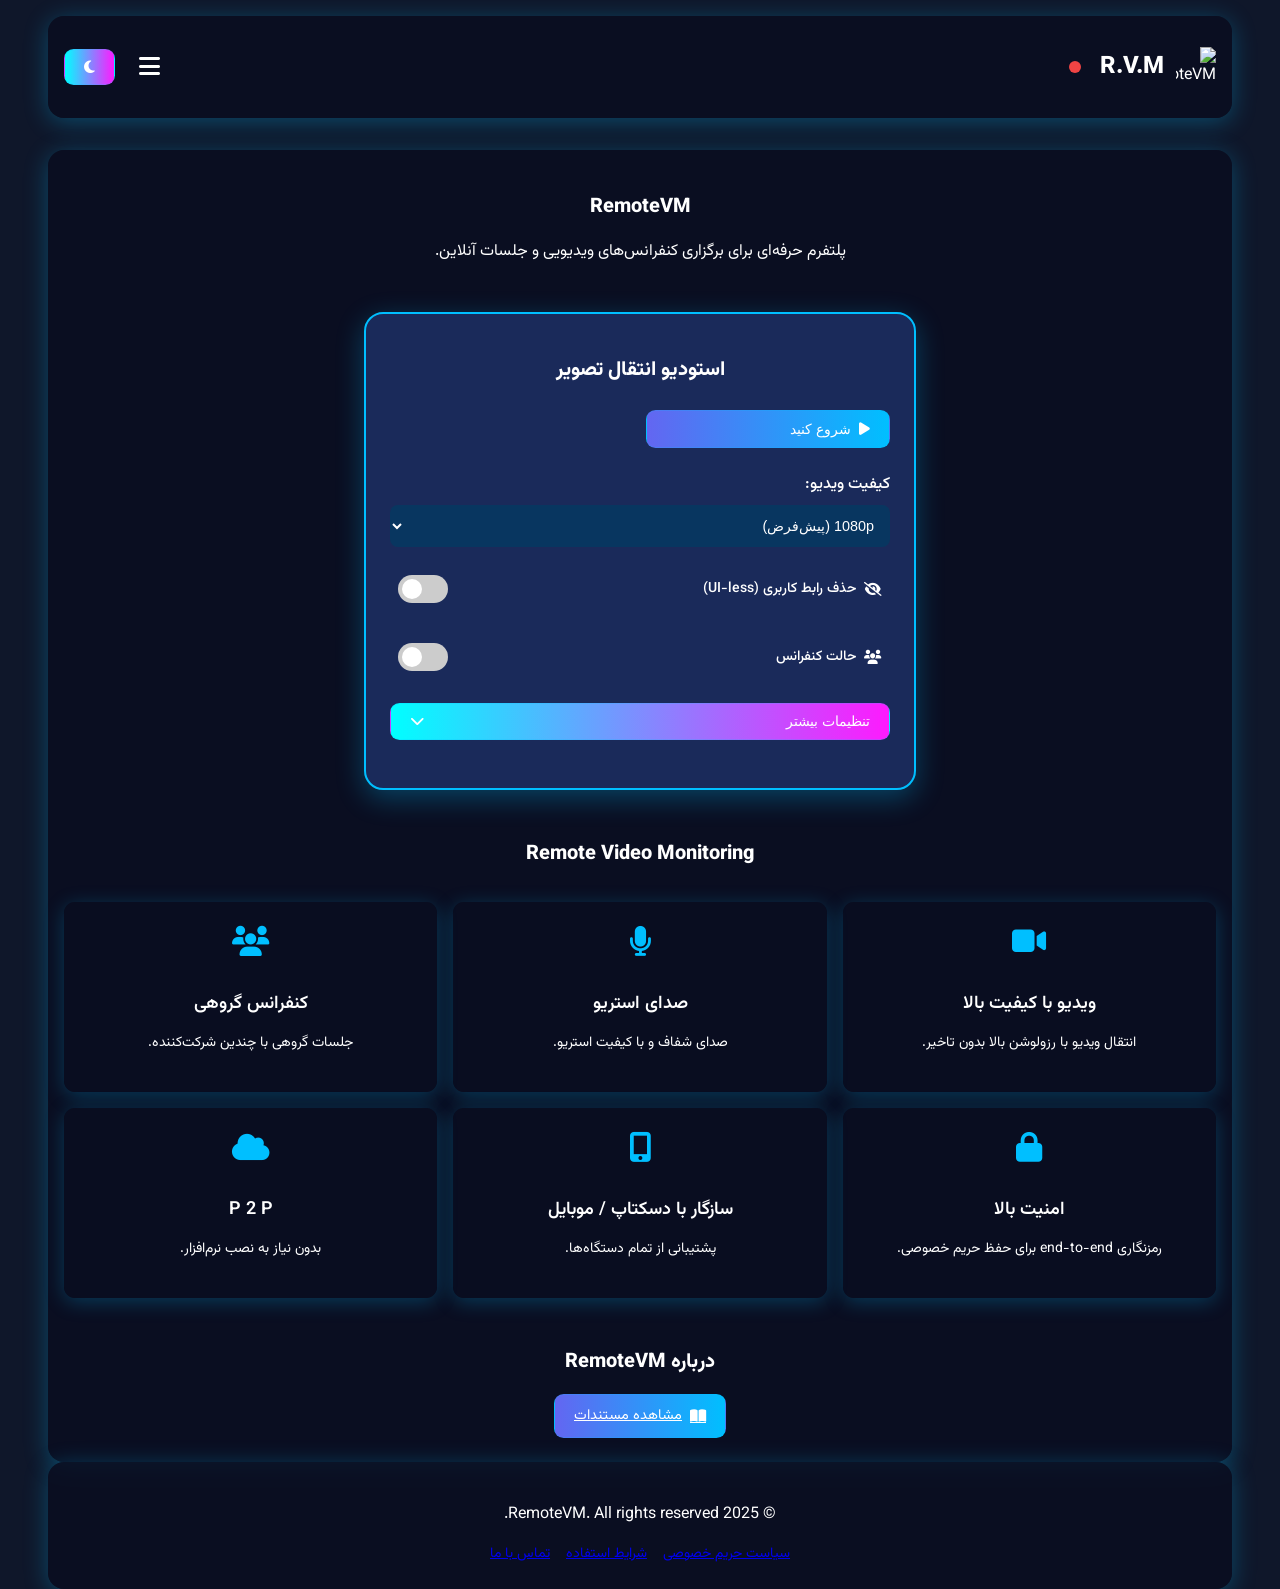
==== index.html @ a93cf3c1 "Update index.html" ====
<!DOCTYPE html>
<html lang="fa" dir="rtl">
<head>
<meta charset="UTF-8">
<meta name="viewport" content="width=device-width, initial-scale=1.0">
<meta name="description" content="استودیو انتقال تصویر با کیفیت بالا با RemoteVM">
<meta name="keywords" content="تماس تصویری, RemoteVM, ویدیو کنفرانس, استریم, پخش آنلاین">
<meta name="author" content="RemoteVM">
<title>RemoteVM - استودیو انتقال تصویر</title>
<link rel="icon" type="image/png" href="favicon.png" sizes="32x32">
<link rel="stylesheet" href="https://cdnjs.cloudflare.com/ajax/libs/font-awesome/6.4.0/css/all.min.css" media="print" onload="this.media='all'">
<style>
    @import url('https://fonts.googleapis.com/css2?family=Vazirmatn:wght@400;700;800&display=swap');
    :root {
        --light-bg: linear-gradient(135deg, #aeeafc 0%, #caf0fc 100%);
        --dark-text: #ffffff;
        --light-text: #1e293b;
        --neon-blue: #00bfff;
        --neon-pink: #ff32d3;
        --primary: #6366f1;
        --primary-hover: #4f46e5;
        --success: #22c55e;
        --success-hover: #16a34a;
        --danger: #ef4444;
        --danger-hover: #dc2626;
        --warning-hover: #d97706;
        --border-light: linear-gradient(90deg, #00FFFF, #fe1afe);
        --border-dark: rgba(75,85,99,0.3);
        --card-bg: rgba(10, 14, 32, 0.85);
        --card-bg-light: #e6f5f9;
        --video-bg-light: #caf0fc;
        --primary-blue: #1e40af;
        --secondary-blue: #3b82f6;
        --accent-purple: #7c3aed;
        --dark-bg: #0f172a;
        --card-dark: #1e293b;
        --card-light: #ffffff;
        --text-dark: #f1f5f9;

        --border-dark: linear-gradient(90deg, #00FFFF, #ff95ff);

        --success: #10b981;
        --error: #ef4444;
        --warning: #f59e0b;
        --shadow: 0 4px 12px rgba(0, 0, 0, 0.1);
        --video-bg: #1a2a5a;
                   
    }
    html { scroll-behavior: smooth; }
    body {
        font-family: 'Vazirmatn', Arial, sans-serif;
        background: var(--dark-bg);
        color: var(--dark-text);
        transition: background 0.5s, color 0.5s;
        min-height: 100vh;
        margin: 0;
    }
    body.light-mode {
        background: var(--light-bg);
        color: var(--light-text);
    }
    .container {
        background: var(--card-bg);
        border-radius: 1rem;
        border: 1px solid var(--border-light);
        box-shadow: 0 4px 24px rgba(0, 191, 255, 0.3);
        transition: background 0.3s, box-shadow 0.3s;
        padding: clamp(1rem, 4vw, 1.5rem);
        width: 100%;
        max-width: min(90vw, 1200px);
        margin: 0 auto;
    }
    body.light-mode .container {
        background: var(--card-bg-light);
        border: 1px solid var(--border-dark);
        box-shadow: 0 4px 24px rgba(0, 191, 255, 0.25);
    }
    h1, h2, h3, label {
        font-weight: 800;
        color: var(--dark-text);
        transition: color 0.5s;
    }
    body.light-mode h1, body.light-mode h2, body.light-mode h3, body.light-mode label {
        color: var(--light-text);
    }
    .btn {
        background: rgba(70,70,70,0.22);
        color: var(--dark-text);
        border: 1px solid rgba(0,191,255,0.2);
        border-radius: 0.6rem;
        padding: clamp(0.4rem, 1.5vw, 0.6rem) clamp(0.8rem, 2.5vw, 1.2rem);
        transition: background 0.3s, box-shadow 0.3s, transform 0.3s;
        display: inline-flex;
        align-items: center;
        gap: 0.5rem;
        font-size: clamp(0.8rem, 2vw, 0.9rem);
        cursor: pointer;
    }
    .btn i {
        font-size: clamp(0.8rem, 1.8vw, 0.9rem);
    }
    .btn:hover {
        background: linear-gradient(90deg, rgba(0, 191, 255, 0.3), rgba(255, 0, 200, 0.3));
        box-shadow: 0 0 12px rgba(0, 191, 255, 0.5);
        transform: translateY(-2px);
    }
    body.light-mode .btn {
        background: rgba(100,100,100,0.15);
        color: var(--light-text);
        border: 1px solid rgba(0,128,255,0.2);
    }
    .btn-primary { 
        background: linear-gradient(90deg, var(--primary), var(--neon-blue)); 
        color: #fff; 
    }
    .btn-primary:hover { 
        background: linear-gradient(90deg, var(--primary-hover), var(--neon-pink)); 
        box-shadow: 0 0 15px rgba(0, 191, 255, 0.6); 
    }
    .btn-success { background: var(--success); color: #fff; }
    .btn-success:hover { 
        background: var(--success-hover); 
        box-shadow: 0 0 12px rgba(0, 191, 255, 0.5); 
    }
    .btn-danger { background: var(--danger); color: #fff; }
    .btn-danger:hover { 
        background: var(--danger-hover); 
        box-shadow: 0 0 12px rgba(0, 191, 255, 0.5); 
    }
    .btn-warning { background: var(--warning); color: #fff; }
    .btn-warning:hover { 
        background: var(--warning-hover); 
        box-shadow: 0 0 12px rgba(0, 191, 255, 0.5); 
    }
    .btn-neutral { background: var(--border-light); color: var(--dark-text); }
    body.light-mode .btn-neutral { background: var(--border-dark); color: var(--light-text); }
    .btn:disabled {
        opacity: 0.5;
        cursor: not-allowed;
        box-shadow: none;
        transform: none;
    }
    input, select {
        background: rgba(1, 60, 99, 0.7);
        color: var(--dark-text);
        border: 1px solid var(--border-light);
        border-radius: 0.5rem;
        padding: clamp(0.5rem, 2vw, 0.75rem);
        width: 100%;
        font-size: clamp(0.8rem, 2vw, 0.9rem);
        transition: border-color 0.3s, box-shadow 0.3s;
    }
    body.light-mode input, body.light-mode select {
        background: rgba(55,65,81,0.15);
        color: var(--light-text);
        border: 1px solid var(--border-dark);
    }
    input:focus, select:focus {
        border-color: var(--neon-blue);
        box-shadow: 0 0 0 3px rgba(0, 191, 255, 0.4);
        outline: none;
    }
    input[type="range"] {
        appearance: none;
        height: 8px;
        background: rgba(0, 191, 255, 0.3);
        border-radius: 5px;
        background-image: linear-gradient(var(--neon-blue), var(--neon-blue));
        background-repeat: no-repeat;
    }
    input[type="range"]::-webkit-slider-thumb {
        appearance: none;
        height: 20px;
        width: 20px;
        border-radius: 50%;
        background: #00778E;
        cursor: pointer;
        box-shadow: 0 0 15px rgba(237, 40, 255, 0.5);
    }
    input[type="range"]::-moz-range-thumb {
        height: 20px;
        width: 20px;
        border-radius: 50%;
        background: var(--neon-blue);
        cursor: pointer;
        border: none;
        box-shadow: 0 0 5px rgba(0, 191, 255, 0.5);
    }
    .feature-card {
        background: var(--card-bg);
        border-radius: 0.7rem;
        padding: clamp(1rem, 3vw, 1.5rem);
        border: 1px solid var(--border-light);
        box-shadow: 0 4px 20px rgba(0, 191, 255, 0.25);
        text-align: center;
        transition: transform 0.3s, box-shadow 0.3s;
    }
    body.light-mode .feature-card {
        background: var(--card-bg-light);
        border: 1px solid var(--border-dark);
        box-shadow: 0 4px 20px rgba(0, 191, 255, 0.2);
    }
    .feature-card:hover {
        transform: translateY(-4px);
        box-shadow: 0 8px 24px rgba(0, 191, 255, 0.5);
        animation: pulse-glow 2s infinite;
    }
    .status-indicator {
        width: 12px;
        height: 12px;
        border-radius: 50%;
        display: inline-block;
        margin-right: 7px;
    }
    .status-active {
        background: var(--success);
        box-shadow: 0 0 10px rgba(0, 191, 255, 0.5);
        animation: pulse-status 2s infinite;
    }
    .status-inactive {
        background: var(--danger);
    }
    @keyframes pulse-status {
        0% { box-shadow: 0 0 0 0 rgba(0, 191, 255, 0.5); }
        70% { box-shadow: 0 0 0 7px rgba(0, 191, 255, 0); }
        100% { box-shadow: 0 0 0 0 rgba(0, 191, 255, 0); }
    }
    @keyframes pulse-glow {
        0% { box-shadow: 0 4px 20px rgba(0, 191, 255, 0.25); }
        50% { box-shadow: 0 8px 30px rgba(0, 191, 255, 0.5); }
        100% { box-shadow: 0 4px 20px rgba(0, 191, 255, 0.25); }
    }
    .tooltip {
        position: relative;
    }
    .tooltip:hover::after {
        content: attr(data-tooltip);
        position: absolute;
        bottom: 110%;
        left: 50%;
        transform: translateX(-50%);
        background: linear-gradient(90deg, var(--neon-blue), var(--neon-pink));
        color: var(--dark-text);
        padding: 4px 10px;
        border-radius: 4px;
        font-size: clamp(0.75rem, 2vw, 0.85rem);
        white-space: nowrap;
        z-index: 20;
        box-shadow: 0 2px 10px rgba(0, 191, 255, 0.3);
    }
    .zoom-text {
        font-size: clamp(2rem, 6vw, 3rem);
        font-weight: 800;
        background: linear-gradient(90deg, var(--neon-blue), var(--neon-pink));
        background-clip: text;
        -webkit-background-clip: text;
        color: transparent;
        animation: pulse 2s infinite;
        margin-bottom: 0.5rem;
    }
    @keyframes pulse {
        0%, 100% { transform: scale(1); }
        50% { transform: scale(1.05); }
    }
    .overlay {
        position: fixed;
        inset: 0;
        z-index: 1000;
        background: linear-gradient(135deg, #07102e 0%, #021642 80%, #ff30d2 150%);
        display: flex;
        align-items: center;
        justify-content: center;
        transition: opacity 1s;
    }
    body.light-mode .overlay {
        background: linear-gradient(135deg, #e2e8f0 0%, #f8fafc 80%, #00bfff 100%);
    }
    .overlay.hidden {
        opacity: 0;
        pointer-events: none;
    }
    .video-call-card {
        background: var(--video-bg);
        color: var(--dark-text);
        border-radius: 1.2rem;
        border: 2px solid var(--neon-blue);
        box-shadow: 0 8px 28px rgba(0, 191, 255, 0.3);
        margin: 0 auto;
        padding: clamp(1rem, 3vw, 1.5rem);
        max-width: min(60vw, 500px);
        transition: background 0.4s, color 0.4s, max-width 0.5s, padding 0.5s, box-shadow 0.3s;
    }
    body.light-mode .video-call-card {
        background: var(--video-bg-light);
        color: var(--light-text);
        border: 2px solid var(--neon-blue);
        box-shadow: 0 8px 28px rgba(0, 191, 255, 0.25);
    }
    .video-call-card.active {
        max-width: 95vw;
        padding: clamp(1.5rem, 5vw, 2.5rem);
        box-shadow: 0 12px 32px rgba(0, 191, 255, 0.4);
        animation: pulse-glow 2s infinite;
    }
    .video-call-card.active .grid {
        gap: 0.75rem;
        display: flex;
        flex-wrap: wrap;
        justify-content: center;
    }
    .video-frame-box {
        width: 100%;
        max-width: min(55vw, 450px);
        aspect-ratio: 16/9;
        background: linear-gradient(135deg, #1a2a5a 0%, #0a1e4a 100%);
        border-radius: 1rem;
        margin: 0 auto 2rem auto;
        display: flex;
        align-items: center;
        justify-content: center;
        overflow: hidden;
        border: 2px solid var(--neon-blue);
        box-shadow: 0 4px 20px rgba(0, 191, 255, 0.25);
        transition: max-width 0.5s, box-shadow 0.3s, border 0.3s;
    }
    .video-call-card.active .video-frame-box {
        max-width: 90vw;
        box-shadow: 0 10px 30px rgba(0, 191, 255, 0.45);
        border: 2.5px solid var(--neon-blue);
    }
    .pulsing-loader {
        display: flex;
        gap: clamp(0.5rem, 2vw, 0.75rem);
        margin-bottom: 1rem;
    }
    .pulsing-loader .dot {
        width: clamp(0.75rem, 2vw, 1rem);
        height: clamp(0.75rem, 2vw, 1rem);
        border-radius: 50%;
        background-color: var(--neon-blue);
        animation: pulse-dot 1.4s infinite ease-in-out both;
    }
    .pulsing-loader .dot:nth-child(1) { animation-delay: -0.32s; }
    .pulsing-loader .dot:nth-child(2) { animation-delay: -0.16s; }
    @keyframes pulse-dot {
        0%, 80%, 100% { transform: scale(0.8); }
        40% { transform: scale(1.2); }
    }
    .toggle-switch {
        position: relative;
        display: inline-block;
        width: 50px;
        height: 28px;
    }
    .toggle-switch input {
        opacity: 0;
        width: 0;
        height: 0;
    }
    .toggle-slider {
        position: absolute;
        cursor: pointer;
        top: 0;
        left: 0;
        right: 0;
        bottom: 0;
        background-color: #ccc;
        transition: 0.4s;
        border-radius: 28px;
    }
    .toggle-slider:before {
        position: absolute;
        content: "";
        height: 20px;
        width: 20px;
        left: 4px;
        bottom: 4px;
        background-color: white;
        transition: 0.4s;
        border-radius: 50%;
    }
    input:checked + .toggle-slider {
        background-color: var(--neon-blue);
        box-shadow: 0 0 10px rgba(0, 191, 255, 0.5);
    }
    input:checked + .toggle-slider:before {
        transform: translateX(22px);
    }
    .hidden {
        display: none !important;
    }
    .grid {
        display: grid;
        grid-gap: 1rem;
    }
    .grid-cols-1 {
        grid-template-columns: 1fr;
    }
    .grid-cols-3 {
        grid-template-columns: repeat(3, 1fr);
    }
    .advanced-panel {
        background: rgba(10, 14, 32, 0.4);
        border-radius: 0.8rem;
        border: 1px solid var(--border-light);
        padding: 1rem;
        margin-top: 0.5rem;
        transition: all 0.3s ease;
    }
    body.light-mode .advanced-panel {
        background: rgba(245, 245, 250, 0.4);
        border: 1px solid var(--border-dark);
    }
    .transition-all {
        transition: all 0.3s ease;
    }
    .transition-transform {
        transition: transform 0.3s ease;
    }
    .rotate-180 {
        transform: rotate(180deg);
    }
    .border-light {
        border-color: var(--border-light);
    }
    body.light-mode .border-light {
        border-color: var(--border-dark);
    }
    /* Hamburger Menu Styles */
    .menu-toggle {
        background: transparent;
        border: none;
        color: var(--dark-text);
        font-size: clamp(1.2rem, 3vw, 1.5rem);
        cursor: pointer;
        padding: 0.5rem;
        z-index: 2000;
        display: block; /* همیشه نمایش داده می‌شود */
    }
    body.light-mode .menu-toggle {
        color: var(--light-text);
    }
    .menu-overlay {
        position: fixed;
        inset: 0;
        background: rgba(0, 0, 0, 0.5);
        z-index: 1500;
        transition: opacity 0.3s ease;
    }
    .menu-overlay.hidden {
        opacity: 0;
        pointer-events: none;
    }
    .menu-panel {
        position: fixed;
        top: 0;
        right: -100%;
        width: min(80vw, 300px);
        height: 100vh;
        background: var(--card-bg);
        border-left: 1px solid var(--border-light);
        box-shadow: -4px 0 20px rgba(0, 191, 255, 0.25);
        transition: right 0.3s ease;
        z-index: 1600;
    }
    body.light-mode .menu-panel {
        background: var(--card-bg-light);
        border-left: 1px solid var(--border-dark);
    }
    .menu-panel.active {
        right: 0;
    }
    .menu-content {
        padding: 2rem;
        display: flex;
        flex-direction: column;
        gap: 1.5rem;
    }
    .menu-content h2 {
        font-size: clamp(1.5rem, 4vw, 1.75rem);
        margin-bottom: 1rem;
    }
    .menu-content ul {
        list-style: none;
        padding: 0;
        margin: 0;
        display: flex;
        flex-direction: column;
        gap: 1rem;
    }
    .menu-content ul li a {
        display: flex;
        align-items: center;
        gap: 0.75rem;
        color: var(--dark-text);
        font-size: clamp(0.9rem, 2.5vw, 1rem);
        text-decoration: none;
        padding: 0.5rem;
        border-radius: 0.5rem;
        transition: background 0.3s, color 0.3s;
    }
    body.light-mode .menu-content ul li a {
        color: var(--light-text);
    }
    .menu-content ul li a:hover {
        background: linear-gradient(90deg, rgba(0, 191, 255, 0.3), rgba(255, 0, 200, 0.3));
        color: #fff;
    }
    @media (max-width: 768px) {
        .menu-toggle {
            display: block;
        }
        .desktop-nav {
            display: none;
        }
        .container {
            max-width: 95vw;
            box-shadow: 0 4px 20px rgba(0, 191, 255, 0.25);
        }
        .video-call-card {
            max-width: min(80vw, 450px);
            box-shadow: 0 6px 24px rgba(0, 191, 255, 0.25);
        }
        .video-call-card.active {
            max-width: 95vw;
            box-shadow: 0 10px 28px rgba(0, 191, 255, 0.35);
        }
        .video-frame-box {
            max-width: min(75vw, 400px);
            box-shadow: 0 4px 18px rgba(0, 191, 255, 0.2);
        }
        .video-call-card.active .video-frame-box {
            max-width: 90vw;
            box-shadow: 0 8px 26px rgba(0, 191, 255, 0.4);
        }
        .btn {
            padding: clamp(0.35rem, 1.2vw, 0.5rem) clamp(0.7rem, 2vw, 1rem);
            font-size: clamp(0.75rem, 1.8vw, 0.85rem);
        }
        .btn i {
            font-size: clamp(0.7rem, 1.6vw, 0.8rem);
        }
        h1 { font-size: clamp(1.8rem, 5vw, 2.5rem); }
        h2 { font-size: clamp(1.5rem, 4vw, 2rem); }
    }
    @media (min-width: 640px) {
        .sm\:grid-cols-2 {
            grid-template-columns: repeat(2, 1fr);
        }
    }
    @media (min-width: 768px) {
        .md\:grid-cols-3 {
            grid-template-columns: repeat(3, 1fr);
        }
        .md\:flex-row {
            flex-direction: row;
        }
        .md\:justify-between {
            justify-content: space-between;
        }
    }
    @media (max-width: 640px) {
        .container {
            padding: clamp(0.35rem, 1vw, 1rem);
            box-shadow: 0 4px 16px rgba(0, 191, 255, 0.2);
        }
        .video-call-card {
            max-width: min(95vw, 420px);
            padding: clamp(0.35rem, 1.5vw, 1rem);
            box-shadow: 0 6px 20px rgba(0, 191, 255, 0.2);
        }
        .video-call-card.active {
            max-width: 95vw;
            box-shadow: 0 8px 24px rgba(0, 191, 255, 0.3);
        }
        .video-frame-box {
            max-width: min(90vw, 360px);
            height: calc(min(90vw, 350px) * 9 / 16 * 3);
            box-shadow: 0 4px 16px rgba(0, 191, 255, 0.2);
        }
        .video-call-card.active .video-frame-box {
            max-width: 95vw;
            height: calc(95vw * 9 / 16 * 3);
            box-shadow: 0 6px 22px rgba(0, 191, 255, 0.35);
        }
        .feature-card {
            padding: clamp(0.25rem, 1.5vw, 1rem);
            box-shadow: 0 4px 16px rgba(0, 191, 255, 0.2);
        }
        .grid {
            grid-template-columns: 1fr;
        }
        .btn {
            padding: clamp(0.3rem, 1vw, 0.45rem) clamp(0.6rem, 1.8vw, 0.9rem);
            font-size: clamp(0.7rem, 1.5vw, 0.8rem);
        }
        .btn i {
            font-size: clamp(0.65rem, 1.4vw, 0.75rem);
        }
        h1 { font-size: clamp(1.5rem, 4.5vw, 2rem); }
        h2 { font-size: clamp(1.25rem, 3.5vw, 1.75rem); }
        .zoom-text {
            font-size: clamp(1.8rem, 5vw, 2.5rem);
        }
    }
    .flex {
        display: flex;
    }
    .flex-col {
        flex-direction: column;
    }
    .items-center {
        align-items: center;
    }
    .justify-center {
        justify-content: center;
    }
    .justify-between {
        justify-content: space-between;
    }
    .gap-2 {
        gap: 0.5rem;
    }
    .gap-3 {
        gap: 0.75rem;
    }
    .gap-4 {
        gap: 1rem;
    }
    .text-center {
        text-align: center;
    }
    .text-right {
        text-align: right;
    }
    .mx-auto {
        margin-left: auto;
        margin-right: auto;
    }
    .mt-2 {
        margin-top: 0.5rem;
    }
    .mt-4 {
        margin-top: 1rem;
    }
    .mt-6 {
        margin-top: 1.5rem;
    }
    .mb-2 {
        margin-bottom: 0.5rem;
    }
    .mb-4 {
        margin-bottom: 1rem;
    }
    .mb-5 {
        margin-bottom: 1.25rem;
    }
    .mb-6 {
        margin-bottom: 1.5rem;
    }
    .mb-8 {
        margin-bottom: 2rem;
    }
    .mb-12 {
        margin-bottom: 3rem;
    }
    .p-2 {
        padding: 0.5rem;
    }
    .p-4 {
        padding: 1rem;
    }
    .py-4 {
        padding-top: 1rem;
        padding-bottom: 1rem;
    }
    .py-6 {
        padding-top: 1.5rem;
        padding-bottom: 1.5rem;
    }
    .px-4 {
        padding-left: 1rem;
        padding-right: 1rem;
    }
    .rounded-lg {
        border-radius: 0.5rem;
    }
    .w-full {
        width: 100%;
    }
    .w-10 {
        width: 2.5rem;
    }
    .h-10 {
        height: 2.5rem;
    }
    .block {
        display: block;
    }
    .text-lg {
        font-size: 1.125rem;
    }
    .text-xl {
        font-size: 1.25rem;
    }
    .text-2xl {
        font-size: 1.5rem;
    }
    .text-3xl {
        font-size: 1.875rem;
    }
    .text-sm {
        font-size: 0.875rem;
    }
    .text-base {
        font-size: 1rem;
    }
    .font-medium {
        font-weight: 500;
    }
    .font-semibold {
        font-weight: 600;
    }
    .relative {
        position: relative;
    }
    .absolute {
        position: absolute;
    }
    .fixed {
        position: fixed;
    }
    .inset-0 {
        top: 0;
        right: 0;
        bottom: 0;
        left: 0;
    }
    .z-10 {
        z-index: 10;
    }
    .z-50 {
        z-index: 50;
    }
    .bottom-4 {
        bottom: 1rem;
    }
    .right-4 {
        right: 1rem;
    }
    .cursor-pointer {
        cursor: pointer;
    }
    .bg-black {
        background-color: #000;
    }
    .bg-opacity-30 {
        opacity: 0.3;
    }
    .animate-pulse {
        animation: pulse 2s cubic-bezier(0.4, 0, 0.6, 1) infinite;
    }
    .flex-wrap {
        flex-wrap: wrap;
    }
    .min-w-70 {
        min-width: 70px;
    }
    .border {
        border-width: 1px;
    }
</style>
</head>
<body>
<div id="overlay" class="overlay">
    <div class="flex flex-col items-center justify-center">
        <span class="zoom-text">RemoteVM</span>
        <div class="mt-4 text-center">
            <p class="mb-2 text-lg">استودیو انتقال تصویر</p>
            <div class="flex justify-center gap-4">
                <div class="flex items-center justify-center w-10 h-10 rounded-full bg-[var(--neon-blue)]/30 animate-pulse">
                    <i class="fas fa-video"></i>
                </div>
                <div class="flex items-center justify-center w-10 h-10 rounded-full bg-[var(--neon-blue)]/30 animate-pulse" style="animation-delay:0.2s">
                    <i class="fas fa-microphone"></i>
                </div>
                <div class="flex items-center justify-center w-10 h-10 rounded-full bg-[var(--neon-blue)]/30 animate-pulse" style="animation-delay:0.4s">
                    <i class="fas fa-comments"></i>
                </div>
            </div>
        </div>
    </div>
</div>
<header id="header" class="container mx-auto py-4 px-4 mt-4 mb-8 flex justify-between items-center gap-4">
    <div class="flex items-center gap-3">
        <img src="favicon.png" alt="RemoteVM Logo" class="w-10 h-10 lazyload" loading="lazy">
        <h1 class="text-2xl md:text-3xl">R.V.M</h1>
        <span id="statusIndicator" class="status-indicator status-inactive" aria-label="وضعیت تماس"></span>
    </div>
    <div class="flex items-center gap-4">
        <button id="menu-toggle" class="menu-toggle" aria-label="باز کردن منو">
            <i id="menu-icon" class="fas fa-bars" aria-hidden="true"></i>
        </button>
        <div id="menu-overlay" class="menu-overlay hidden"></div>
        <nav id="menu-panel" class="menu-panel">
            <div class="menu-content">
                <h2>منو</h2>
                <ul>
                    <li><a href="https://remotevm.ir" target="_blank" rel="noopener noreferrer"><i class="fas fa-home"></i> خانه</a></li>
                    <li><a href="https://remotevm.ir/remotevm-tut.html" target="_blank" rel="noopener noreferrer"><i class="fas fa-book"></i> راهنما</a></li>      
                    <li><a href="https://call.remotevm.ir" target="_blank" rel="noopener noreferrer"><i class="fas fa-video"></i> تماس تصویری</a></li>
                    <li><a href="https://about.remotevm.ir" target="_blank" rel="noopener noreferrer"><i class="fas fa-info-circle"></i> درباره ما</a></li>
                    <li><a href="https://room.remotevm.ir" target="_blank" rel="noopener noreferrer"><i class="fas fa-users-cog"></i> پنل حرفه‌ای</a></li>
                    <li><a href="https://remotevm.ir/product" target="_blank" rel="noopener noreferrer"><i class="fas fa-box-open"></i> محصولات</a></li>
                    <li><a href="https://seccam.remotevm.ir" target="_blank" rel="noopener noreferrer"><i class="fas fa-eye"></i> Security Cam</a></li>
                    <li><a href="https://classroom.remotevm.ir" target="_blank" rel="noopener noreferrer"><i class="fas fa-chalkboard-teacher"></i> RVM ClassRoom</a></li>                    
                </ul>
            </div>
        </nav>
        <button id="themeToggle" class="btn btn-neutral" aria-label="تغییر تم" data-tooltip="تغییر تم روشن/تاریک">
            <i class="fas fa-moon"></i>
        </button>
    </div>
</header>
<main class="container mx-auto px-4 py-6">
    <section class="text-center mb-12">
        <h2 class="text-xl md:text-2xl mb-4"> RemoteVM </h2>
        <p class="text-base md:text-lg mb-6">پلتفرم حرفه‌ای برای برگزاری کنفرانس‌های ویدیویی و جلسات آنلاین.</p>
    </section>
    <section id="call" class="video-call-card mb-12">
        <h2 class="text-xl md:text-2xl text-center mb-6"> استودیو انتقال تصویر </h2>
        <div class="grid grid-cols-1 sm:grid-cols-2 gap-3 mb-6">
            <button id="startCallBtn" class="btn btn-primary" aria-label="شروع کنید" data-tooltip="شروع جلسه جدید">
                <i class="fas fa-play mr-2 text-sm"></i>شروع کنید
            </button>
            <button id="fullscreenBtn" class="btn btn-success hidden" aria-label="تمام‌صفحه" data-tooltip="نمایش در حالت تمام‌صفحه">
                <i class="fas fa-expand mr-2 text-sm"></i>تمام‌صفحه
            </button>
            <button id="stopCallBtn" class="btn btn-danger hidden" aria-label="توقف تماس" data-tooltip="پایان دادن به تماس">
                <i class="fas fa-stop mr-2 text-sm"></i>توقف تماس
            </button>
            <button id="resetCallBtn" class="btn btn-neutral hidden" aria-label="ریست صفحه" data-tooltip="اعمال کیفیت جدید و ریست اتصال">
                <i class="fas fa-sync mr-2 text-sm"></i>ریست اتصال
            </button>
            <button id="muteBtn" class="btn btn-warning hidden" aria-label="بی‌صدا کردن" data-tooltip="بی‌صدا/باصدا کردن میکروفون">
                <i class="fas fa-microphone mr-2 text-sm"></i>بی‌صدا
            </button>
        </div>
        <div class="mb-5">
            <label for="qualitySelect" class="block font-medium mb-2">کیفیت ویدیو:</label>
            <select id="qualitySelect" class="w-full">
                <option value="480">480p</option>
                <option value="720">720p </option>
                <option value="1080" selected>1080p (پیش‌فرض)</option>
            </select>
        </div>
        <div class="flex items-center justify-between mb-6 p-2 rounded-lg">
            <label for="uiCheckbox" class="flex items-center gap-2 cursor-pointer text-sm font-medium">
                <i class="fas fa-eye-slash text-sm"></i>
                <span>حذف رابط کاربری (UI-less)</span>
            </label>
            <label class="toggle-switch">
                <input type="checkbox" id="uiCheckbox" />
                <span class="toggle-slider"></span>
            </label>
        </div>
        <div class="flex items-center justify-between mb-6 p-2 rounded-lg">
            <label for="conferenceCheckbox" class="flex items-center gap-2 cursor-pointer text-sm font-medium">
                <i class="fas fa-users text-sm"></i>
                <span>حالت کنفرانس</span>
            </label>
            <label class="toggle-switch">
                <input type="checkbox" id="conferenceCheckbox" />
                <span class="toggle-slider"></span>
            </label>
        </div>
        <div class="mb-6">
            <button id="advancedSettingsToggle" class="btn btn-neutral w-full text-right flex items-center justify-between mb-2">
                <span>تنظیمات بیشتر</span>
                <i class="fas fa-chevron-down transition-transform duration-300"></i>
            </button>
            <div id="advancedSettingsPanel" class="hidden advanced-panel transition-all duration-300">
                <div class="flex items-center justify-between mb-4">
                    <label for="stereoCheckbox" class="flex items-center gap-2 cursor-pointer text-sm font-medium">
                        <i class="fas fa-volume-high text-sm"></i>
                        <span> صدای استریو </span>
                    </label>
                    <label class="toggle-switch">
                        <input type="checkbox" id="stereoCheckbox" />
                        <span class="toggle-slider"></span>
                    </label>
                </div>
                <div class="mb-4">
                    <label for="codecSelect" class="block font-medium mb-2 text-sm">کدک ویدیویی:</label>
                    <select id="codecSelect" class="w-full">
                        <option value="">پیش‌فرض</option>
                        <option value="vp8">VP8 (سازگاری بالا)</option>
                        <option value="vp9">VP9 (کیفیت بالاتر)</option>
                        <option value="h264">H.264 (سازگاری با iOS)</option>
                    </select>
                </div>
                <div class="mb-4">
                    <label for="bitrateRange" class="block font-medium mb-2 text-sm">بیت‌ریت (کیفیت ویدیو):</label>
                    <div class="flex items-center gap-3">
                        <input type="range" id="bitrateRange" min="500" max="8000" step="500" value="2500" class="w-full" />
                        <span id="bitrateValue" class="min-w-70 text-sm text-center">2500 kbps</span>
                    </div>
                </div>
                <div class="mb-4">
                    <label for="audioDeviceSelect" class="block font-medium mb-2 text-sm">دستگاه صوتی:</label>
                    <select id="audioDeviceSelect" class="w-full">
                        <option value="">دستگاه پیش‌فرض</option>
                    </select>
                </div>
                <div class="mb-4">
                    <label for="videoDeviceSelect" class="block font-medium mb-2 text-sm">دوربین:</label>
                    <select id="videoDeviceSelect" class="w-full">
                        <option value="">دوربین پیش‌فرض</option>
                    </select>
                </div>
            </div>
        </div>
        <div id="callContainer" class="video-frame-box relative w-full mb-6 hidden">
            <div id="loadingOverlay" class="absolute inset-0 flex flex-col items-center justify-center bg-black bg-opacity-30 rounded-lg z-10">
                <div class="pulsing-loader">
                    <div class="dot"></div>
                    <div class="dot"></div>
                    <div class="dot"></div>
                </div>
                <span class="text-base font-semibold">در حال اتصال ...</span>
            </div>
            <iframe
                id="vdoFrame"
                class="w-full h-full rounded-lg border-2 border-light"
                allow="camera; microphone; fullscreen; display-capture"
                title="پنجره استودیو انتقال تصویر"
                loading="lazy"
                src=""
            ></iframe>
        </div>
        <section id="obsSection" class="mt-6 hidden">
            <label for="obsLink" class="block font-medium mb-2">لینک مخصوص OBS:</label>
            <div class="flex gap-2">
                <input type="text" id="obsLink" value="" class="w-full" readonly aria-label="لینک OBS" />
                <button id="copyLinkBtn" class="btn btn-neutral" aria-label="کپی لینک OBS" data-tooltip="کپی لینک OBS">
                    <i class="fas fa-copy text-sm"></i>
                </button>
            </div>
            <p id="copyMessage" class="mt-2 text-sm text-[var(--success)] hidden" role="alert"></p>
            <p id="errorMessage" class="mt-2 text-sm text-[var(--danger)] hidden" role="alert"></p>
        </section>
        <section id="inviteSection" class="mt-6 hidden">
            <label for="inviteLink" class="block font-medium mb-2">لینک دعوت به اتاق:</label>
            <div class="flex gap-2">
                <input type="text" id="inviteLink" value="" class="w-full" readonly aria-label="لینک دعوت" />
                <button id="copyInviteBtn" class="btn btn-neutral" aria-label="کپی لینک دعوت" data-tooltip="کپی لینک دعوت">
                    <i class="fas fa-copy text-sm"></i>
                </button>
            </div>
            <p id="copyInviteMessage" class="mt-2 text-sm text-[var(--success)] hidden" role="alert"></p>
            <p id="errorInviteMessage" class="mt-2 text-sm text-[var(--danger)] hidden" role="alert"></p>
        </section>
    </section>
    <section id="features" class="mb-12">
        <h2 class="text-xl md:text-2xl text-center mb-8">Remote Video Monitoring </h2>
        <div class="grid grid-cols-1 sm:grid-cols-2 md:grid-cols-3 gap-4" id="featuresContainer"></div>
    </section>
    <section id="about" class="text-center">
        <h2 class="text-xl md:text-2xl mb-4">درباره RemoteVM</h2>
        <a href="https://about.remotevm.ir/docs" target="_blank" rel="noopener noreferrer" class="btn btn-primary">
            <i class="fas fa-book-open mr-2"></i>مشاهده مستندات
        </a>
    </section>
</main>
<footer class="container mx-auto px-4 py-6 text-center">
    <p>&copy; 2025 RemoteVM. All rights reserved.</p>
    <div class="flex justify-center gap-4 mt-4">
        <a href="privacy-policy.html" class="text-sm" target="_blank" rel="noopener noreferrer">سیاست حریم خصوصی</a>
        <a href="https://remotevm.ir/remotevm-tut.html" class="text-sm" target="_blank" rel="noopener noreferrer">شرایط استفاده</a>
        <a href="https://remotevm.site/contact" class="text-sm" target="_blank" rel="noopener noreferrer">تماس با ما</a>
    </div>
</footer>
<script defer>
document.addEventListener('DOMContentLoaded',function(){const savedTheme=localStorage.getItem('theme')||'dark';if(savedTheme==='light'){document.body.classList.add('light-mode');document.getElementById('themeToggle').innerHTML='<i class="fas fa-sun"></i>'}const themeToggle=document.getElementById('themeToggle');themeToggle.addEventListener('click',()=>{document.body.classList.toggle('light-mode');const isLight=document.body.classList.contains('light-mode');localStorage.setItem('theme',isLight?'light':'dark');themeToggle.innerHTML=isLight?'<i class="fas fa-sun"></i>':'<i class="fas fa-moon"></i>'});const menuToggle=document.getElementById('menu-toggle');const menuPanel=document.getElementById('menu-panel');const menuOverlay=document.getElementById('menu-overlay');const menuIcon=document.getElementById('menu-icon');menuToggle.addEventListener('click',()=>{const isActive=menuPanel.classList.contains('active');menuPanel.classList.toggle('active');menuOverlay.classList.toggle('hidden');menuIcon.className=isActive?'fas fa-bars':'fas fa-times';document.body.style.overflow=isActive?'auto':'hidden'});menuOverlay.addEventListener('click',()=>{menuPanel.classList.remove('active');menuOverlay.classList.add('hidden');menuIcon.className='fas fa-bars';document.body.style.overflow='auto'});const menuLinks=menuPanel.querySelectorAll('a');menuLinks.forEach(link=>{link.addEventListener('click',()=>{menuPanel.classList.remove('active');menuOverlay.classList.add('hidden');menuIcon.className='fas fa-bars';document.body.style.overflow='auto'})});setTimeout(()=>{document.getElementById('overlay').classList.add('hidden')},1500);const features=[{icon:'fa-video',title:'ویدیو با کیفیت بالا',desc:'انتقال ویدیو با رزولوشن بالا بدون تاخیر.'},{icon:'fa-microphone',title:'صدای استریو',desc:'صدای شفاف و با کیفیت استریو.'},{icon:'fa-users',title:'کنفرانس گروهی',desc:'جلسات گروهی با چندین شرکت‌کننده.'},{icon:'fa-lock',title:'امنیت بالا',desc:'رمزنگاری end-to-end برای حفظ حریم خصوصی.'},{icon:'fa-mobile-alt',title:'سازگار با دسکتاپ / موبایل',desc:'پشتیبانی از تمام دستگاه‌ها.'},{icon:'fa-cloud',title:'P 2 P ',desc:'بدون نیاز به نصب نرم‌افزار.'}];const featuresContainer=document.getElementById('featuresContainer');featuresContainer.innerHTML='';features.forEach(feature=>{const card=document.createElement('div');card.className='feature-card';card.innerHTML=`<i class="fas ${feature.icon} text-3xl mb-4" style="color:var(--neon-blue);"></i><h3 class="text-lg font-semibold mb-2">${feature.title}</h3><p class="text-sm">${feature.desc}</p>`;featuresContainer.appendChild(card)});const startCallBtn=document.getElementById('startCallBtn');const stopCallBtn=document.getElementById('stopCallBtn');const resetCallBtn=document.getElementById('resetCallBtn');const fullscreenBtn=document.getElementById('fullscreenBtn');const muteBtn=document.getElementById('muteBtn');const qualitySelect=document.getElementById('qualitySelect');const uiCheckbox=document.getElementById('uiCheckbox');const stereoCheckbox=document.getElementById('stereoCheckbox');const codecSelect=document.getElementById('codecSelect');const bitrateRange=document.getElementById('bitrateRange');const bitrateValue=document.getElementById('bitrateValue');const conferenceCheckbox=document.getElementById('conferenceCheckbox');const vdoFrame=document.getElementById('vdoFrame');const callContainer=document.getElementById('callContainer');const obsSection=document.getElementById('obsSection');const obsLink=document.getElementById('obsLink');const copyLinkBtn=document.getElementById('copyLinkBtn');const copyMessage=document.getElementById('copyMessage');const errorMessage=document.getElementById('errorMessage');const inviteSection=document.getElementById('inviteSection');const inviteLink=document.getElementById('inviteLink');const copyInviteBtn=document.getElementById('copyInviteBtn');const copyInviteMessage=document.getElementById('copyInviteMessage');const errorInviteMessage=document.getElementById('errorInviteMessage');const loadingOverlay=document.getElementById('loadingOverlay');const statusIndicator=document.getElementById('statusIndicator');const advancedSettingsToggle=document.getElementById('advancedSettingsToggle');const advancedSettingsPanel=document.getElementById('advancedSettingsPanel');const videoCallCard=document.getElementById('call');const audioDeviceSelect=document.getElementById('audioDeviceSelect');const videoDeviceSelect=document.getElementById('videoDeviceSelect');bitrateValue.textContent=`${bitrateRange.value} kbps`;advancedSettingsToggle.addEventListener('click',()=>{advancedSettingsPanel.classList.toggle('hidden');const icon=advancedSettingsToggle.querySelector('i');icon.classList.toggle('rotate-180')});bitrateRange.addEventListener('input',()=>{bitrateValue.textContent=`${bitrateRange.value} kbps`});if(navigator.mediaDevices&&navigator.mediaDevices.enumerateDevices){navigator.mediaDevices.enumerateDevices().then(devices=>{const audioDevices=devices.filter(device=>device.kind==='audioinput');const videoDevices=devices.filter(device=>device.kind==='videoinput');audioDeviceSelect.innerHTML='<option value="">دستگاه پیش‌فرض</option>';videoDeviceSelect.innerHTML='<option value="">دوربین پیش‌فرض</option>';audioDevices.forEach((device,index)=>{const option=document.createElement('option');option.value=device.deviceId;option.text=device.label||`میکروفون ${index+1}`;audioDeviceSelect.appendChild(option)});videoDevices.forEach((device,index)=>{const option=document.createElement('option');option.value=device.deviceId;option.text=device.label||`دوربین ${index+1}`;videoDeviceSelect.appendChild(option)})}).catch(err=>{console.warn('مشکل در دسترسی به دستگاه‌های ورودی/خروجی:',err)})}function generateRandomString(length=10){return Math.random().toString(36).substring(2,length+2)}function getParams(isViewer=false){let params=[];if(!isViewer){const quality=qualitySelect.value;if(quality)params.push(`height=${quality}`);const audioDevice=audioDeviceSelect.value;if(audioDevice)params.push(`audioinput=${audioDevice}`);const videoDevice=videoDeviceSelect.value;if(videoDevice)params.push(`videoinput=${videoDevice}`)}const codec=codecSelect.value;if(codec)params.push(`codec=${codec}`);const bitrate=bitrateRange.value;if(bitrate)params.push(`vb=${bitrate}`);if(stereoCheckbox.checked)params.push('stereo=1');if(uiCheckbox.checked)params.push('cleanoutput=1');return params.length?`&${params.join('&')}`:''}function updateUrlParams(baseUrl,newParams){if(!baseUrl)return'';try{const url=new URL(baseUrl,'https://live.remotevm.ir/');const searchParams=new URLSearchParams(url.search);for(const key of Array.from(searchParams.keys())){if(key!=='room'&&key!=='push'&&key!=='view'&&key!=='scene'){searchParams.delete(key)}}if(newParams){const paramsString=newParams.replace(/^&/,'');const newSearchParams=new URLSearchParams(paramsString);for(const[key,value]of newSearchParams){searchParams.set(key,value)}}url.search=searchParams.toString();return url.toString()}catch(error){console.error('خطا در بروزرسانی پارامترهای URL:',error);return baseUrl}}let currentID='';let isConference=false;let baseObsUrl='';let baseInviteUrl='';let baseIframeUrl='';let isIframeLoaded=false;let isMuted=false;let loadingTimer=null;function setupIframeLoadHandler(){if(loadingTimer){clearTimeout(loadingTimer);loadingTimer=null}vdoFrame.onload=null;vdoFrame.onload=function(){console.log('iframe loaded');isIframeLoaded=true;loadingOverlay.classList.add('hidden');if(loadingTimer){clearTimeout(loadingTimer);loadingTimer=null}};loadingTimer=setTimeout(()=>{console.log('loading timeout reached');if(!isIframeLoaded){isIframeLoaded=true;loadingOverlay.classList.add('hidden')}loadingTimer=null},8000)}function updateCallLinks(changedElement){if(!currentID)return;const isConferenceChange=changedElement===conferenceCheckbox;const newIsConference=conferenceCheckbox.checked;if((isConferenceChange&&newIsConference!==isConference)||changedElement===startCallBtn){isConference=newIsConference;if(isConference){baseIframeUrl=`https://live.remotevm.ir/?room=${currentID}`;baseObsUrl=`https://live.remotevm.ir/?room=${currentID}&scene=0`;baseInviteUrl=`https://live.remotevm.ir/?room=${currentID}`;inviteSection.classList.remove('hidden')}else{baseIframeUrl=`https://live.remotevm.ir/?push=${currentID}`;baseObsUrl=`https://live.remotevm.ir/?view=${currentID}`;baseInviteUrl='';inviteSection.classList.add('hidden')}loadingOverlay.classList.remove('hidden');isIframeLoaded=false;setupIframeLoadHandler();vdoFrame.src=updateUrlParams(baseIframeUrl,getParams());isMuted=false;muteBtn.innerHTML='<i class="fas fa-microphone mr-2 text-sm"></i>بی‌صدا'}obsLink.value=updateUrlParams(baseObsUrl,getParams(true));if(isConference){inviteLink.value=updateUrlParams(baseInviteUrl,'')}}startCallBtn.addEventListener('click',()=>{try{currentID=generateRandomString();baseObsUrl='';baseInviteUrl='';baseIframeUrl='';updateCallLinks(startCallBtn);callContainer.classList.remove('hidden');obsSection.classList.remove('hidden');startCallBtn.classList.add('hidden');stopCallBtn.classList.remove('hidden');resetCallBtn.classList.remove('hidden');fullscreenBtn.classList.remove('hidden');muteBtn.classList.remove('hidden');statusIndicator.classList.remove('status-inactive');statusIndicator.classList.add('status-active');videoCallCard.classList.add('active')}catch(error){console.error('خطا در شروع تماس:',error);errorMessage.textContent='خطا در شروع تماس. لطفاً دوباره تلاش کنید.';errorMessage.classList.remove('hidden');setTimeout(()=>errorMessage.classList.add('hidden'),3000)}});stopCallBtn.addEventListener('click',()=>{try{if(loadingTimer){clearTimeout(loadingTimer);loadingTimer=null}vdoFrame.src='';obsLink.value='';inviteLink.value='';loadingOverlay.classList.add('hidden');callContainer.classList.add('hidden');obsSection.classList.add('hidden');inviteSection.classList.add('hidden');startCallBtn.classList.remove('hidden');stopCallBtn.classList.add('hidden');resetCallBtn.classList.add('hidden');fullscreenBtn.classList.add('hidden');muteBtn.classList.add('hidden');statusIndicator.classList.add('status-inactive');statusIndicator.classList.remove('status-active');videoCallCard.classList.remove('active');currentID='';baseObsUrl='';baseInviteUrl='';baseIframeUrl='';isIframeLoaded=false;isMuted=false}catch(error){console.error('خطا در توقف تماس:',error)}});resetCallBtn.addEventListener('click',()=>{if(!currentID||!baseIframeUrl)return;try{loadingOverlay.classList.remove('hidden');isIframeLoaded=false;setupIframeLoadHandler();vdoFrame.src=updateUrlParams(baseIframeUrl,getParams());updateCallLinks(resetCallBtn);isMuted=false;muteBtn.innerHTML='<i class="fas fa-microphone mr-2 text-sm"></i>بی‌صدا'}catch(error){console.error('خطا در بازنشانی تماس:',error);errorMessage.textContent='خطا در بازنشانی تماس. لطفاً دوباره تلاش کنید.';errorMessage.classList.remove('hidden');setTimeout(()=>errorMessage.classList.add('hidden'),3000)}});fullscreenBtn.addEventListener('click',()=>{try{if(vdoFrame.requestFullscreen){vdoFrame.requestFullscreen()}else if(vdoFrame.mozRequestFullScreen){vdoFrame.mozRequestFullScreen()}else if(vdoFrame.webkitRequestFullscreen){vdoFrame.webkitRequestFullscreen()}else if(vdoFrame.msRequestFullscreen){vdoFrame.msRequestFullscreen()}}catch(error){console.error('خطا در ورود به حالت تمام‌صفحه:',error);errorMessage.textContent='خطا در نمایش تمام‌صفحه.';errorMessage.classList.remove('hidden');setTimeout(()=>errorMessage.classList.add('hidden'),3000)}});muteBtn.addEventListener('click',()=>{if(!isIframeLoaded){errorMessage.textContent='لطفاً صبر کنید تا ارتباط برقرار شود.';errorMessage.classList.remove('hidden');setTimeout(()=>errorMessage.classList.add('hidden'),3000);return}try{isMuted=!isMuted;muteBtn.innerHTML=isMuted?'<i class="fas fa-microphone-slash mr-2 text-sm"></i>باصدا':'<i class="fas fa-microphone mr-2 text-sm"></i>بی‌صدا';vdoFrame.contentWindow.postMessage({mute:isMuted},'https://live.remotevm.ir')}catch(err){console.error('خطا در تغییر وضعیت بی‌صدا:',err);errorMessage.textContent='خطا در تغییر وضعیت میکروفون.';errorMessage.classList.remove('hidden');setTimeout(()=>errorMessage.classList.add('hidden'),3000)}});copyLinkBtn.addEventListener('click',()=>{if(!obsLink.value)return;try{if(navigator.clipboard){navigator.clipboard.writeText(obsLink.value).then(()=>{copyMessage.textContent='لینک با موفقیت کپی شد!';copyMessage.classList.remove('hidden');setTimeout(()=>copyMessage.classList.add('hidden'),3000)}).catch(err=>{console.error('خطا در کپی لینک:',err);obsLink.select();document.execCommand('copy');copyMessage.textContent='لینک کپی شد!';copyMessage.classList.remove('hidden');setTimeout(()=>copyMessage.classList.add('hidden'),3000)})}else{obsLink.select();document.execCommand('copy');copyMessage.textContent='لینک کپی شد!';copyMessage.classList.remove('hidden');setTimeout(()=>copyMessage.classList.add('hidden'),3000)}}catch(err){console.error('خطا در کپی لینک:',err);errorMessage.textContent='خطا در کپی لینک.';errorMessage.classList.remove('hidden');setTimeout(()=>errorMessage.classList.add('hidden'),3000)}});copyInviteBtn.addEventListener('click',()=>{if(!inviteLink.value)return;try{if(navigator.clipboard){navigator.clipboard.writeText(inviteLink.value).then(()=>{copyInviteMessage.textContent='لینک دعوت با موفقیت کپی شد!';copyInviteMessage.classList.remove('hidden');setTimeout(()=>copyInviteMessage.classList.add('hidden'),3000)}).catch(err=>{console.error('خطا در کپی لینک دعوت:',err);inviteLink.select();document.execCommand('copy');copyInviteMessage.textContent='لینک دعوت کپی شد!';copyInviteMessage.classList.remove('hidden');setTimeout(()=>copyInviteMessage.classList.add('hidden'),3000)})}else{inviteLink.select();document.execCommand('copy');copyInviteMessage.textContent='لینک دعوت کپی شد!';copyInviteMessage.classList.remove('hidden');setTimeout(()=>copyInviteMessage.classList.add('hidden'),3000)}}catch(err){console.error('خطا در کپی لینک دعوت:',err);errorInviteMessage.textContent='خطا در کپی لینک دعوت.';errorInviteMessage.classList.remove('hidden');setTimeout(()=>errorInviteMessage.classList.add('hidden'),3000)}});[qualitySelect,codecSelect,bitrateRange,stereoCheckbox,uiCheckbox,conferenceCheckbox,audioDeviceSelect,videoDeviceSelect].forEach(element=>{element.addEventListener('change',()=>{updateCallLinks(element)})});window.addEventListener('message',(event)=>{if(event.origin!=='https://live.remotevm.ir')return;try{const data=event.data;if(data.connected===true){loadingOverlay.classList.add('hidden');isIframeLoaded=true;if(loadingTimer){clearTimeout(loadingTimer);loadingTimer=null}}else if(data.connected===false){errorMessage.textContent='ارتباط قطع شد. در حال تلاش مجدد...';errorMessage.classList.remove('hidden');setTimeout(()=>errorMessage.classList.add('hidden'),3000)}if(data.isMuted!==undefined){isMuted=data.isMuted;muteBtn.innerHTML=isMuted?'<i class="fas fa-microphone-slash mr-2 text-sm"></i>باصدا':'<i class="fas fa-microphone mr-2 text-sm"></i>بی‌صدا'}}catch(error){console.error('خطا در پردازش پیام از iframe:',error)}});});
</script>
<script async src="https://cdn.tailwindcss.com"></script>
</body>
</html>
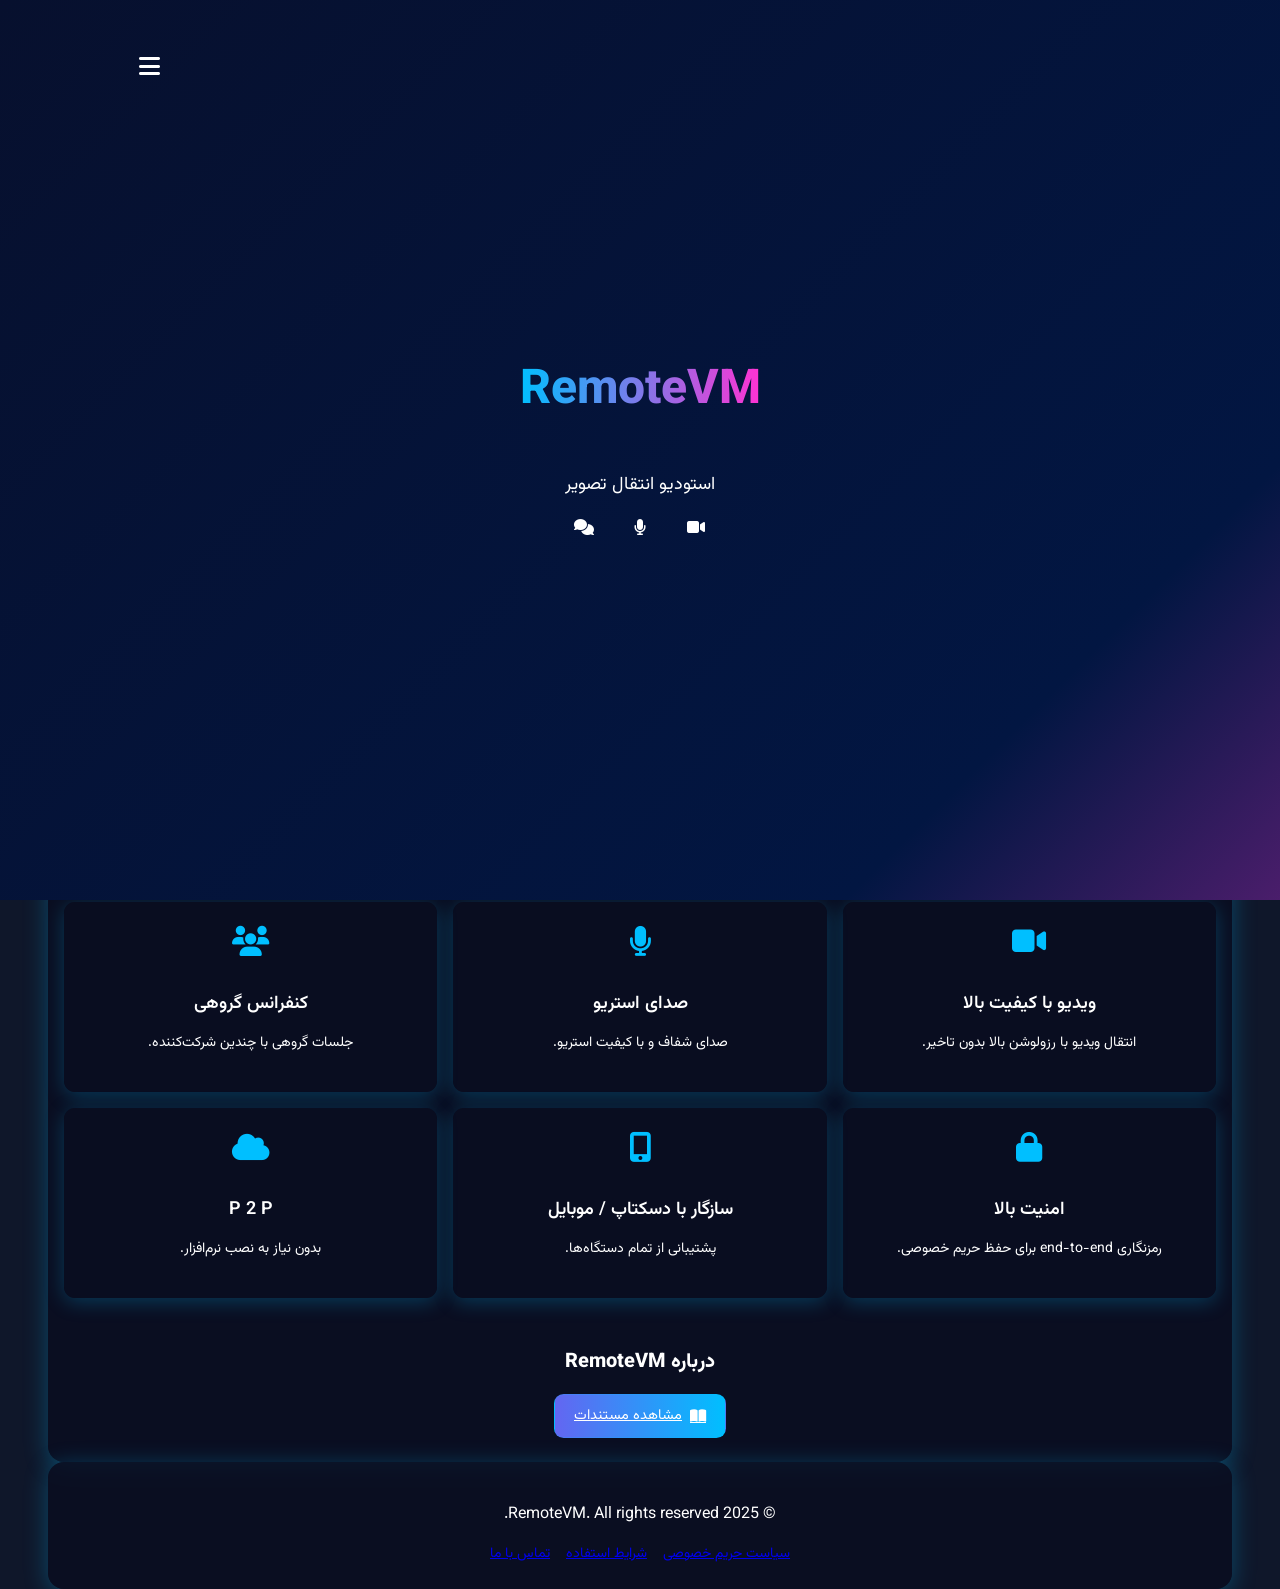
==== commit 1c1bd6a2: "Update index.html" ====
--- a/index.html
+++ b/index.html
@@ -19,12 +19,11 @@
         --neon-pink: #ff32d3;
         --primary: #6366f1;
         --primary-hover: #4f46e5;
-        --success: #22c55e;
         --success-hover: #16a34a;
         --danger: #ef4444;
         --danger-hover: #dc2626;
         --warning-hover: #d97706;
-        --border-light: linear-gradient(90deg, #00FFFF, #fe1afe);
+        --border-light: linear-gradient(90deg, #3b82f6, #1e293b);
         --border-dark: rgba(75,85,99,0.3);
         --card-bg: rgba(10, 14, 32, 0.85);
         --card-bg-light: #e6f5f9;
@@ -33,17 +32,14 @@
         --secondary-blue: #3b82f6;
         --accent-purple: #7c3aed;
         --dark-bg: #0f172a;
-        --card-dark: #1e293b;
-        --card-light: #ffffff;
-        --text-dark: #f1f5f9;
+
 
         --border-dark: linear-gradient(90deg, #00FFFF, #ff95ff);
-
         --success: #10b981;
         --error: #ef4444;
         --warning: #f59e0b;
         --shadow: 0 4px 12px rgba(0, 0, 0, 0.1);
-        --video-bg: #1a2a5a;
+        --video-bg: #0f172a;
                    
     }
     html { scroll-behavior: smooth; }
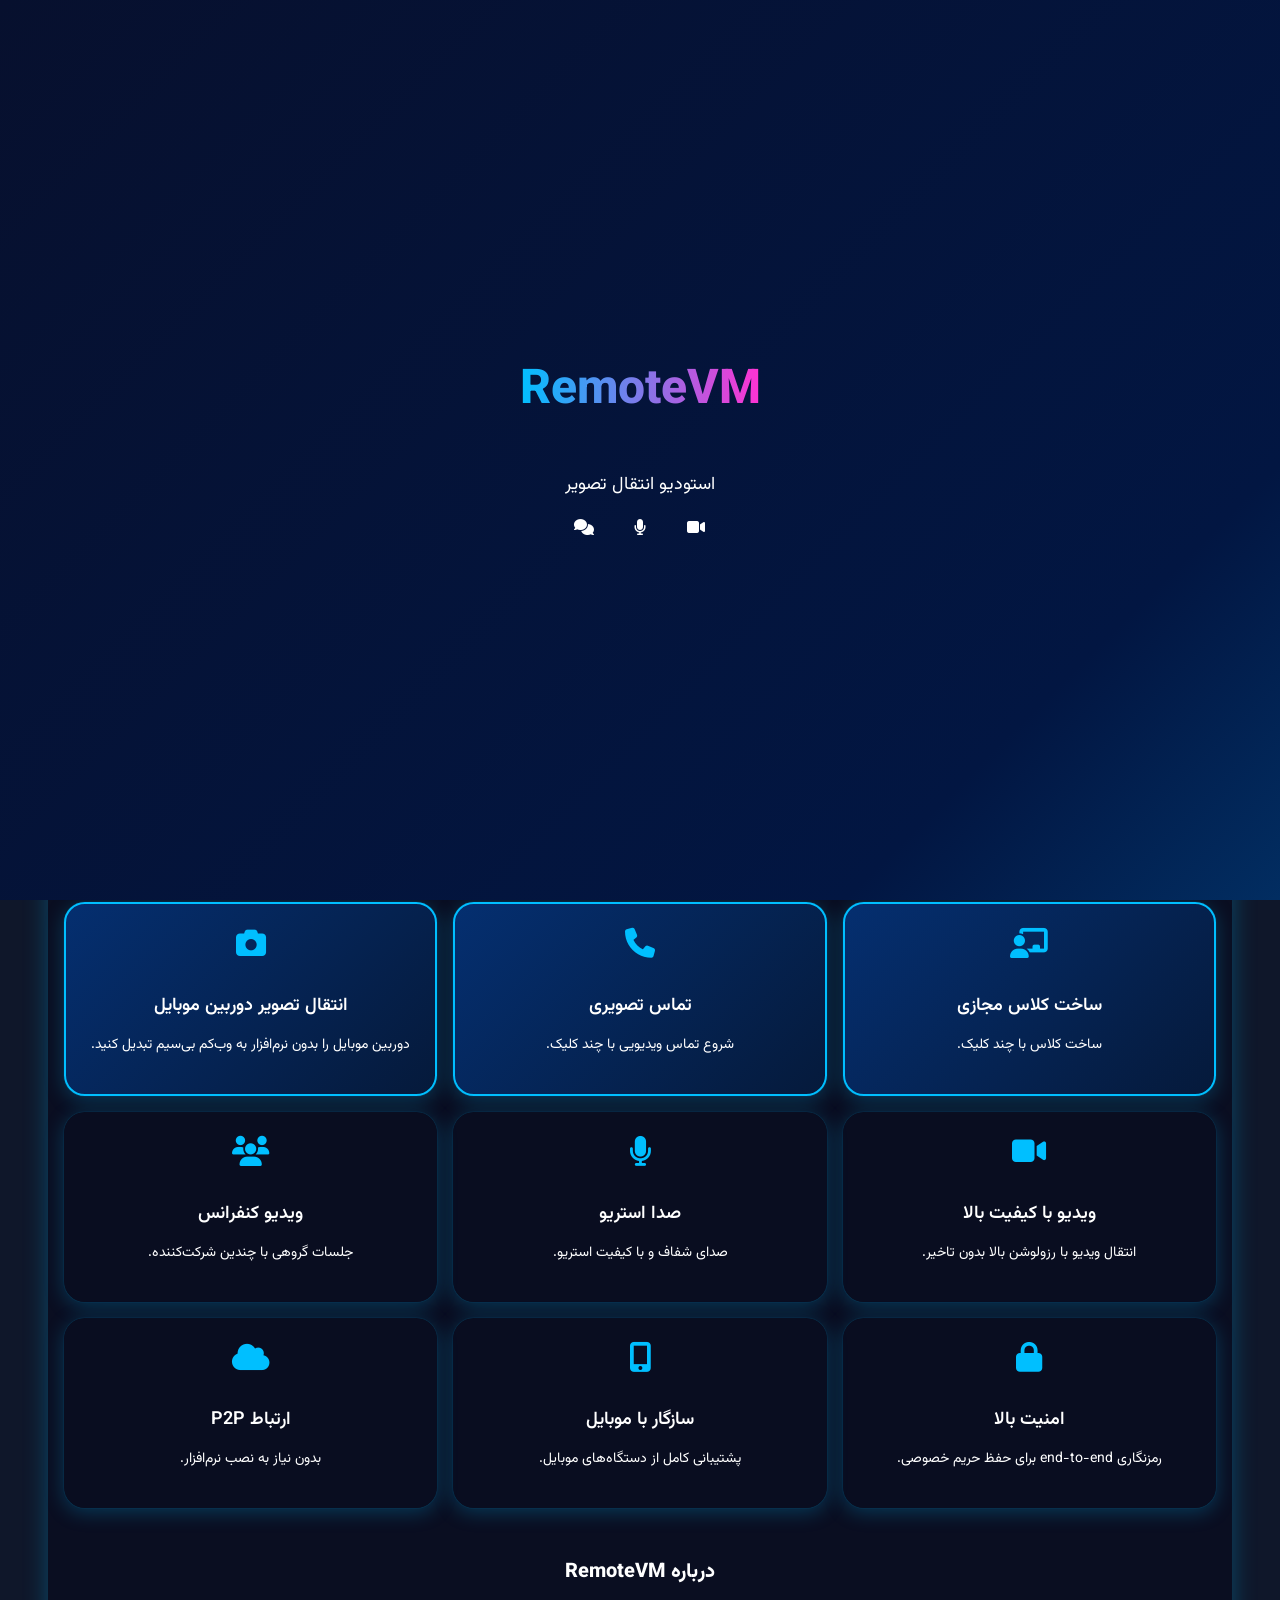
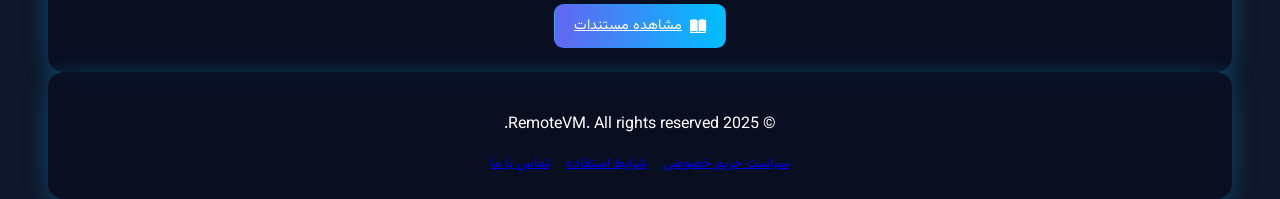
==== commit 9abd2e22: "Update index.html" ====
--- a/index.html
+++ b/index.html
@@ -12,6 +12,12 @@
 <style>
     @import url('https://fonts.googleapis.com/css2?family=Vazirmatn:wght@400;700;800&display=swap');
     :root {
+        --dark-bg: linear-gradient(135deg, #07102e 0%, #13173a 100%);
+        --success: #22c55e;
+        --danger-hover: #dc2626;
+        --warning: #f59e0b;
+        --card-bg: rgba(10, 14, 32, 0.85);
+        --video-bg: #09131d;
         --light-bg: linear-gradient(135deg, #aeeafc 0%, #caf0fc 100%);
         --dark-text: #ffffff;
         --light-text: #1e293b;
@@ -22,7 +28,6 @@
         --success-hover: #16a34a;
         --danger: #ef4444;
         --danger-hover: #dc2626;
-        --warning-hover: #d97706;
         --border-light: linear-gradient(90deg, #3b82f6, #1e293b);
         --border-dark: rgba(75,85,99,0.3);
         --card-bg: rgba(10, 14, 32, 0.85);
@@ -32,15 +37,6 @@
         --secondary-blue: #3b82f6;
         --accent-purple: #7c3aed;
         --dark-bg: #0f172a;
-
-
-        --border-dark: linear-gradient(90deg, #00FFFF, #ff95ff);
-        --success: #10b981;
-        --error: #ef4444;
-        --warning: #f59e0b;
-        --shadow: 0 4px 12px rgba(0, 0, 0, 0.1);
-        --video-bg: #0f172a;
-                   
     }
     html { scroll-behavior: smooth; }
     body {
@@ -105,28 +101,28 @@
         color: var(--light-text);
         border: 1px solid rgba(0,128,255,0.2);
     }
-    .btn-primary { 
-        background: linear-gradient(90deg, var(--primary), var(--neon-blue)); 
-        color: #fff; 
-    }
-    .btn-primary:hover { 
-        background: linear-gradient(90deg, var(--primary-hover), var(--neon-pink)); 
-        box-shadow: 0 0 15px rgba(0, 191, 255, 0.6); 
+    .btn-primary {
+        background: linear-gradient(90deg, var(--primary), var(--neon-blue));
+        color: #fff;
+    }
+    .btn-primary:hover {
+        background: linear-gradient(90deg, var(--primary-hover), var(--neon-pink));
+        box-shadow: 0 0 15px rgba(0, 191, 255, 0.6);
     }
     .btn-success { background: var(--success); color: #fff; }
-    .btn-success:hover { 
-        background: var(--success-hover); 
-        box-shadow: 0 0 12px rgba(0, 191, 255, 0.5); 
+    .btn-success:hover {
+        background: var(--success-hover);
+        box-shadow: 0 0 12px rgba(0, 191, 255, 0.5);
     }
     .btn-danger { background: var(--danger); color: #fff; }
-    .btn-danger:hover { 
-        background: var(--danger-hover); 
-        box-shadow: 0 0 12px rgba(0, 191, 255, 0.5); 
+    .btn-danger:hover {
+        background: var(--danger-hover);
+        box-shadow: 0 0 12px rgba(0, 191, 255, 0.5);
     }
     .btn-warning { background: var(--warning); color: #fff; }
-    .btn-warning:hover { 
-        background: var(--warning-hover); 
-        box-shadow: 0 0 12px rgba(0, 191, 255, 0.5); 
+    .btn-warning:hover {
+        background: var(--warning-hover);
+        box-shadow: 0 0 12px rgba(0, 191, 255, 0.5);
     }
     .btn-neutral { background: var(--border-light); color: var(--dark-text); }
     body.light-mode .btn-neutral { background: var(--border-dark); color: var(--light-text); }
@@ -184,10 +180,10 @@
     }
     .feature-card {
         background: var(--card-bg);
-        border-radius: 0.7rem;
+        border-radius: 1.3rem;
         padding: clamp(1rem, 3vw, 1.5rem);
-        border: 1px solid var(--border-light);
-        box-shadow: 0 4px 20px rgba(0, 191, 255, 0.25);
+   
+        box-shadow: 0 0 1px rgba(0, 191, 255, 0.5), 0 4px 20px rgba(0, 191, 255, 0.25);
         text-align: center;
         transition: transform 0.3s, box-shadow 0.3s;
     }
@@ -200,6 +196,38 @@
         transform: translateY(-4px);
         box-shadow: 0 8px 24px rgba(0, 191, 255, 0.5);
         animation: pulse-glow 2s infinite;
+    }
+    .feature-card.clickable {
+        cursor: pointer;
+    }
+    .feature-card.clickable:hover {
+        transform: translateY(-4px) scale(1.02);
+        box-shadow: 0 8px 24px rgba(0, 191, 255, 0.6);
+    }
+    .feature-card.featured {
+        background: linear-gradient(135deg, #0143a09f, #02214b9f);
+        border: 2px solid var(--neon-blue);
+        box-shadow: 0 0 1px rgba(0, 191, 255, 0.5), 0 4px 20px rgba(4, 192, 255, 0.25);
+    }
+    body.light-mode .feature-card.featured {
+        background: linear-gradient(135deg, #dcfce7, #bbf7d0);
+        border: 1px solid var(--neon-blue);
+        box-shadow: 0 4px 20px rgba(34, 197, 94, 0.2);
+    }
+    .feature-card.featured:hover {
+        transform: translateY(-4px);
+        box-shadow: 0 8px 24px rgba(1, 204, 255, 0.5);
+        animation: pulse-glow-success 2s infinite;
+    }
+    @keyframes pulse-glow-success {
+        0% { box-shadow: 0 4px 20px rgba(34, 165, 197, 0.25); }
+        50% { box-shadow: 0 8px 40px rgba(34, 186, 197, 0.5); }
+        100% { box-shadow: 0 4px 15px rgba(5, 23, 190, 0.25); }
+    }
+    .feature-card a {
+        color: inherit;
+        text-decoration: none;
+        display: block;
     }
     .status-indicator {
         width: 12px;
@@ -222,9 +250,9 @@
         100% { box-shadow: 0 0 0 0 rgba(0, 191, 255, 0); }
     }
     @keyframes pulse-glow {
-        0% { box-shadow: 0 4px 20px rgba(0, 191, 255, 0.25); }
-        50% { box-shadow: 0 8px 30px rgba(0, 191, 255, 0.5); }
-        100% { box-shadow: 0 4px 20px rgba(0, 191, 255, 0.25); }
+        0% { box-shadow: 0 4px 10px rgba(0, 191, 255, 0.25); }
+        50% { box-shadow: 0 8px 50px rgba(0, 204, 255, 0.555); }
+        100% { box-shadow: 0 4px 10px rgba(0, 191, 255, 0.25); }
     }
     .tooltip {
         position: relative;
@@ -262,7 +290,7 @@
         position: fixed;
         inset: 0;
         z-index: 1000;
-        background: linear-gradient(135deg, #07102e 0%, #021642 80%, #ff30d2 150%);
+        background: linear-gradient(135deg, #07102e 0%, #021642 80%, #00a2ff 200%);
         display: flex;
         align-items: center;
         justify-content: center;
@@ -342,6 +370,17 @@
         0%, 80%, 100% { transform: scale(0.8); }
         40% { transform: scale(1.2); }
     }
+    .loading-text {
+        font-size: clamp(0.9rem, 2.5vw, 1.1rem);
+        font-weight: 600;
+        color: var(--neon-blue);
+        animation: fade-in-out 2s ease-in-out infinite;
+        text-shadow: 0 0 5px rgba(0, 191, 255, 0.5);
+    }
+    @keyframes fade-in-out {
+        0%, 100% { opacity: 0.7; transform: scale(1); }
+        50% { opacity: 1; transform: scale(1.05); }
+    }
     .toggle-switch {
         position: relative;
         display: inline-block;
@@ -430,7 +469,7 @@
         font-size: clamp(1.2rem, 3vw, 1.5rem);
         cursor: pointer;
         padding: 0.5rem;
-        z-index: 2000;
+        z-index: 0;
         display: block; /* همیشه نمایش داده می‌شود */
     }
     body.light-mode .menu-toggle {
@@ -440,7 +479,7 @@
         position: fixed;
         inset: 0;
         background: rgba(0, 0, 0, 0.5);
-        z-index: 1500;
+        z-index: 0;
         transition: opacity 0.3s ease;
     }
     .menu-overlay.hidden {
@@ -449,10 +488,11 @@
     }
     .menu-panel {
         position: fixed;
-        top: 0;
+        top: 13%;
         right: -100%;
         width: min(80vw, 300px);
         height: 100vh;
+        border-radius: 15px;
         background: var(--card-bg);
         border-left: 1px solid var(--border-light);
         box-shadow: -4px 0 20px rgba(0, 191, 255, 0.25);
@@ -803,13 +843,13 @@
                 <h2>منو</h2>
                 <ul>
                     <li><a href="https://remotevm.ir" target="_blank" rel="noopener noreferrer"><i class="fas fa-home"></i> خانه</a></li>
-                    <li><a href="https://remotevm.ir/remotevm-tut.html" target="_blank" rel="noopener noreferrer"><i class="fas fa-book"></i> راهنما</a></li>      
+                    <li><a href="https://remotevm.ir/remotevm-tut.html" target="_blank" rel="noopener noreferrer"><i class="fas fa-book"></i> راهنما</a></li>
                     <li><a href="https://call.remotevm.ir" target="_blank" rel="noopener noreferrer"><i class="fas fa-video"></i> تماس تصویری</a></li>
                     <li><a href="https://about.remotevm.ir" target="_blank" rel="noopener noreferrer"><i class="fas fa-info-circle"></i> درباره ما</a></li>
                     <li><a href="https://room.remotevm.ir" target="_blank" rel="noopener noreferrer"><i class="fas fa-users-cog"></i> پنل حرفه‌ای</a></li>
                     <li><a href="https://remotevm.ir/product" target="_blank" rel="noopener noreferrer"><i class="fas fa-box-open"></i> محصولات</a></li>
                     <li><a href="https://seccam.remotevm.ir" target="_blank" rel="noopener noreferrer"><i class="fas fa-eye"></i> Security Cam</a></li>
-                    <li><a href="https://classroom.remotevm.ir" target="_blank" rel="noopener noreferrer"><i class="fas fa-chalkboard-teacher"></i> RVM ClassRoom</a></li>                    
+                    <li><a href="https://class.remotevm.ir" target="_blank" rel="noopener noreferrer"><i class="fas fa-chalkboard-teacher"></i> RVM ClassRoom</a></li>
                 </ul>
             </div>
         </nav>
@@ -846,8 +886,8 @@
             <label for="qualitySelect" class="block font-medium mb-2">کیفیت ویدیو:</label>
             <select id="qualitySelect" class="w-full">
                 <option value="480">480p</option>
-                <option value="720">720p </option>
-                <option value="1080" selected>1080p (پیش‌فرض)</option>
+                <option value="720" selected>720p (پیش‌فرض) </option>
+                <option value="1080" >1080p </option>
             </select>
         </div>
         <div class="flex items-center justify-between mb-6 p-2 rounded-lg">
@@ -923,7 +963,7 @@
                     <div class="dot"></div>
                     <div class="dot"></div>
                 </div>
-                <span class="text-base font-semibold">در حال اتصال ...</span>
+                <span class="loading-text">در حال برقراری ارتباط...</span>
             </div>
             <iframe
                 id="vdoFrame"
@@ -958,7 +998,7 @@
         </section>
     </section>
     <section id="features" class="mb-12">
-        <h2 class="text-xl md:text-2xl text-center mb-8">Remote Video Monitoring </h2>
+        <h2 class="text-xl md:text-2xl text-center mb-8">ویژگی‌ها و قابلیت‌ها</h2>
         <div class="grid grid-cols-1 sm:grid-cols-2 md:grid-cols-3 gap-4" id="featuresContainer"></div>
     </section>
     <section id="about" class="text-center">
@@ -971,13 +1011,13 @@
 <footer class="container mx-auto px-4 py-6 text-center">
     <p>&copy; 2025 RemoteVM. All rights reserved.</p>
     <div class="flex justify-center gap-4 mt-4">
-        <a href="privacy-policy.html" class="text-sm" target="_blank" rel="noopener noreferrer">سیاست حریم خصوصی</a>
+        <a href="https://remotevm.ir/privacy-policy.html" class="text-sm" target="_blank" rel="noopener noreferrer">سیاست حریم خصوصی</a>
         <a href="https://remotevm.ir/remotevm-tut.html" class="text-sm" target="_blank" rel="noopener noreferrer">شرایط استفاده</a>
         <a href="https://remotevm.site/contact" class="text-sm" target="_blank" rel="noopener noreferrer">تماس با ما</a>
     </div>
 </footer>
 <script defer>
-document.addEventListener('DOMContentLoaded',function(){const savedTheme=localStorage.getItem('theme')||'dark';if(savedTheme==='light'){document.body.classList.add('light-mode');document.getElementById('themeToggle').innerHTML='<i class="fas fa-sun"></i>'}const themeToggle=document.getElementById('themeToggle');themeToggle.addEventListener('click',()=>{document.body.classList.toggle('light-mode');const isLight=document.body.classList.contains('light-mode');localStorage.setItem('theme',isLight?'light':'dark');themeToggle.innerHTML=isLight?'<i class="fas fa-sun"></i>':'<i class="fas fa-moon"></i>'});const menuToggle=document.getElementById('menu-toggle');const menuPanel=document.getElementById('menu-panel');const menuOverlay=document.getElementById('menu-overlay');const menuIcon=document.getElementById('menu-icon');menuToggle.addEventListener('click',()=>{const isActive=menuPanel.classList.contains('active');menuPanel.classList.toggle('active');menuOverlay.classList.toggle('hidden');menuIcon.className=isActive?'fas fa-bars':'fas fa-times';document.body.style.overflow=isActive?'auto':'hidden'});menuOverlay.addEventListener('click',()=>{menuPanel.classList.remove('active');menuOverlay.classList.add('hidden');menuIcon.className='fas fa-bars';document.body.style.overflow='auto'});const menuLinks=menuPanel.querySelectorAll('a');menuLinks.forEach(link=>{link.addEventListener('click',()=>{menuPanel.classList.remove('active');menuOverlay.classList.add('hidden');menuIcon.className='fas fa-bars';document.body.style.overflow='auto'})});setTimeout(()=>{document.getElementById('overlay').classList.add('hidden')},1500);const features=[{icon:'fa-video',title:'ویدیو با کیفیت بالا',desc:'انتقال ویدیو با رزولوشن بالا بدون تاخیر.'},{icon:'fa-microphone',title:'صدای استریو',desc:'صدای شفاف و با کیفیت استریو.'},{icon:'fa-users',title:'کنفرانس گروهی',desc:'جلسات گروهی با چندین شرکت‌کننده.'},{icon:'fa-lock',title:'امنیت بالا',desc:'رمزنگاری end-to-end برای حفظ حریم خصوصی.'},{icon:'fa-mobile-alt',title:'سازگار با دسکتاپ / موبایل',desc:'پشتیبانی از تمام دستگاه‌ها.'},{icon:'fa-cloud',title:'P 2 P ',desc:'بدون نیاز به نصب نرم‌افزار.'}];const featuresContainer=document.getElementById('featuresContainer');featuresContainer.innerHTML='';features.forEach(feature=>{const card=document.createElement('div');card.className='feature-card';card.innerHTML=`<i class="fas ${feature.icon} text-3xl mb-4" style="color:var(--neon-blue);"></i><h3 class="text-lg font-semibold mb-2">${feature.title}</h3><p class="text-sm">${feature.desc}</p>`;featuresContainer.appendChild(card)});const startCallBtn=document.getElementById('startCallBtn');const stopCallBtn=document.getElementById('stopCallBtn');const resetCallBtn=document.getElementById('resetCallBtn');const fullscreenBtn=document.getElementById('fullscreenBtn');const muteBtn=document.getElementById('muteBtn');const qualitySelect=document.getElementById('qualitySelect');const uiCheckbox=document.getElementById('uiCheckbox');const stereoCheckbox=document.getElementById('stereoCheckbox');const codecSelect=document.getElementById('codecSelect');const bitrateRange=document.getElementById('bitrateRange');const bitrateValue=document.getElementById('bitrateValue');const conferenceCheckbox=document.getElementById('conferenceCheckbox');const vdoFrame=document.getElementById('vdoFrame');const callContainer=document.getElementById('callContainer');const obsSection=document.getElementById('obsSection');const obsLink=document.getElementById('obsLink');const copyLinkBtn=document.getElementById('copyLinkBtn');const copyMessage=document.getElementById('copyMessage');const errorMessage=document.getElementById('errorMessage');const inviteSection=document.getElementById('inviteSection');const inviteLink=document.getElementById('inviteLink');const copyInviteBtn=document.getElementById('copyInviteBtn');const copyInviteMessage=document.getElementById('copyInviteMessage');const errorInviteMessage=document.getElementById('errorInviteMessage');const loadingOverlay=document.getElementById('loadingOverlay');const statusIndicator=document.getElementById('statusIndicator');const advancedSettingsToggle=document.getElementById('advancedSettingsToggle');const advancedSettingsPanel=document.getElementById('advancedSettingsPanel');const videoCallCard=document.getElementById('call');const audioDeviceSelect=document.getElementById('audioDeviceSelect');const videoDeviceSelect=document.getElementById('videoDeviceSelect');bitrateValue.textContent=`${bitrateRange.value} kbps`;advancedSettingsToggle.addEventListener('click',()=>{advancedSettingsPanel.classList.toggle('hidden');const icon=advancedSettingsToggle.querySelector('i');icon.classList.toggle('rotate-180')});bitrateRange.addEventListener('input',()=>{bitrateValue.textContent=`${bitrateRange.value} kbps`});if(navigator.mediaDevices&&navigator.mediaDevices.enumerateDevices){navigator.mediaDevices.enumerateDevices().then(devices=>{const audioDevices=devices.filter(device=>device.kind==='audioinput');const videoDevices=devices.filter(device=>device.kind==='videoinput');audioDeviceSelect.innerHTML='<option value="">دستگاه پیش‌فرض</option>';videoDeviceSelect.innerHTML='<option value="">دوربین پیش‌فرض</option>';audioDevices.forEach((device,index)=>{const option=document.createElement('option');option.value=device.deviceId;option.text=device.label||`میکروفون ${index+1}`;audioDeviceSelect.appendChild(option)});videoDevices.forEach((device,index)=>{const option=document.createElement('option');option.value=device.deviceId;option.text=device.label||`دوربین ${index+1}`;videoDeviceSelect.appendChild(option)})}).catch(err=>{console.warn('مشکل در دسترسی به دستگاه‌های ورودی/خروجی:',err)})}function generateRandomString(length=10){return Math.random().toString(36).substring(2,length+2)}function getParams(isViewer=false){let params=[];if(!isViewer){const quality=qualitySelect.value;if(quality)params.push(`height=${quality}`);const audioDevice=audioDeviceSelect.value;if(audioDevice)params.push(`audioinput=${audioDevice}`);const videoDevice=videoDeviceSelect.value;if(videoDevice)params.push(`videoinput=${videoDevice}`)}const codec=codecSelect.value;if(codec)params.push(`codec=${codec}`);const bitrate=bitrateRange.value;if(bitrate)params.push(`vb=${bitrate}`);if(stereoCheckbox.checked)params.push('stereo=1');if(uiCheckbox.checked)params.push('cleanoutput=1');return params.length?`&${params.join('&')}`:''}function updateUrlParams(baseUrl,newParams){if(!baseUrl)return'';try{const url=new URL(baseUrl,'https://live.remotevm.ir/');const searchParams=new URLSearchParams(url.search);for(const key of Array.from(searchParams.keys())){if(key!=='room'&&key!=='push'&&key!=='view'&&key!=='scene'){searchParams.delete(key)}}if(newParams){const paramsString=newParams.replace(/^&/,'');const newSearchParams=new URLSearchParams(paramsString);for(const[key,value]of newSearchParams){searchParams.set(key,value)}}url.search=searchParams.toString();return url.toString()}catch(error){console.error('خطا در بروزرسانی پارامترهای URL:',error);return baseUrl}}let currentID='';let isConference=false;let baseObsUrl='';let baseInviteUrl='';let baseIframeUrl='';let isIframeLoaded=false;let isMuted=false;let loadingTimer=null;function setupIframeLoadHandler(){if(loadingTimer){clearTimeout(loadingTimer);loadingTimer=null}vdoFrame.onload=null;vdoFrame.onload=function(){console.log('iframe loaded');isIframeLoaded=true;loadingOverlay.classList.add('hidden');if(loadingTimer){clearTimeout(loadingTimer);loadingTimer=null}};loadingTimer=setTimeout(()=>{console.log('loading timeout reached');if(!isIframeLoaded){isIframeLoaded=true;loadingOverlay.classList.add('hidden')}loadingTimer=null},8000)}function updateCallLinks(changedElement){if(!currentID)return;const isConferenceChange=changedElement===conferenceCheckbox;const newIsConference=conferenceCheckbox.checked;if((isConferenceChange&&newIsConference!==isConference)||changedElement===startCallBtn){isConference=newIsConference;if(isConference){baseIframeUrl=`https://live.remotevm.ir/?room=${currentID}`;baseObsUrl=`https://live.remotevm.ir/?room=${currentID}&scene=0`;baseInviteUrl=`https://live.remotevm.ir/?room=${currentID}`;inviteSection.classList.remove('hidden')}else{baseIframeUrl=`https://live.remotevm.ir/?push=${currentID}`;baseObsUrl=`https://live.remotevm.ir/?view=${currentID}`;baseInviteUrl='';inviteSection.classList.add('hidden')}loadingOverlay.classList.remove('hidden');isIframeLoaded=false;setupIframeLoadHandler();vdoFrame.src=updateUrlParams(baseIframeUrl,getParams());isMuted=false;muteBtn.innerHTML='<i class="fas fa-microphone mr-2 text-sm"></i>بی‌صدا'}obsLink.value=updateUrlParams(baseObsUrl,getParams(true));if(isConference){inviteLink.value=updateUrlParams(baseInviteUrl,'')}}startCallBtn.addEventListener('click',()=>{try{currentID=generateRandomString();baseObsUrl='';baseInviteUrl='';baseIframeUrl='';updateCallLinks(startCallBtn);callContainer.classList.remove('hidden');obsSection.classList.remove('hidden');startCallBtn.classList.add('hidden');stopCallBtn.classList.remove('hidden');resetCallBtn.classList.remove('hidden');fullscreenBtn.classList.remove('hidden');muteBtn.classList.remove('hidden');statusIndicator.classList.remove('status-inactive');statusIndicator.classList.add('status-active');videoCallCard.classList.add('active')}catch(error){console.error('خطا در شروع تماس:',error);errorMessage.textContent='خطا در شروع تماس. لطفاً دوباره تلاش کنید.';errorMessage.classList.remove('hidden');setTimeout(()=>errorMessage.classList.add('hidden'),3000)}});stopCallBtn.addEventListener('click',()=>{try{if(loadingTimer){clearTimeout(loadingTimer);loadingTimer=null}vdoFrame.src='';obsLink.value='';inviteLink.value='';loadingOverlay.classList.add('hidden');callContainer.classList.add('hidden');obsSection.classList.add('hidden');inviteSection.classList.add('hidden');startCallBtn.classList.remove('hidden');stopCallBtn.classList.add('hidden');resetCallBtn.classList.add('hidden');fullscreenBtn.classList.add('hidden');muteBtn.classList.add('hidden');statusIndicator.classList.add('status-inactive');statusIndicator.classList.remove('status-active');videoCallCard.classList.remove('active');currentID='';baseObsUrl='';baseInviteUrl='';baseIframeUrl='';isIframeLoaded=false;isMuted=false}catch(error){console.error('خطا در توقف تماس:',error)}});resetCallBtn.addEventListener('click',()=>{if(!currentID||!baseIframeUrl)return;try{loadingOverlay.classList.remove('hidden');isIframeLoaded=false;setupIframeLoadHandler();vdoFrame.src=updateUrlParams(baseIframeUrl,getParams());updateCallLinks(resetCallBtn);isMuted=false;muteBtn.innerHTML='<i class="fas fa-microphone mr-2 text-sm"></i>بی‌صدا'}catch(error){console.error('خطا در بازنشانی تماس:',error);errorMessage.textContent='خطا در بازنشانی تماس. لطفاً دوباره تلاش کنید.';errorMessage.classList.remove('hidden');setTimeout(()=>errorMessage.classList.add('hidden'),3000)}});fullscreenBtn.addEventListener('click',()=>{try{if(vdoFrame.requestFullscreen){vdoFrame.requestFullscreen()}else if(vdoFrame.mozRequestFullScreen){vdoFrame.mozRequestFullScreen()}else if(vdoFrame.webkitRequestFullscreen){vdoFrame.webkitRequestFullscreen()}else if(vdoFrame.msRequestFullscreen){vdoFrame.msRequestFullscreen()}}catch(error){console.error('خطا در ورود به حالت تمام‌صفحه:',error);errorMessage.textContent='خطا در نمایش تمام‌صفحه.';errorMessage.classList.remove('hidden');setTimeout(()=>errorMessage.classList.add('hidden'),3000)}});muteBtn.addEventListener('click',()=>{if(!isIframeLoaded){errorMessage.textContent='لطفاً صبر کنید تا ارتباط برقرار شود.';errorMessage.classList.remove('hidden');setTimeout(()=>errorMessage.classList.add('hidden'),3000);return}try{isMuted=!isMuted;muteBtn.innerHTML=isMuted?'<i class="fas fa-microphone-slash mr-2 text-sm"></i>باصدا':'<i class="fas fa-microphone mr-2 text-sm"></i>بی‌صدا';vdoFrame.contentWindow.postMessage({mute:isMuted},'https://live.remotevm.ir')}catch(err){console.error('خطا در تغییر وضعیت بی‌صدا:',err);errorMessage.textContent='خطا در تغییر وضعیت میکروفون.';errorMessage.classList.remove('hidden');setTimeout(()=>errorMessage.classList.add('hidden'),3000)}});copyLinkBtn.addEventListener('click',()=>{if(!obsLink.value)return;try{if(navigator.clipboard){navigator.clipboard.writeText(obsLink.value).then(()=>{copyMessage.textContent='لینک با موفقیت کپی شد!';copyMessage.classList.remove('hidden');setTimeout(()=>copyMessage.classList.add('hidden'),3000)}).catch(err=>{console.error('خطا در کپی لینک:',err);obsLink.select();document.execCommand('copy');copyMessage.textContent='لینک کپی شد!';copyMessage.classList.remove('hidden');setTimeout(()=>copyMessage.classList.add('hidden'),3000)})}else{obsLink.select();document.execCommand('copy');copyMessage.textContent='لینک کپی شد!';copyMessage.classList.remove('hidden');setTimeout(()=>copyMessage.classList.add('hidden'),3000)}}catch(err){console.error('خطا در کپی لینک:',err);errorMessage.textContent='خطا در کپی لینک.';errorMessage.classList.remove('hidden');setTimeout(()=>errorMessage.classList.add('hidden'),3000)}});copyInviteBtn.addEventListener('click',()=>{if(!inviteLink.value)return;try{if(navigator.clipboard){navigator.clipboard.writeText(inviteLink.value).then(()=>{copyInviteMessage.textContent='لینک دعوت با موفقیت کپی شد!';copyInviteMessage.classList.remove('hidden');setTimeout(()=>copyInviteMessage.classList.add('hidden'),3000)}).catch(err=>{console.error('خطا در کپی لینک دعوت:',err);inviteLink.select();document.execCommand('copy');copyInviteMessage.textContent='لینک دعوت کپی شد!';copyInviteMessage.classList.remove('hidden');setTimeout(()=>copyInviteMessage.classList.add('hidden'),3000)})}else{inviteLink.select();document.execCommand('copy');copyInviteMessage.textContent='لینک دعوت کپی شد!';copyInviteMessage.classList.remove('hidden');setTimeout(()=>copyInviteMessage.classList.add('hidden'),3000)}}catch(err){console.error('خطا در کپی لینک دعوت:',err);errorInviteMessage.textContent='خطا در کپی لینک دعوت.';errorInviteMessage.classList.remove('hidden');setTimeout(()=>errorInviteMessage.classList.add('hidden'),3000)}});[qualitySelect,codecSelect,bitrateRange,stereoCheckbox,uiCheckbox,conferenceCheckbox,audioDeviceSelect,videoDeviceSelect].forEach(element=>{element.addEventListener('change',()=>{updateCallLinks(element)})});window.addEventListener('message',(event)=>{if(event.origin!=='https://live.remotevm.ir')return;try{const data=event.data;if(data.connected===true){loadingOverlay.classList.add('hidden');isIframeLoaded=true;if(loadingTimer){clearTimeout(loadingTimer);loadingTimer=null}}else if(data.connected===false){errorMessage.textContent='ارتباط قطع شد. در حال تلاش مجدد...';errorMessage.classList.remove('hidden');setTimeout(()=>errorMessage.classList.add('hidden'),3000)}if(data.isMuted!==undefined){isMuted=data.isMuted;muteBtn.innerHTML=isMuted?'<i class="fas fa-microphone-slash mr-2 text-sm"></i>باصدا':'<i class="fas fa-microphone mr-2 text-sm"></i>بی‌صدا'}}catch(error){console.error('خطا در پردازش پیام از iframe:',error)}});});
+document.addEventListener('DOMContentLoaded',function(){const savedTheme=localStorage.getItem('theme')||'dark';if(savedTheme==='light'){document.body.classList.add('light-mode');document.getElementById('themeToggle').innerHTML='<i class="fas fa-sun"></i>'}const themeToggle=document.getElementById('themeToggle');themeToggle.addEventListener('click',()=>{document.body.classList.toggle('light-mode');const isLight=document.body.classList.contains('light-mode');localStorage.setItem('theme',isLight?'light':'dark');themeToggle.innerHTML=isLight?'<i class="fas fa-sun"></i>':'<i class="fas fa-moon"></i>'});const menuToggle=document.getElementById('menu-toggle');const menuPanel=document.getElementById('menu-panel');const menuOverlay=document.getElementById('menu-overlay');const menuIcon=document.getElementById('menu-icon');menuToggle.addEventListener('click',()=>{const isActive=menuPanel.classList.contains('active');menuPanel.classList.toggle('active');menuOverlay.classList.toggle('hidden');menuIcon.className=isActive?'fas fa-bars':'fas fa-times';document.body.style.overflow=isActive?'auto':'hidden'});menuOverlay.addEventListener('click',()=>{menuPanel.classList.remove('active');menuOverlay.classList.add('hidden');menuIcon.className='fas fa-bars';document.body.style.overflow='auto'});const menuLinks=menuPanel.querySelectorAll('a');menuLinks.forEach(link=>{link.addEventListener('click',()=>{menuPanel.classList.remove('active');menuOverlay.classList.add('hidden');menuIcon.className='fas fa-bars';document.body.style.overflow='auto'})});setTimeout(()=>{document.getElementById('overlay').classList.add('hidden')},1500);const features=[{icon: 'fa-chalkboard-teacher', title: 'ساخت کلاس مجازی', desc: ' ساخت کلاس با چند کلیک.',url:'https://class.remotevm.ir'},{icon: 'fa-phone', title: 'تماس تصویری', desc: 'شروع تماس ویدیویی با چند کلیک.',url:'https://call.remotevm.ir'},{icon: 'fa-camera', title: 'انتقال تصویر دوربین موبایل', desc: 'دوربین موبایل را بدون نرم‌افزار به وب‌کم بی‌سیم تبدیل کنید.',url:'https://webcam.remotevm.ir'},{icon:'fa-video',title:'ویدیو با کیفیت بالا',desc:'انتقال ویدیو با رزولوشن بالا بدون تاخیر.' ,},{icon:'fa-microphone',title:'صدا استریو',desc:'صدای شفاف و با کیفیت استریو.'},{icon:'fa-users',title:' ویدیو کنفرانس ',desc:'جلسات گروهی با چندین شرکت‌کننده.'},{icon:'fa-lock',title:'امنیت بالا',desc:'رمزنگاری end-to-end برای حفظ حریم خصوصی.'},{icon:'fa-mobile-alt',title:'سازگار با موبایل',desc:'پشتیبانی کامل از دستگاه‌های موبایل.'},{icon:'fa-cloud',title:'ارتباط P2P',desc:'بدون نیاز به نصب نرم‌افزار.'}];const featuresContainer=document.getElementById('featuresContainer');featuresContainer.innerHTML='';features.forEach(feature=>{const card=document.createElement('div');card.className='feature-card';let content=`<i class="fas ${feature.icon} text-3xl mb-4" style="color:var(--neon-blue);"></i><h3 class="text-lg font-semibold mb-2">${feature.title}</h3><p class="text-sm">${feature.desc}</p>`;if(feature.url){card.classList.add('featured');card.classList.add('clickable');content=`<a href="${feature.url}" target="_blank" rel="noopener noreferrer">${content}</a>`;}card.innerHTML=content;featuresContainer.appendChild(card)});const startCallBtn=document.getElementById('startCallBtn');const stopCallBtn=document.getElementById('stopCallBtn');const resetCallBtn=document.getElementById('resetCallBtn');const fullscreenBtn=document.getElementById('fullscreenBtn');const muteBtn=document.getElementById('muteBtn');const qualitySelect=document.getElementById('qualitySelect');const uiCheckbox=document.getElementById('uiCheckbox');const stereoCheckbox=document.getElementById('stereoCheckbox');const codecSelect=document.getElementById('codecSelect');const bitrateRange=document.getElementById('bitrateRange');const bitrateValue=document.getElementById('bitrateValue');const conferenceCheckbox=document.getElementById('conferenceCheckbox');const vdoFrame=document.getElementById('vdoFrame');const callContainer=document.getElementById('callContainer');const obsSection=document.getElementById('obsSection');const obsLink=document.getElementById('obsLink');const copyLinkBtn=document.getElementById('copyLinkBtn');const copyMessage=document.getElementById('copyMessage');const errorMessage=document.getElementById('errorMessage');const inviteSection=document.getElementById('inviteSection');const inviteLink=document.getElementById('inviteLink');const copyInviteBtn=document.getElementById('copyInviteBtn');const copyInviteMessage=document.getElementById('copyInviteMessage');const errorInviteMessage=document.getElementById('errorInviteMessage');const loadingOverlay=document.getElementById('loadingOverlay');const statusIndicator=document.getElementById('statusIndicator');const advancedSettingsToggle=document.getElementById('advancedSettingsToggle');const advancedSettingsPanel=document.getElementById('advancedSettingsPanel');const videoCallCard=document.getElementById('call');const audioDeviceSelect=document.getElementById('audioDeviceSelect');const videoDeviceSelect=document.getElementById('videoDeviceSelect');bitrateValue.textContent=`${bitrateRange.value} kbps`;advancedSettingsToggle.addEventListener('click',()=>{advancedSettingsPanel.classList.toggle('hidden');const icon=advancedSettingsToggle.querySelector('i');icon.classList.toggle('rotate-180')});bitrateRange.addEventListener('input',()=>{bitrateValue.textContent=`${bitrateRange.value} kbps`});if(navigator.mediaDevices&&navigator.mediaDevices.enumerateDevices){navigator.mediaDevices.enumerateDevices().then(devices=>{const audioDevices=devices.filter(device=>device.kind==='audioinput');const videoDevices=devices.filter(device=>device.kind==='videoinput');audioDeviceSelect.innerHTML='<option value="">دستگاه پیش‌فرض</option>';videoDeviceSelect.innerHTML='<option value="">دوربین پیش‌فرض</option>';audioDevices.forEach((device,index)=>{const option=document.createElement('option');option.value=device.deviceId;option.text=device.label||`میکروفون ${index+1}`;audioDeviceSelect.appendChild(option)});videoDevices.forEach((device,index)=>{const option=document.createElement('option');option.value=device.deviceId;option.text=device.label||`دوربین ${index+1}`;videoDeviceSelect.appendChild(option)})}).catch(err=>{console.warn('مشکل در دسترسی به دستگاه‌های ورودی/خروجی:',err)})}function generateRandomString(length=10){return Math.random().toString(36).substring(2,length+2)}function getParams(isViewer=false){let params=[];if(!isViewer){const quality=qualitySelect.value;if(quality)params.push(`height=${quality}`);const audioDevice=audioDeviceSelect.value;if(audioDevice)params.push(`audioinput=${audioDevice}`);const videoDevice=videoDeviceSelect.value;if(videoDevice)params.push(`videoinput=${videoDevice}`)}const codec=codecSelect.value;if(codec)params.push(`codec=${codec}`);const bitrate=bitrateRange.value;if(bitrate)params.push(`vb=${bitrate}`);if(stereoCheckbox.checked)params.push('stereo=1');if(uiCheckbox.checked)params.push('cleanoutput=1');return params.length?`&${params.join('&')}`:''}function updateUrlParams(baseUrl,newParams){if(!baseUrl)return'';try{const url=new URL(baseUrl,'https://live.remotevm.ir/');const searchParams=new URLSearchParams(url.search);for(const key of Array.from(searchParams.keys())){if(key!=='room'&&key!=='push'&&key!=='view'&&key!=='scene'){searchParams.delete(key)}}if(newParams){const paramsString=newParams.replace(/^&/,'');const newSearchParams=new URLSearchParams(paramsString);for(const[key,value]of newSearchParams){searchParams.set(key,value)}}url.search=searchParams.toString();return url.toString()}catch(error){console.error('خطا در بروزرسانی پارامترهای URL:',error);return baseUrl}}let currentID='';let isConference=false;let baseObsUrl='';let baseInviteUrl='';let baseIframeUrl='';let isIframeLoaded=false;let isMuted=false;let loadingTimer=null;function setupIframeLoadHandler(){if(loadingTimer){clearTimeout(loadingTimer);loadingTimer=null}vdoFrame.onload=null;vdoFrame.onload=function(){console.log('iframe loaded');isIframeLoaded=true;loadingOverlay.classList.add('hidden');if(loadingTimer){clearTimeout(loadingTimer);loadingTimer=null}};loadingTimer=setTimeout(()=>{console.log('loading timeout reached');if(!isIframeLoaded){isIframeLoaded=true;loadingOverlay.classList.add('hidden')}loadingTimer=null},10000)}function updateCallLinks(changedElement, isStart=false){if(!currentID)return;const isConferenceChange=changedElement===conferenceCheckbox;const newIsConference=conferenceCheckbox.checked;if((isConferenceChange&&newIsConference!==isConference)||isStart){isConference=newIsConference;if(isConference){baseIframeUrl=`https://live.remotevm.ir/?room=${currentID}`;baseObsUrl=`https://live.remotevm.ir/?room=${currentID}&scene=0`;baseInviteUrl=`https://live.remotevm.ir/?room=${currentID}`;inviteSection.classList.remove('hidden')}else{baseIframeUrl=`https://live.remotevm.ir/?push=${currentID}`;baseObsUrl=`https://live.remotevm.ir/?view=${currentID}`;baseInviteUrl='';inviteSection.classList.add('hidden')}if(isStart){loadingOverlay.classList.remove('hidden');isIframeLoaded=false;setupIframeLoadHandler();vdoFrame.src=updateUrlParams(baseIframeUrl,getParams());}isMuted=false;muteBtn.innerHTML='<i class="fas fa-microphone mr-2 text-sm"></i>بی‌صدا'}obsLink.value=updateUrlParams(baseObsUrl,getParams(true));if(isConference){inviteLink.value=updateUrlParams(baseInviteUrl,'')}}startCallBtn.addEventListener('click',()=>{try{currentID=generateRandomString();baseObsUrl='';baseInviteUrl='';baseIframeUrl='';callContainer.classList.remove('hidden');loadingOverlay.classList.remove('hidden');obsSection.classList.remove('hidden');updateCallLinks(startCallBtn, true);startCallBtn.classList.add('hidden');stopCallBtn.classList.remove('hidden');resetCallBtn.classList.remove('hidden');fullscreenBtn.classList.remove('hidden');muteBtn.classList.remove('hidden');statusIndicator.classList.remove('status-inactive');statusIndicator.classList.add('status-active');videoCallCard.classList.add('active')}catch(error){console.error('خطا در شروع تماس:',error);errorMessage.textContent='خطا در شروع تماس. لطفاً دوباره تلاش کنید.';errorMessage.classList.remove('hidden');setTimeout(()=>errorMessage.classList.add('hidden'),3000)}});stopCallBtn.addEventListener('click',()=>{try{if(loadingTimer){clearTimeout(loadingTimer);loadingTimer=null}vdoFrame.src='';obsLink.value='';inviteLink.value='';loadingOverlay.classList.add('hidden');callContainer.classList.add('hidden');obsSection.classList.add('hidden');inviteSection.classList.add('hidden');startCallBtn.classList.remove('hidden');stopCallBtn.classList.add('hidden');resetCallBtn.classList.add('hidden');fullscreenBtn.classList.add('hidden');muteBtn.classList.add('hidden');statusIndicator.classList.add('status-inactive');statusIndicator.classList.remove('status-active');videoCallCard.classList.remove('active');currentID='';baseObsUrl='';baseInviteUrl='';baseIframeUrl='';isIframeLoaded=false;isMuted=false}catch(error){console.error('خطا در توقف تماس:',error)}});resetCallBtn.addEventListener('click',()=>{if(!currentID||!baseIframeUrl)return;try{loadingOverlay.classList.remove('hidden');isIframeLoaded=false;setupIframeLoadHandler();vdoFrame.src=updateUrlParams(baseIframeUrl,getParams());updateCallLinks(resetCallBtn);isMuted=false;muteBtn.innerHTML='<i class="fas fa-microphone mr-2 text-sm"></i>بی‌صدا'}catch(error){console.error('خطا در بازنشانی تماس:',error);errorMessage.textContent='خطا در بازنشانی تماس. لطفاً دوباره تلاش کنید.';errorMessage.classList.remove('hidden');setTimeout(()=>errorMessage.classList.add('hidden'),3000)}});fullscreenBtn.addEventListener('click',()=>{try{if(vdoFrame.requestFullscreen){vdoFrame.requestFullscreen()}else if(vdoFrame.mozRequestFullScreen){vdoFrame.mozRequestFullScreen()}else if(vdoFrame.webkitRequestFullscreen){vdoFrame.webkitRequestFullscreen()}else if(vdoFrame.msRequestFullscreen){vdoFrame.msRequestFullscreen()}}catch(error){console.error('خطا در ورود به حالت تمام‌صفحه:',error);errorMessage.textContent='خطا در نمایش تمام‌صفحه.';errorMessage.classList.remove('hidden');setTimeout(()=>errorMessage.classList.add('hidden'),3000)}});muteBtn.addEventListener('click',()=>{if(!isIframeLoaded){errorMessage.textContent='لطفاً صبر کنید تا ارتباط برقرار شود.';errorMessage.classList.remove('hidden');setTimeout(()=>errorMessage.classList.add('hidden'),3000);return}try{isMuted=!isMuted;muteBtn.innerHTML=isMuted?'<i class="fas fa-microphone-slash mr-2 text-sm"></i>باصدا':'<i class="fas fa-microphone mr-2 text-sm"></i>بی‌صدا';vdoFrame.contentWindow.postMessage({mute:isMuted},'https://live.remotevm.ir')}catch(err){console.error('خطا در تغییر وضعیت بی‌صدا:',err);errorMessage.textContent='خطا در تغییر وضعیت میکروفون.';errorMessage.classList.remove('hidden');setTimeout(()=>errorMessage.classList.add('hidden'),3000)}});copyLinkBtn.addEventListener('click',()=>{if(!obsLink.value)return;try{if(navigator.clipboard){navigator.clipboard.writeText(obsLink.value).then(()=>{copyMessage.textContent='لینک با موفقیت کپی شد!';copyMessage.classList.remove('hidden');setTimeout(()=>copyMessage.classList.add('hidden'),3000)}).catch(err=>{console.error('خطا در کپی لینک:',err);obsLink.select();document.execCommand('copy');copyMessage.textContent='لینک کپی شد!';copyMessage.classList.remove('hidden');setTimeout(()=>copyMessage.classList.add('hidden'),3000)})}else{obsLink.select();document.execCommand('copy');copyMessage.textContent='لینک کپی شد!';copyMessage.classList.remove('hidden');setTimeout(()=>copyMessage.classList.add('hidden'),3000)}}catch(err){console.error('خطا در کپی لینک:',err);errorMessage.textContent='خطا در کپی لینک.';errorMessage.classList.remove('hidden');setTimeout(()=>errorMessage.classList.add('hidden'),3000)}});copyInviteBtn.addEventListener('click',()=>{if(!inviteLink.value)return;try{if(navigator.clipboard){navigator.clipboard.writeText(inviteLink.value).then(()=>{copyInviteMessage.textContent='لینک دعوت با موفقیت کپی شد!';copyInviteMessage.classList.remove('hidden');setTimeout(()=>copyInviteMessage.classList.add('hidden'),3000)}).catch(err=>{console.error('خطا در کپی لینک دعوت:',err);inviteLink.select();document.execCommand('copy');copyInviteMessage.textContent='لینک دعوت کپی شد!';copyInviteMessage.classList.remove('hidden');setTimeout(()=>copyInviteMessage.classList.add('hidden'),3000)})}else{inviteLink.select();document.execCommand('copy');copyInviteMessage.textContent='لینک دعوت کپی شد!';copyInviteMessage.classList.remove('hidden');setTimeout(()=>copyInviteMessage.classList.add('hidden'),3000)}}catch(err){console.error('خطا در کپی لینک دعوت:',err);errorInviteMessage.textContent='خطا در کپی لینک دعوت.';errorInviteMessage.classList.remove('hidden');setTimeout(()=>errorInviteMessage.classList.add('hidden'),3000)}});[qualitySelect,codecSelect,bitrateRange,stereoCheckbox,uiCheckbox,conferenceCheckbox,audioDeviceSelect,videoDeviceSelect].forEach(element=>{element.addEventListener('change',()=>{updateCallLinks(element)})});window.addEventListener('message',(event)=>{if(event.origin!=='https://live.remotevm.ir')return;try{const data=event.data;if(data.connected===true){loadingOverlay.classList.add('hidden');isIframeLoaded=true;if(loadingTimer){clearTimeout(loadingTimer);loadingTimer=null}}else if(data.connected===false){errorMessage.textContent='ارتباط قطع شد. در حال تلاش مجدد...';errorMessage.classList.remove('hidden');setTimeout(()=>errorMessage.classList.add('hidden'),3000)}if(data.isMuted!==undefined){isMuted=data.isMuted;muteBtn.innerHTML=isMuted?'<i class="fas fa-microphone-slash mr-2 text-sm"></i>باصدا':'<i class="fas fa-microphone mr-2 text-sm"></i>بی‌صدا'}}catch(error){console.error('خطا در پردازش پیام از iframe:',error)}});});
 </script>
 <script async src="https://cdn.tailwindcss.com"></script>
 </body>
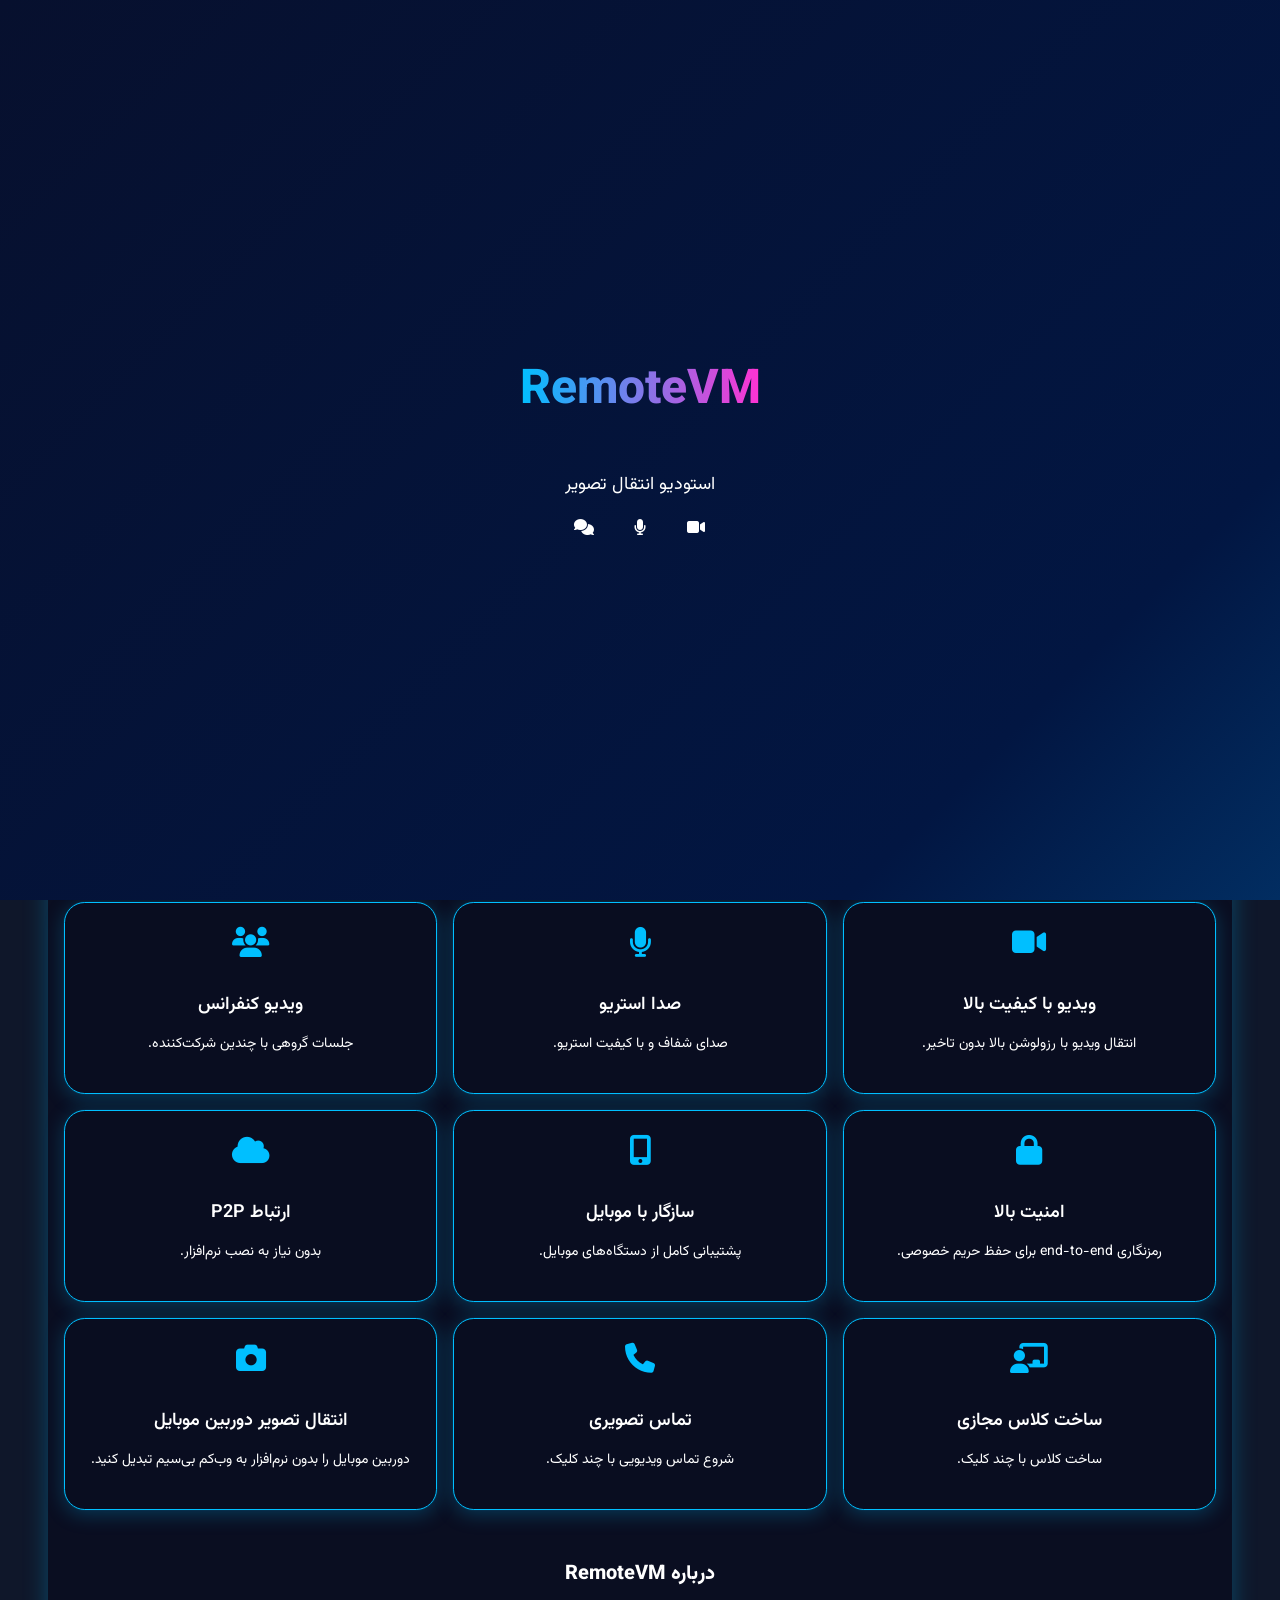
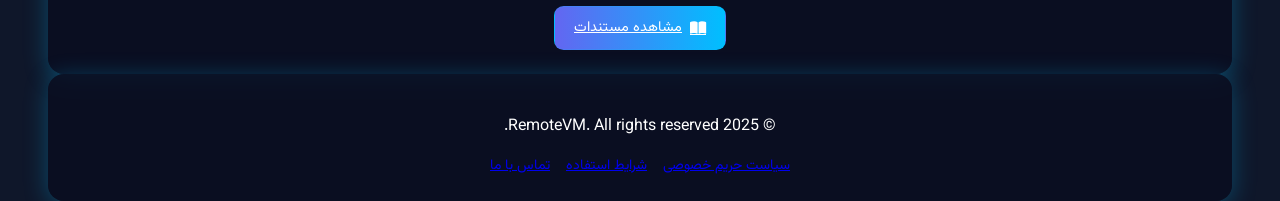
==== commit 94b67f6d: "Update index.html" ====
--- a/index.html
+++ b/index.html
@@ -182,7 +182,7 @@
         background: var(--card-bg);
         border-radius: 1.3rem;
         padding: clamp(1rem, 3vw, 1.5rem);
-   
+        border: 1px solid var(--neon-blue);
         box-shadow: 0 0 1px rgba(0, 191, 255, 0.5), 0 4px 20px rgba(0, 191, 255, 0.25);
         text-align: center;
         transition: transform 0.3s, box-shadow 0.3s;
@@ -203,26 +203,6 @@
     .feature-card.clickable:hover {
         transform: translateY(-4px) scale(1.02);
         box-shadow: 0 8px 24px rgba(0, 191, 255, 0.6);
-    }
-    .feature-card.featured {
-        background: linear-gradient(135deg, #0143a09f, #02214b9f);
-        border: 2px solid var(--neon-blue);
-        box-shadow: 0 0 1px rgba(0, 191, 255, 0.5), 0 4px 20px rgba(4, 192, 255, 0.25);
-    }
-    body.light-mode .feature-card.featured {
-        background: linear-gradient(135deg, #dcfce7, #bbf7d0);
-        border: 1px solid var(--neon-blue);
-        box-shadow: 0 4px 20px rgba(34, 197, 94, 0.2);
-    }
-    .feature-card.featured:hover {
-        transform: translateY(-4px);
-        box-shadow: 0 8px 24px rgba(1, 204, 255, 0.5);
-        animation: pulse-glow-success 2s infinite;
-    }
-    @keyframes pulse-glow-success {
-        0% { box-shadow: 0 4px 20px rgba(34, 165, 197, 0.25); }
-        50% { box-shadow: 0 8px 40px rgba(34, 186, 197, 0.5); }
-        100% { box-shadow: 0 4px 15px rgba(5, 23, 190, 0.25); }
     }
     .feature-card a {
         color: inherit;
@@ -250,9 +230,9 @@
         100% { box-shadow: 0 0 0 0 rgba(0, 191, 255, 0); }
     }
     @keyframes pulse-glow {
-        0% { box-shadow: 0 4px 10px rgba(0, 191, 255, 0.25); }
-        50% { box-shadow: 0 8px 50px rgba(0, 204, 255, 0.555); }
-        100% { box-shadow: 0 4px 10px rgba(0, 191, 255, 0.25); }
+        0% { box-shadow: 0 4px 20px rgba(0, 191, 255, 0.25); }
+        50% { box-shadow: 0 8px 30px rgba(0, 191, 255, 0.5); }
+        100% { box-shadow: 0 4px 20px rgba(0, 191, 255, 0.25); }
     }
     .tooltip {
         position: relative;
@@ -885,9 +865,9 @@
         <div class="mb-5">
             <label for="qualitySelect" class="block font-medium mb-2">کیفیت ویدیو:</label>
             <select id="qualitySelect" class="w-full">
-                <option value="480">480p</option>
-                <option value="720" selected>720p (پیش‌فرض) </option>
-                <option value="1080" >1080p </option>
+                <option value="2">480p</option>
+                <option value="1" selected>720p (پیش‌فرض) </option>
+                <option value="0" >1080p </option>
             </select>
         </div>
         <div class="flex items-center justify-between mb-6 p-2 rounded-lg">
@@ -998,7 +978,7 @@
         </section>
     </section>
     <section id="features" class="mb-12">
-        <h2 class="text-xl md:text-2xl text-center mb-8">ویژگی‌ها و قابلیت‌ها</h2>
+        <h2 class="text-xl md:text-2xl text-center mb-8">ویژگی‌های RemoteVM</h2>
         <div class="grid grid-cols-1 sm:grid-cols-2 md:grid-cols-3 gap-4" id="featuresContainer"></div>
     </section>
     <section id="about" class="text-center">
@@ -1017,7 +997,560 @@
     </div>
 </footer>
 <script defer>
-document.addEventListener('DOMContentLoaded',function(){const savedTheme=localStorage.getItem('theme')||'dark';if(savedTheme==='light'){document.body.classList.add('light-mode');document.getElementById('themeToggle').innerHTML='<i class="fas fa-sun"></i>'}const themeToggle=document.getElementById('themeToggle');themeToggle.addEventListener('click',()=>{document.body.classList.toggle('light-mode');const isLight=document.body.classList.contains('light-mode');localStorage.setItem('theme',isLight?'light':'dark');themeToggle.innerHTML=isLight?'<i class="fas fa-sun"></i>':'<i class="fas fa-moon"></i>'});const menuToggle=document.getElementById('menu-toggle');const menuPanel=document.getElementById('menu-panel');const menuOverlay=document.getElementById('menu-overlay');const menuIcon=document.getElementById('menu-icon');menuToggle.addEventListener('click',()=>{const isActive=menuPanel.classList.contains('active');menuPanel.classList.toggle('active');menuOverlay.classList.toggle('hidden');menuIcon.className=isActive?'fas fa-bars':'fas fa-times';document.body.style.overflow=isActive?'auto':'hidden'});menuOverlay.addEventListener('click',()=>{menuPanel.classList.remove('active');menuOverlay.classList.add('hidden');menuIcon.className='fas fa-bars';document.body.style.overflow='auto'});const menuLinks=menuPanel.querySelectorAll('a');menuLinks.forEach(link=>{link.addEventListener('click',()=>{menuPanel.classList.remove('active');menuOverlay.classList.add('hidden');menuIcon.className='fas fa-bars';document.body.style.overflow='auto'})});setTimeout(()=>{document.getElementById('overlay').classList.add('hidden')},1500);const features=[{icon: 'fa-chalkboard-teacher', title: 'ساخت کلاس مجازی', desc: ' ساخت کلاس با چند کلیک.',url:'https://class.remotevm.ir'},{icon: 'fa-phone', title: 'تماس تصویری', desc: 'شروع تماس ویدیویی با چند کلیک.',url:'https://call.remotevm.ir'},{icon: 'fa-camera', title: 'انتقال تصویر دوربین موبایل', desc: 'دوربین موبایل را بدون نرم‌افزار به وب‌کم بی‌سیم تبدیل کنید.',url:'https://webcam.remotevm.ir'},{icon:'fa-video',title:'ویدیو با کیفیت بالا',desc:'انتقال ویدیو با رزولوشن بالا بدون تاخیر.' ,},{icon:'fa-microphone',title:'صدا استریو',desc:'صدای شفاف و با کیفیت استریو.'},{icon:'fa-users',title:' ویدیو کنفرانس ',desc:'جلسات گروهی با چندین شرکت‌کننده.'},{icon:'fa-lock',title:'امنیت بالا',desc:'رمزنگاری end-to-end برای حفظ حریم خصوصی.'},{icon:'fa-mobile-alt',title:'سازگار با موبایل',desc:'پشتیبانی کامل از دستگاه‌های موبایل.'},{icon:'fa-cloud',title:'ارتباط P2P',desc:'بدون نیاز به نصب نرم‌افزار.'}];const featuresContainer=document.getElementById('featuresContainer');featuresContainer.innerHTML='';features.forEach(feature=>{const card=document.createElement('div');card.className='feature-card';let content=`<i class="fas ${feature.icon} text-3xl mb-4" style="color:var(--neon-blue);"></i><h3 class="text-lg font-semibold mb-2">${feature.title}</h3><p class="text-sm">${feature.desc}</p>`;if(feature.url){card.classList.add('featured');card.classList.add('clickable');content=`<a href="${feature.url}" target="_blank" rel="noopener noreferrer">${content}</a>`;}card.innerHTML=content;featuresContainer.appendChild(card)});const startCallBtn=document.getElementById('startCallBtn');const stopCallBtn=document.getElementById('stopCallBtn');const resetCallBtn=document.getElementById('resetCallBtn');const fullscreenBtn=document.getElementById('fullscreenBtn');const muteBtn=document.getElementById('muteBtn');const qualitySelect=document.getElementById('qualitySelect');const uiCheckbox=document.getElementById('uiCheckbox');const stereoCheckbox=document.getElementById('stereoCheckbox');const codecSelect=document.getElementById('codecSelect');const bitrateRange=document.getElementById('bitrateRange');const bitrateValue=document.getElementById('bitrateValue');const conferenceCheckbox=document.getElementById('conferenceCheckbox');const vdoFrame=document.getElementById('vdoFrame');const callContainer=document.getElementById('callContainer');const obsSection=document.getElementById('obsSection');const obsLink=document.getElementById('obsLink');const copyLinkBtn=document.getElementById('copyLinkBtn');const copyMessage=document.getElementById('copyMessage');const errorMessage=document.getElementById('errorMessage');const inviteSection=document.getElementById('inviteSection');const inviteLink=document.getElementById('inviteLink');const copyInviteBtn=document.getElementById('copyInviteBtn');const copyInviteMessage=document.getElementById('copyInviteMessage');const errorInviteMessage=document.getElementById('errorInviteMessage');const loadingOverlay=document.getElementById('loadingOverlay');const statusIndicator=document.getElementById('statusIndicator');const advancedSettingsToggle=document.getElementById('advancedSettingsToggle');const advancedSettingsPanel=document.getElementById('advancedSettingsPanel');const videoCallCard=document.getElementById('call');const audioDeviceSelect=document.getElementById('audioDeviceSelect');const videoDeviceSelect=document.getElementById('videoDeviceSelect');bitrateValue.textContent=`${bitrateRange.value} kbps`;advancedSettingsToggle.addEventListener('click',()=>{advancedSettingsPanel.classList.toggle('hidden');const icon=advancedSettingsToggle.querySelector('i');icon.classList.toggle('rotate-180')});bitrateRange.addEventListener('input',()=>{bitrateValue.textContent=`${bitrateRange.value} kbps`});if(navigator.mediaDevices&&navigator.mediaDevices.enumerateDevices){navigator.mediaDevices.enumerateDevices().then(devices=>{const audioDevices=devices.filter(device=>device.kind==='audioinput');const videoDevices=devices.filter(device=>device.kind==='videoinput');audioDeviceSelect.innerHTML='<option value="">دستگاه پیش‌فرض</option>';videoDeviceSelect.innerHTML='<option value="">دوربین پیش‌فرض</option>';audioDevices.forEach((device,index)=>{const option=document.createElement('option');option.value=device.deviceId;option.text=device.label||`میکروفون ${index+1}`;audioDeviceSelect.appendChild(option)});videoDevices.forEach((device,index)=>{const option=document.createElement('option');option.value=device.deviceId;option.text=device.label||`دوربین ${index+1}`;videoDeviceSelect.appendChild(option)})}).catch(err=>{console.warn('مشکل در دسترسی به دستگاه‌های ورودی/خروجی:',err)})}function generateRandomString(length=10){return Math.random().toString(36).substring(2,length+2)}function getParams(isViewer=false){let params=[];if(!isViewer){const quality=qualitySelect.value;if(quality)params.push(`height=${quality}`);const audioDevice=audioDeviceSelect.value;if(audioDevice)params.push(`audioinput=${audioDevice}`);const videoDevice=videoDeviceSelect.value;if(videoDevice)params.push(`videoinput=${videoDevice}`)}const codec=codecSelect.value;if(codec)params.push(`codec=${codec}`);const bitrate=bitrateRange.value;if(bitrate)params.push(`vb=${bitrate}`);if(stereoCheckbox.checked)params.push('stereo=1');if(uiCheckbox.checked)params.push('cleanoutput=1');return params.length?`&${params.join('&')}`:''}function updateUrlParams(baseUrl,newParams){if(!baseUrl)return'';try{const url=new URL(baseUrl,'https://live.remotevm.ir/');const searchParams=new URLSearchParams(url.search);for(const key of Array.from(searchParams.keys())){if(key!=='room'&&key!=='push'&&key!=='view'&&key!=='scene'){searchParams.delete(key)}}if(newParams){const paramsString=newParams.replace(/^&/,'');const newSearchParams=new URLSearchParams(paramsString);for(const[key,value]of newSearchParams){searchParams.set(key,value)}}url.search=searchParams.toString();return url.toString()}catch(error){console.error('خطا در بروزرسانی پارامترهای URL:',error);return baseUrl}}let currentID='';let isConference=false;let baseObsUrl='';let baseInviteUrl='';let baseIframeUrl='';let isIframeLoaded=false;let isMuted=false;let loadingTimer=null;function setupIframeLoadHandler(){if(loadingTimer){clearTimeout(loadingTimer);loadingTimer=null}vdoFrame.onload=null;vdoFrame.onload=function(){console.log('iframe loaded');isIframeLoaded=true;loadingOverlay.classList.add('hidden');if(loadingTimer){clearTimeout(loadingTimer);loadingTimer=null}};loadingTimer=setTimeout(()=>{console.log('loading timeout reached');if(!isIframeLoaded){isIframeLoaded=true;loadingOverlay.classList.add('hidden')}loadingTimer=null},10000)}function updateCallLinks(changedElement, isStart=false){if(!currentID)return;const isConferenceChange=changedElement===conferenceCheckbox;const newIsConference=conferenceCheckbox.checked;if((isConferenceChange&&newIsConference!==isConference)||isStart){isConference=newIsConference;if(isConference){baseIframeUrl=`https://live.remotevm.ir/?room=${currentID}`;baseObsUrl=`https://live.remotevm.ir/?room=${currentID}&scene=0`;baseInviteUrl=`https://live.remotevm.ir/?room=${currentID}`;inviteSection.classList.remove('hidden')}else{baseIframeUrl=`https://live.remotevm.ir/?push=${currentID}`;baseObsUrl=`https://live.remotevm.ir/?view=${currentID}`;baseInviteUrl='';inviteSection.classList.add('hidden')}if(isStart){loadingOverlay.classList.remove('hidden');isIframeLoaded=false;setupIframeLoadHandler();vdoFrame.src=updateUrlParams(baseIframeUrl,getParams());}isMuted=false;muteBtn.innerHTML='<i class="fas fa-microphone mr-2 text-sm"></i>بی‌صدا'}obsLink.value=updateUrlParams(baseObsUrl,getParams(true));if(isConference){inviteLink.value=updateUrlParams(baseInviteUrl,'')}}startCallBtn.addEventListener('click',()=>{try{currentID=generateRandomString();baseObsUrl='';baseInviteUrl='';baseIframeUrl='';callContainer.classList.remove('hidden');loadingOverlay.classList.remove('hidden');obsSection.classList.remove('hidden');updateCallLinks(startCallBtn, true);startCallBtn.classList.add('hidden');stopCallBtn.classList.remove('hidden');resetCallBtn.classList.remove('hidden');fullscreenBtn.classList.remove('hidden');muteBtn.classList.remove('hidden');statusIndicator.classList.remove('status-inactive');statusIndicator.classList.add('status-active');videoCallCard.classList.add('active')}catch(error){console.error('خطا در شروع تماس:',error);errorMessage.textContent='خطا در شروع تماس. لطفاً دوباره تلاش کنید.';errorMessage.classList.remove('hidden');setTimeout(()=>errorMessage.classList.add('hidden'),3000)}});stopCallBtn.addEventListener('click',()=>{try{if(loadingTimer){clearTimeout(loadingTimer);loadingTimer=null}vdoFrame.src='';obsLink.value='';inviteLink.value='';loadingOverlay.classList.add('hidden');callContainer.classList.add('hidden');obsSection.classList.add('hidden');inviteSection.classList.add('hidden');startCallBtn.classList.remove('hidden');stopCallBtn.classList.add('hidden');resetCallBtn.classList.add('hidden');fullscreenBtn.classList.add('hidden');muteBtn.classList.add('hidden');statusIndicator.classList.add('status-inactive');statusIndicator.classList.remove('status-active');videoCallCard.classList.remove('active');currentID='';baseObsUrl='';baseInviteUrl='';baseIframeUrl='';isIframeLoaded=false;isMuted=false}catch(error){console.error('خطا در توقف تماس:',error)}});resetCallBtn.addEventListener('click',()=>{if(!currentID||!baseIframeUrl)return;try{loadingOverlay.classList.remove('hidden');isIframeLoaded=false;setupIframeLoadHandler();vdoFrame.src=updateUrlParams(baseIframeUrl,getParams());updateCallLinks(resetCallBtn);isMuted=false;muteBtn.innerHTML='<i class="fas fa-microphone mr-2 text-sm"></i>بی‌صدا'}catch(error){console.error('خطا در بازنشانی تماس:',error);errorMessage.textContent='خطا در بازنشانی تماس. لطفاً دوباره تلاش کنید.';errorMessage.classList.remove('hidden');setTimeout(()=>errorMessage.classList.add('hidden'),3000)}});fullscreenBtn.addEventListener('click',()=>{try{if(vdoFrame.requestFullscreen){vdoFrame.requestFullscreen()}else if(vdoFrame.mozRequestFullScreen){vdoFrame.mozRequestFullScreen()}else if(vdoFrame.webkitRequestFullscreen){vdoFrame.webkitRequestFullscreen()}else if(vdoFrame.msRequestFullscreen){vdoFrame.msRequestFullscreen()}}catch(error){console.error('خطا در ورود به حالت تمام‌صفحه:',error);errorMessage.textContent='خطا در نمایش تمام‌صفحه.';errorMessage.classList.remove('hidden');setTimeout(()=>errorMessage.classList.add('hidden'),3000)}});muteBtn.addEventListener('click',()=>{if(!isIframeLoaded){errorMessage.textContent='لطفاً صبر کنید تا ارتباط برقرار شود.';errorMessage.classList.remove('hidden');setTimeout(()=>errorMessage.classList.add('hidden'),3000);return}try{isMuted=!isMuted;muteBtn.innerHTML=isMuted?'<i class="fas fa-microphone-slash mr-2 text-sm"></i>باصدا':'<i class="fas fa-microphone mr-2 text-sm"></i>بی‌صدا';vdoFrame.contentWindow.postMessage({mute:isMuted},'https://live.remotevm.ir')}catch(err){console.error('خطا در تغییر وضعیت بی‌صدا:',err);errorMessage.textContent='خطا در تغییر وضعیت میکروفون.';errorMessage.classList.remove('hidden');setTimeout(()=>errorMessage.classList.add('hidden'),3000)}});copyLinkBtn.addEventListener('click',()=>{if(!obsLink.value)return;try{if(navigator.clipboard){navigator.clipboard.writeText(obsLink.value).then(()=>{copyMessage.textContent='لینک با موفقیت کپی شد!';copyMessage.classList.remove('hidden');setTimeout(()=>copyMessage.classList.add('hidden'),3000)}).catch(err=>{console.error('خطا در کپی لینک:',err);obsLink.select();document.execCommand('copy');copyMessage.textContent='لینک کپی شد!';copyMessage.classList.remove('hidden');setTimeout(()=>copyMessage.classList.add('hidden'),3000)})}else{obsLink.select();document.execCommand('copy');copyMessage.textContent='لینک کپی شد!';copyMessage.classList.remove('hidden');setTimeout(()=>copyMessage.classList.add('hidden'),3000)}}catch(err){console.error('خطا در کپی لینک:',err);errorMessage.textContent='خطا در کپی لینک.';errorMessage.classList.remove('hidden');setTimeout(()=>errorMessage.classList.add('hidden'),3000)}});copyInviteBtn.addEventListener('click',()=>{if(!inviteLink.value)return;try{if(navigator.clipboard){navigator.clipboard.writeText(inviteLink.value).then(()=>{copyInviteMessage.textContent='لینک دعوت با موفقیت کپی شد!';copyInviteMessage.classList.remove('hidden');setTimeout(()=>copyInviteMessage.classList.add('hidden'),3000)}).catch(err=>{console.error('خطا در کپی لینک دعوت:',err);inviteLink.select();document.execCommand('copy');copyInviteMessage.textContent='لینک دعوت کپی شد!';copyInviteMessage.classList.remove('hidden');setTimeout(()=>copyInviteMessage.classList.add('hidden'),3000)})}else{inviteLink.select();document.execCommand('copy');copyInviteMessage.textContent='لینک دعوت کپی شد!';copyInviteMessage.classList.remove('hidden');setTimeout(()=>copyInviteMessage.classList.add('hidden'),3000)}}catch(err){console.error('خطا در کپی لینک دعوت:',err);errorInviteMessage.textContent='خطا در کپی لینک دعوت.';errorInviteMessage.classList.remove('hidden');setTimeout(()=>errorInviteMessage.classList.add('hidden'),3000)}});[qualitySelect,codecSelect,bitrateRange,stereoCheckbox,uiCheckbox,conferenceCheckbox,audioDeviceSelect,videoDeviceSelect].forEach(element=>{element.addEventListener('change',()=>{updateCallLinks(element)})});window.addEventListener('message',(event)=>{if(event.origin!=='https://live.remotevm.ir')return;try{const data=event.data;if(data.connected===true){loadingOverlay.classList.add('hidden');isIframeLoaded=true;if(loadingTimer){clearTimeout(loadingTimer);loadingTimer=null}}else if(data.connected===false){errorMessage.textContent='ارتباط قطع شد. در حال تلاش مجدد...';errorMessage.classList.remove('hidden');setTimeout(()=>errorMessage.classList.add('hidden'),3000)}if(data.isMuted!==undefined){isMuted=data.isMuted;muteBtn.innerHTML=isMuted?'<i class="fas fa-microphone-slash mr-2 text-sm"></i>باصدا':'<i class="fas fa-microphone mr-2 text-sm"></i>بی‌صدا'}}catch(error){console.error('خطا در پردازش پیام از iframe:',error)}});});
+document.addEventListener('DOMContentLoaded', function() {
+    // Initialize theme from localStorage or default to dark
+    const savedTheme = localStorage.getItem('theme') || 'dark';
+    if (savedTheme === 'light') {
+        document.body.classList.add('light-mode');
+        document.getElementById('themeToggle').innerHTML = '<i class="fas fa-sun"></i>';
+    }
+    // Theme toggle functionality
+    const themeToggle = document.getElementById('themeToggle');
+    themeToggle.addEventListener('click', () => {
+        document.body.classList.toggle('light-mode');
+        const isLight = document.body.classList.contains('light-mode');
+        localStorage.setItem('theme', isLight ? 'light' : 'dark');
+        themeToggle.innerHTML = isLight ? '<i class="fas fa-sun"></i>' : '<i class="fas fa-moon"></i>';
+    });
+    // Menu toggle functionality
+    const menuToggle = document.getElementById('menu-toggle');
+    const menuPanel = document.getElementById('menu-panel');
+    const menuOverlay = document.getElementById('menu-overlay');
+    const menuIcon = document.getElementById('menu-icon');
+    menuToggle.addEventListener('click', () => {
+        const isActive = menuPanel.classList.contains('active');
+        menuPanel.classList.toggle('active');
+        menuOverlay.classList.toggle('hidden');
+        menuIcon.className = isActive ? 'fas fa-bars' : 'fas fa-times';
+        document.body.style.overflow = isActive ? 'auto' : 'hidden';
+    });
+    menuOverlay.addEventListener('click', () => {
+        menuPanel.classList.remove('active');
+        menuOverlay.classList.add('hidden');
+        menuIcon.className = 'fas fa-bars';
+        document.body.style.overflow = 'auto';
+    });
+    const menuLinks = menuPanel.querySelectorAll('a');
+    menuLinks.forEach(link => {
+        link.addEventListener('click', () => {
+            menuPanel.classList.remove('active');
+            menuOverlay.classList.add('hidden');
+            menuIcon.className = 'fas fa-bars';
+            document.body.style.overflow = 'auto';
+        });
+    });
+    // Loading screen
+    setTimeout(() => {
+        document.getElementById('overlay').classList.add('hidden');
+    }, 2000);
+    // Feature cards
+    const features = [
+        {icon:'fa-video',title:'ویدیو با کیفیت بالا',desc:'انتقال ویدیو با رزولوشن بالا بدون تاخیر.' ,},
+        {icon:'fa-microphone',title:'صدا استریو',desc:'صدای شفاف و با کیفیت استریو.'},
+        {icon:'fa-users',title:' ویدیو کنفرانس ',desc:'جلسات گروهی با چندین شرکت‌کننده.'},
+        {icon:'fa-lock',title:'امنیت بالا',desc:'رمزنگاری end-to-end برای حفظ حریم خصوصی.'},
+        {icon:'fa-mobile-alt',title:'سازگار با موبایل',desc:'پشتیبانی کامل از دستگاه‌های موبایل.'},
+        {icon:'fa-cloud',title:'ارتباط P2P',desc:'بدون نیاز به نصب نرم‌افزار.'},
+        {icon:'fa-chalkboard-teacher',title:'ساخت کلاس مجازی',desc:' ساخت کلاس با چند کلیک.',url:'https://class.remotevm.ir'},
+        {icon: 'fa-phone', title: 'تماس تصویری', desc: 'شروع تماس ویدیویی با چند کلیک.',url:'https://call.remotevm.ir'},
+        {icon: 'fa-camera', title: 'انتقال تصویر دوربین موبایل', desc: 'دوربین موبایل را بدون نرم‌افزار به وب‌کم بی‌سیم تبدیل کنید.',url:'https://webcam.remotevm.ir'}
+    ];
+    const featuresContainer = document.getElementById('featuresContainer');
+    featuresContainer.innerHTML = '';
+    features.forEach(feature => {
+        const card = document.createElement('div');
+        card.className = 'feature-card';
+        let content = `<i class="fas ${feature.icon} text-3xl mb-4" style="color:var(--neon-blue);"></i><h3 class="text-lg font-semibold mb-2">${feature.title}</h3><p class="text-sm">${feature.desc}</p>`;
+        if (feature.url) {
+            card.classList.add('clickable');
+            content = `<a href="${feature.url}" target="_blank" rel="noopener noreferrer">${content}</a>`;
+        }
+        card.innerHTML = content;
+        featuresContainer.appendChild(card);
+    });
+    // Get UI elements
+    const startCallBtn = document.getElementById('startCallBtn');
+    const stopCallBtn = document.getElementById('stopCallBtn');
+    const resetCallBtn = document.getElementById('resetCallBtn');
+    const fullscreenBtn = document.getElementById('fullscreenBtn');
+    const muteBtn = document.getElementById('muteBtn');
+    const qualitySelect = document.getElementById('qualitySelect');
+    const uiCheckbox = document.getElementById('uiCheckbox');
+    const stereoCheckbox = document.getElementById('stereoCheckbox');
+    const codecSelect = document.getElementById('codecSelect');
+    const bitrateRange = document.getElementById('bitrateRange');
+    const bitrateValue = document.getElementById('bitrateValue');
+    const conferenceCheckbox = document.getElementById('conferenceCheckbox');
+    const vdoFrame = document.getElementById('vdoFrame');
+    const callContainer = document.getElementById('callContainer');
+    const obsSection = document.getElementById('obsSection');
+    const obsLink = document.getElementById('obsLink');
+    const copyLinkBtn = document.getElementById('copyLinkBtn');
+    const copyMessage = document.getElementById('copyMessage');
+    const errorMessage = document.getElementById('errorMessage');
+    const inviteSection = document.getElementById('inviteSection');
+    const inviteLink = document.getElementById('inviteLink');
+    const copyInviteBtn = document.getElementById('copyInviteBtn');
+    const copyInviteMessage = document.getElementById('copyInviteMessage');
+    const errorInviteMessage = document.getElementById('errorInviteMessage');
+    const loadingOverlay = document.getElementById('loadingOverlay');
+    const statusIndicator = document.getElementById('statusIndicator');
+    const advancedSettingsToggle = document.getElementById('advancedSettingsToggle');
+    const advancedSettingsPanel = document.getElementById('advancedSettingsPanel');
+    const videoCallCard = document.getElementById('call');
+    const audioDeviceSelect = document.getElementById('audioDeviceSelect');
+    const videoDeviceSelect = document.getElementById('videoDeviceSelect');
+    // Initialize bitrate display
+    bitrateValue.textContent = `${bitrateRange.value} kbps`;
+   
+    // Advanced settings toggle
+    advancedSettingsToggle.addEventListener('click', () => {
+        advancedSettingsPanel.classList.toggle('hidden');
+        const icon = advancedSettingsToggle.querySelector('i');
+        icon.classList.toggle('rotate-180');
+    });
+    // Bitrate range input
+    bitrateRange.addEventListener('input', () => {
+        bitrateValue.textContent = `${bitrateRange.value} kbps`;
+    });
+    // Populate media devices when available
+    if (navigator.mediaDevices && navigator.mediaDevices.enumerateDevices) {
+        navigator.mediaDevices.enumerateDevices()
+            .then(devices => {
+                const audioDevices = devices.filter(device => device.kind === 'audioinput');
+                const videoDevices = devices.filter(device => device.kind === 'videoinput');
+               
+                // Clear existing options except the default one
+                audioDeviceSelect.innerHTML = '<option value="">دستگاه پیش‌فرض</option>';
+                videoDeviceSelect.innerHTML = '<option value="">دوربین پیش‌فرض</option>';
+               
+                // Add audio devices
+                audioDevices.forEach((device, index) => {
+                    const option = document.createElement('option');
+                    option.value = device.deviceId;
+                    option.text = device.label || `میکروفون ${index + 1}`;
+                    audioDeviceSelect.appendChild(option);
+                });
+               
+                // Add video devices
+                videoDevices.forEach((device, index) => {
+                    const option = document.createElement('option');
+                    option.value = device.deviceId;
+                    option.text = device.label || `دوربین ${index + 1}`;
+                    videoDeviceSelect.appendChild(option);
+                });
+            })
+            .catch(err => {
+                console.warn('مشکل در دسترسی به دستگاه‌های ورودی/خروجی:', err);
+            });
+    }
+    // Helper functions
+    function generateRandomString(length = 10) {
+        return Math.random().toString(36).substring(2, length + 2);
+    }
+    function getParams(isViewer = false) {
+        let params = [];
+        if (!isViewer) {
+            // کیفیت ویدیو
+            const quality = qualitySelect.value;
+            if (quality) params.push(`quality=${quality}`);
+           
+            // دستگاه‌های ورودی
+            const audioDevice = audioDeviceSelect.value;
+            if (audioDevice) params.push(`audioinput=${audioDevice}`);
+           
+            const videoDevice = videoDeviceSelect.value;
+            if (videoDevice) params.push(`videoinput=${videoDevice}`);
+        }
+       
+        // تنظیمات دیگر
+        const codec = codecSelect.value;
+        if (codec) params.push(`codec=${codec}`);
+       
+        const bitrate = bitrateRange.value;
+        if (bitrate) params.push(`vb=${bitrate}`);
+       
+        if (stereoCheckbox.checked) params.push('stereo=1');
+        if (uiCheckbox.checked) params.push('cleanoutput=1');
+       
+        return params.length ? `&${params.join('&')}` : '';
+    }
+    function updateUrlParams(baseUrl, newParams) {
+        if (!baseUrl) return '';
+        try {
+            const url = new URL(baseUrl, 'https://live.remotevm.ir/');
+            const searchParams = new URLSearchParams(url.search);
+           
+            // فقط پارامترهای مهم را نگه دار
+            for (const key of Array.from(searchParams.keys())) {
+                if (key !== 'room' && key !== 'push' && key !== 'view' && key !== 'scene') {
+                    searchParams.delete(key);
+                }
+            }
+           
+            // پارامترهای جدید را اضافه کن
+            if (newParams) {
+                const paramsString = newParams.replace(/^&/, '');
+                const newSearchParams = new URLSearchParams(paramsString);
+                for (const [key, value] of newSearchParams) {
+                    searchParams.set(key, value);
+                }
+            }
+           
+            url.search = searchParams.toString();
+            return url.toString();
+        } catch (error) {
+            console.error('خطا در بروزرسانی پارامترهای URL:', error);
+            return baseUrl;
+        }
+    }
+    // متغیرهای وضعیت تماس
+    let currentID = '';
+    let isConference = false;
+    let baseObsUrl = '';
+    let baseInviteUrl = '';
+    let baseIframeUrl = '';
+    let isIframeLoaded = false;
+    let isMuted = false;
+    let loadingTimer = null;
+    // تابع برای ایجاد event listener برای رویداد load
+    function setupIframeLoadHandler() {
+        // پاک کردن تایمر قبلی اگر وجود داشته باشد
+        if (loadingTimer) {
+            clearTimeout(loadingTimer);
+            loadingTimer = null;
+        }
+       
+        // حذف همه event listener های قبلی
+        vdoFrame.onload = null;
+       
+        // ایجاد event listener جدید
+        vdoFrame.onload = function() {
+            console.log('iframe loaded');
+            isIframeLoaded = true;
+            loadingOverlay.classList.add('hidden');
+           
+            // پاک کردن تایمر
+            if (loadingTimer) {
+                clearTimeout(loadingTimer);
+                loadingTimer = null;
+            }
+        };
+       
+        // تایمر پشتیبان برای مخفی کردن انیمیشن بارگذاری پس از مدت مشخص
+        loadingTimer = setTimeout(() => {
+            console.log('loading timeout reached');
+            if (!isIframeLoaded) {
+                isIframeLoaded = true;
+                loadingOverlay.classList.add('hidden');
+            }
+            loadingTimer = null;
+        }, 8000);
+    }
+    // بروزرسانی لینک‌های تماس وقتی تنظیمات تغییر می‌کند
+    function updateCallLinks(changedElement) {
+        if (!currentID) return;
+       
+        const isConferenceChange = changedElement === conferenceCheckbox;
+        const newIsConference = conferenceCheckbox.checked;
+       
+        if ((isConferenceChange && newIsConference !== isConference) || changedElement === startCallBtn) {
+            isConference = newIsConference;
+            if (isConference) {
+                baseIframeUrl = `https://live.remotevm.ir/?room=${currentID}`;
+                baseObsUrl = `https://live.remotevm.ir/?room=${currentID}&scene=0`;
+                baseInviteUrl = `https://live.remotevm.ir/?room=${currentID}`;
+                inviteSection.classList.remove('hidden');
+            } else {
+                baseIframeUrl = `https://live.remotevm.ir/?push=${currentID}`;
+                baseObsUrl = `https://live.remotevm.ir/?view=${currentID}`;
+                baseInviteUrl = '';
+                inviteSection.classList.add('hidden');
+            }
+           
+            // نمایش انیمیشن بارگذاری
+            loadingOverlay.classList.remove('hidden');
+            isIframeLoaded = false;
+           
+            // تنظیم event listener برای رویداد load
+            setupIframeLoadHandler();
+           
+            // بروزرسانی منبع iframe با پارامترهای جدید
+            vdoFrame.src = updateUrlParams(baseIframeUrl, getParams());
+           
+            // بازنشانی وضعیت رابط کاربری
+            isMuted = false;
+            muteBtn.innerHTML = '<i class="fas fa-microphone mr-2 text-sm"></i>بی‌صدا';
+        }
+       
+        // بروزرسانی لینک‌ها
+        obsLink.value = updateUrlParams(baseObsUrl, getParams(true));
+        if (isConference) {
+            inviteLink.value = updateUrlParams(baseInviteUrl, '');
+        }
+    }
+    // شروع تماس
+    startCallBtn.addEventListener('click', () => {
+        try {
+            currentID = generateRandomString();
+            baseObsUrl = '';
+            baseInviteUrl = '';
+            baseIframeUrl = '';
+           
+            updateCallLinks(startCallBtn);
+           
+            // نمایش رابط کاربری تماس
+            callContainer.classList.remove('hidden');
+            obsSection.classList.remove('hidden');
+            startCallBtn.classList.add('hidden');
+            stopCallBtn.classList.remove('hidden');
+            resetCallBtn.classList.remove('hidden');
+            fullscreenBtn.classList.remove('hidden');
+            muteBtn.classList.remove('hidden');
+           
+            // بروزرسانی نشانگر وضعیت
+            statusIndicator.classList.remove('status-inactive');
+            statusIndicator.classList.add('status-active');
+           
+            // گسترش کارت
+            videoCallCard.classList.add('active');
+        } catch (error) {
+            console.error('خطا در شروع تماس:', error);
+            errorMessage.textContent = 'خطا در شروع تماس. لطفاً دوباره تلاش کنید.';
+            errorMessage.classList.remove('hidden');
+            setTimeout(() => errorMessage.classList.add('hidden'), 3000);
+        }
+    });
+    // توقف تماس
+    stopCallBtn.addEventListener('click', () => {
+        try {
+            // پاک کردن تایمر اگر هنوز فعال است
+            if (loadingTimer) {
+                clearTimeout(loadingTimer);
+                loadingTimer = null;
+            }
+           
+            // پاک کردن منبع iframe
+            vdoFrame.src = '';
+           
+            // پاک کردن لینک‌ها
+            obsLink.value = '';
+            inviteLink.value = '';
+           
+            // مخفی کردن انیمیشن بارگذاری
+            loadingOverlay.classList.add('hidden');
+           
+            // مخفی کردن رابط کاربری تماس
+            callContainer.classList.add('hidden');
+            obsSection.classList.add('hidden');
+            inviteSection.classList.add('hidden');
+            startCallBtn.classList.remove('hidden');
+            stopCallBtn.classList.add('hidden');
+            resetCallBtn.classList.add('hidden');
+            fullscreenBtn.classList.add('hidden');
+            muteBtn.classList.add('hidden');
+           
+            // بروزرسانی نشانگر وضعیت
+            statusIndicator.classList.add('status-inactive');
+            statusIndicator.classList.remove('status-active');
+           
+            // جمع کردن کارت
+            videoCallCard.classList.remove('active');
+           
+            // بازنشانی وضعیت
+            currentID = '';
+            baseObsUrl = '';
+            baseInviteUrl = '';
+            baseIframeUrl = '';
+            isIframeLoaded = false;
+            isMuted = false;
+        } catch (error) {
+            console.error('خطا در توقف تماس:', error);
+        }
+    });
+    // بازنشانی تماس
+    resetCallBtn.addEventListener('click', () => {
+        if (!currentID || !baseIframeUrl) return;
+       
+        try {
+            // نمایش انیمیشن بارگذاری
+            loadingOverlay.classList.remove('hidden');
+            isIframeLoaded = false;
+           
+            // تنظیم event listener برای رویداد load
+            setupIframeLoadHandler();
+           
+            // بروزرسانی منبع iframe با پارامترهای فعلی
+            vdoFrame.src = updateUrlParams(baseIframeUrl, getParams());
+           
+            // بروزرسانی لینک‌ها
+            updateCallLinks(resetCallBtn);
+           
+            // بازنشانی وضعیت رابط کاربری
+            isMuted = false;
+            muteBtn.innerHTML = '<i class="fas fa-microphone mr-2 text-sm"></i>بی‌صدا';
+        } catch (error) {
+            console.error('خطا در بازنشانی تماس:', error);
+            errorMessage.textContent = 'خطا در بازنشانی تماس. لطفاً دوباره تلاش کنید.';
+            errorMessage.classList.remove('hidden');
+            setTimeout(() => errorMessage.classList.add('hidden'), 3000);
+        }
+    });
+    // دکمه تمام‌صفحه
+    fullscreenBtn.addEventListener('click', () => {
+        try {
+            if (vdoFrame.requestFullscreen) {
+                vdoFrame.requestFullscreen();
+            } else if (vdoFrame.mozRequestFullScreen) {
+                vdoFrame.mozRequestFullScreen();
+            } else if (vdoFrame.webkitRequestFullscreen) {
+                vdoFrame.webkitRequestFullscreen();
+            } else if (vdoFrame.msRequestFullscreen) {
+                vdoFrame.msRequestFullscreen();
+            }
+        } catch (error) {
+            console.error('خطا در ورود به حالت تمام‌صفحه:', error);
+            errorMessage.textContent = 'خطا در نمایش تمام‌صفحه.';
+            errorMessage.classList.remove('hidden');
+            setTimeout(() => errorMessage.classList.add('hidden'), 3000);
+        }
+    });
+    // دکمه بی‌صدا
+    muteBtn.addEventListener('click', () => {
+        if (!isIframeLoaded) {
+            errorMessage.textContent = 'لطفاً صبر کنید تا ارتباط برقرار شود.';
+            errorMessage.classList.remove('hidden');
+            setTimeout(() => errorMessage.classList.add('hidden'), 3000);
+            return;
+        }
+       
+        try {
+            isMuted = !isMuted;
+            muteBtn.innerHTML = isMuted
+                ? '<i class="fas fa-microphone-slash mr-2 text-sm"></i>باصدا'
+                : '<i class="fas fa-microphone mr-2 text-sm"></i>بی‌صدا';
+               
+            // ارسال پیام به iframe
+            vdoFrame.contentWindow.postMessage({ mute: isMuted }, 'https://live.remotevm.ir');
+        } catch (err) {
+            console.error('خطا در تغییر وضعیت بی‌صدا:', err);
+            errorMessage.textContent = 'خطا در تغییر وضعیت میکروفون.';
+            errorMessage.classList.remove('hidden');
+            setTimeout(() => errorMessage.classList.add('hidden'), 3000);
+        }
+    });
+    // دکمه کپی لینک OBS
+    copyLinkBtn.addEventListener('click', () => {
+        if (!obsLink.value) return;
+       
+        try {
+            if (navigator.clipboard) {
+                navigator.clipboard.writeText(obsLink.value)
+                    .then(() => {
+                        copyMessage.textContent = 'لینک با موفقیت کپی شد!';
+                        copyMessage.classList.remove('hidden');
+                        setTimeout(() => copyMessage.classList.add('hidden'), 3000);
+                    })
+                    .catch(err => {
+                        console.error('خطا در کپی لینک:', err);
+                        // استفاده از روش قدیمی
+                        obsLink.select();
+                        document.execCommand('copy');
+                        copyMessage.textContent = 'لینک کپی شد!';
+                        copyMessage.classList.remove('hidden');
+                        setTimeout(() => copyMessage.classList.add('hidden'), 3000);
+                    });
+            } else {
+                // برای مرورگرهای قدیمی‌تر
+                obsLink.select();
+                document.execCommand('copy');
+                copyMessage.textContent = 'لینک کپی شد!';
+                copyMessage.classList.remove('hidden');
+                setTimeout(() => copyMessage.classList.add('hidden'), 3000);
+            }
+        } catch (err) {
+            console.error('خطا در کپی لینک:', err);
+            errorMessage.textContent = 'خطا در کپی لینک.';
+            errorMessage.classList.remove('hidden');
+            setTimeout(() => errorMessage.classList.add('hidden'), 3000);
+        }
+    });
+    // دکمه کپی لینک دعوت
+    copyInviteBtn.addEventListener('click', () => {
+        if (!inviteLink.value) return;
+       
+        try {
+            if (navigator.clipboard) {
+                navigator.clipboard.writeText(inviteLink.value)
+                    .then(() => {
+                        copyInviteMessage.textContent = 'لینک دعوت با موفقیت کپی شد!';
+                        copyInviteMessage.classList.remove('hidden');
+                        setTimeout(() => copyInviteMessage.classList.add('hidden'), 3000);
+                    })
+                    .catch(err => {
+                        console.error('خطا در کپی لینک دعوت:', err);
+                        // استفاده از روش قدیمی
+                        inviteLink.select();
+                        document.execCommand('copy');
+                        copyInviteMessage.textContent = 'لینک دعوت کپی شد!';
+                        copyInviteMessage.classList.remove('hidden');
+                        setTimeout(() => copyInviteMessage.classList.add('hidden'), 3000);
+                    });
+            } else {
+                // برای مرورگرهای قدیمی‌تر
+                inviteLink.select();
+                document.execCommand('copy');
+                copyInviteMessage.textContent = 'لینک دعوت کپی شد!';
+                copyInviteMessage.classList.remove('hidden');
+                setTimeout(() => copyInviteMessage.classList.add('hidden'), 3000);
+            }
+        } catch (err) {
+            console.error('خطا در کپی لینک دعوت:', err);
+            errorInviteMessage.textContent = 'خطا در کپی لینک دعوت.';
+            errorInviteMessage.classList.remove('hidden');
+            setTimeout(() => errorInviteMessage.classList.add('hidden'), 3000);
+        }
+    });
+    // بروزرسانی لینک‌ها هنگام تغییر تنظیمات
+    [qualitySelect, codecSelect, bitrateRange, stereoCheckbox, uiCheckbox, conferenceCheckbox,
+     audioDeviceSelect, videoDeviceSelect].forEach(element => {
+        element.addEventListener('change', () => updateCallLinks(element));
+    });
+    // گوش دادن به پیام‌های iframe
+    window.addEventListener('message', (event) => {
+        if (event.origin !== 'https://live.remotevm.ir') return;
+       
+        try {
+            const data = event.data;
+           
+            // مدیریت وضعیت اتصال
+            if (data.connected === true) {
+                loadingOverlay.classList.add('hidden');
+                isIframeLoaded = true;
+               
+                // پاک کردن تایمر اگر هنوز فعال است
+                if (loadingTimer) {
+                    clearTimeout(loadingTimer);
+                    loadingTimer = null;
+                }
+            } else if (data.connected === false) {
+                errorMessage.textContent = 'ارتباط قطع شد. در حال تلاش مجدد...';
+                errorMessage.classList.remove('hidden');
+                setTimeout(() => errorMessage.classList.add('hidden'), 3000);
+            }
+           
+            // مدیریت تغییر وضعیت بی‌صدا
+            if (data.isMuted !== undefined) {
+                isMuted = data.isMuted;
+                muteBtn.innerHTML = isMuted
+                    ? '<i class="fas fa-microphone-slash mr-2 text-sm"></i>باصدا'
+                    : '<i class="fas fa-microphone mr-2 text-sm"></i>بی‌صدا';
+            }
+        } catch (error) {
+            console.error('خطا در پردازش پیام از iframe:', error);
+        }
+    });
+});
 </script>
 <script async src="https://cdn.tailwindcss.com"></script>
 </body>
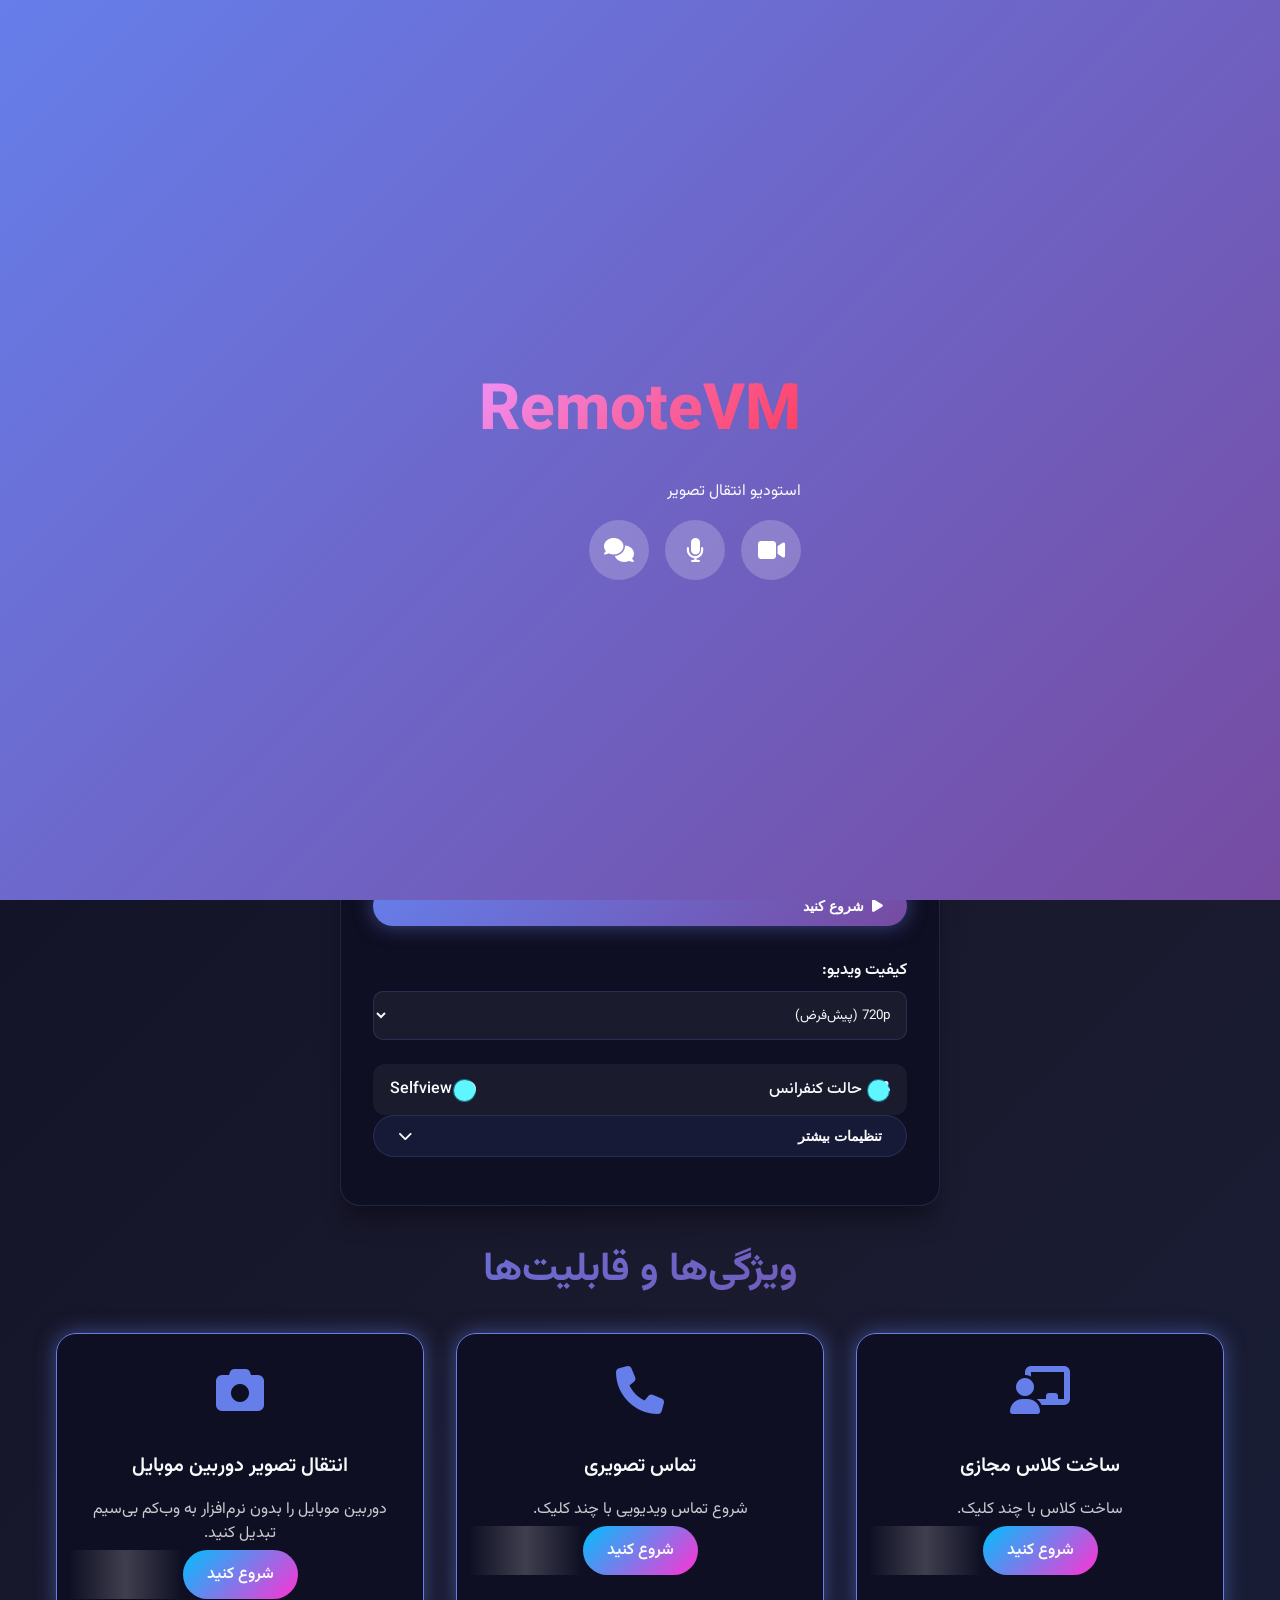
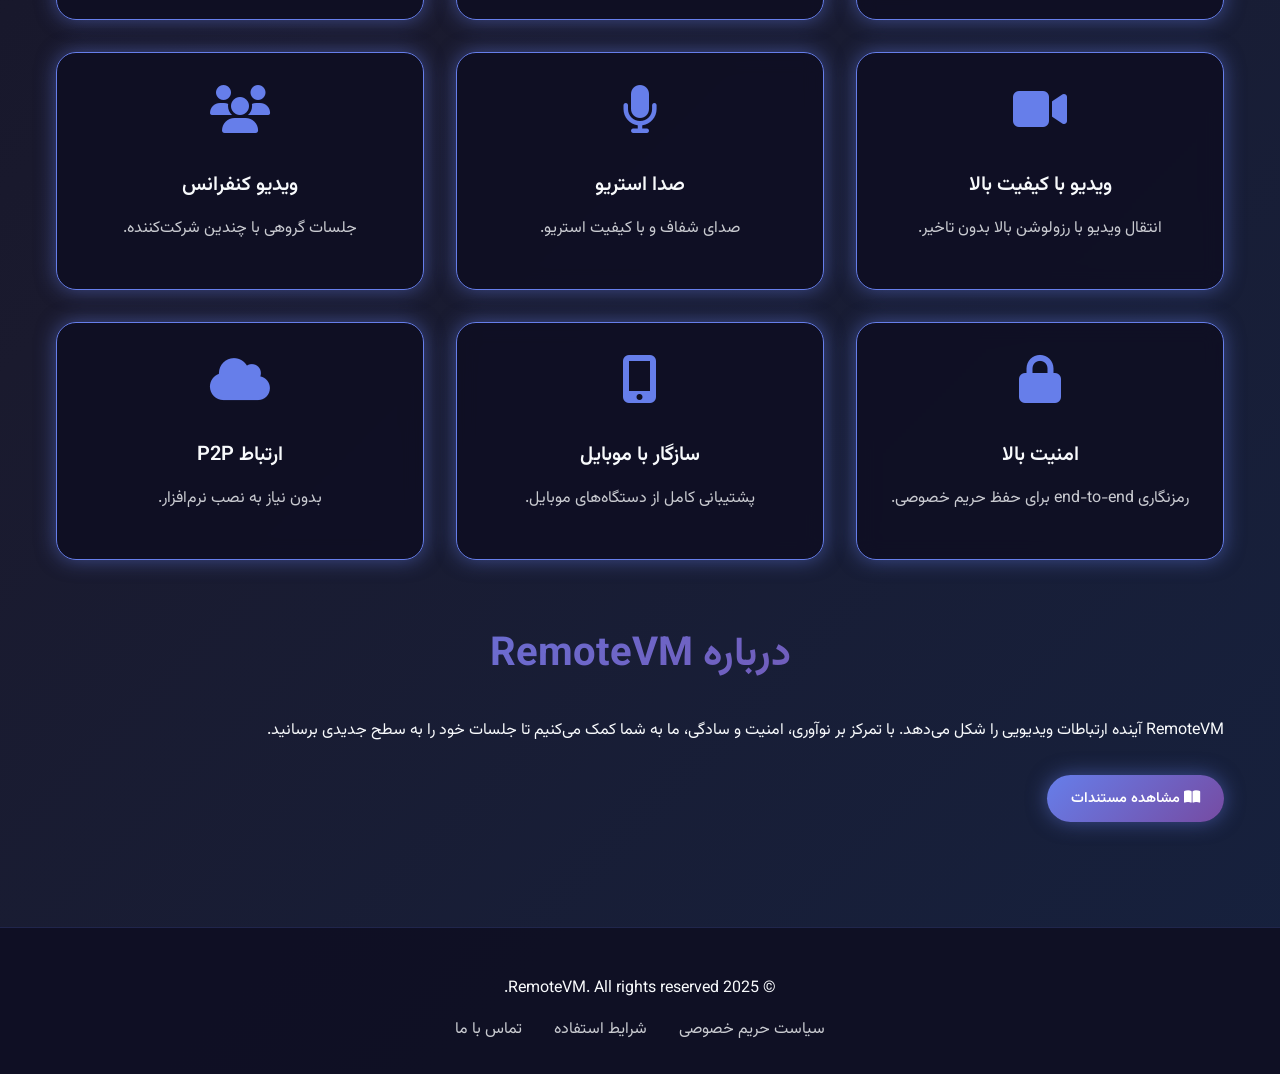
==== commit e15ee7b6: "Add files via upload" ====
--- a/index.html
+++ b/index.html
@@ -1,1557 +1,331 @@
-<!DOCTYPE html>
-<html lang="fa" dir="rtl">
-<head>
-<meta charset="UTF-8">
-<meta name="viewport" content="width=device-width, initial-scale=1.0">
-<meta name="description" content="استودیو انتقال تصویر با کیفیت بالا با RemoteVM">
-<meta name="keywords" content="تماس تصویری, RemoteVM, ویدیو کنفرانس, استریم, پخش آنلاین">
-<meta name="author" content="RemoteVM">
-<title>RemoteVM - استودیو انتقال تصویر</title>
-<link rel="icon" type="image/png" href="favicon.png" sizes="32x32">
-<link rel="stylesheet" href="https://cdnjs.cloudflare.com/ajax/libs/font-awesome/6.4.0/css/all.min.css" media="print" onload="this.media='all'">
-<style>
-    @import url('https://fonts.googleapis.com/css2?family=Vazirmatn:wght@400;700;800&display=swap');
-    :root {
-        --dark-bg: linear-gradient(135deg, #07102e 0%, #13173a 100%);
-        --success: #22c55e;
-        --danger-hover: #dc2626;
-        --warning: #f59e0b;
-        --card-bg: rgba(10, 14, 32, 0.85);
-        --video-bg: #09131d;
-        --light-bg: linear-gradient(135deg, #aeeafc 0%, #caf0fc 100%);
-        --dark-text: #ffffff;
-        --light-text: #1e293b;
-        --neon-blue: #00bfff;
-        --neon-pink: #ff32d3;
-        --primary: #6366f1;
-        --primary-hover: #4f46e5;
-        --success-hover: #16a34a;
-        --danger: #ef4444;
-        --danger-hover: #dc2626;
-        --border-light: linear-gradient(90deg, #3b82f6, #1e293b);
-        --border-dark: rgba(75,85,99,0.3);
-        --card-bg: rgba(10, 14, 32, 0.85);
-        --card-bg-light: #e6f5f9;
-        --video-bg-light: #caf0fc;
-        --primary-blue: #1e40af;
-        --secondary-blue: #3b82f6;
-        --accent-purple: #7c3aed;
-        --dark-bg: #0f172a;
-    }
-    html { scroll-behavior: smooth; }
-    body {
-        font-family: 'Vazirmatn', Arial, sans-serif;
-        background: var(--dark-bg);
-        color: var(--dark-text);
-        transition: background 0.5s, color 0.5s;
-        min-height: 100vh;
-        margin: 0;
-    }
-    body.light-mode {
-        background: var(--light-bg);
-        color: var(--light-text);
-    }
-    .container {
-        background: var(--card-bg);
-        border-radius: 1rem;
-        border: 1px solid var(--border-light);
-        box-shadow: 0 4px 24px rgba(0, 191, 255, 0.3);
-        transition: background 0.3s, box-shadow 0.3s;
-        padding: clamp(1rem, 4vw, 1.5rem);
-        width: 100%;
-        max-width: min(90vw, 1200px);
-        margin: 0 auto;
-    }
-    body.light-mode .container {
-        background: var(--card-bg-light);
-        border: 1px solid var(--border-dark);
-        box-shadow: 0 4px 24px rgba(0, 191, 255, 0.25);
-    }
-    h1, h2, h3, label {
-        font-weight: 800;
-        color: var(--dark-text);
-        transition: color 0.5s;
-    }
-    body.light-mode h1, body.light-mode h2, body.light-mode h3, body.light-mode label {
-        color: var(--light-text);
-    }
-    .btn {
-        background: rgba(70,70,70,0.22);
-        color: var(--dark-text);
-        border: 1px solid rgba(0,191,255,0.2);
-        border-radius: 0.6rem;
-        padding: clamp(0.4rem, 1.5vw, 0.6rem) clamp(0.8rem, 2.5vw, 1.2rem);
-        transition: background 0.3s, box-shadow 0.3s, transform 0.3s;
-        display: inline-flex;
-        align-items: center;
-        gap: 0.5rem;
-        font-size: clamp(0.8rem, 2vw, 0.9rem);
-        cursor: pointer;
-    }
-    .btn i {
-        font-size: clamp(0.8rem, 1.8vw, 0.9rem);
-    }
-    .btn:hover {
-        background: linear-gradient(90deg, rgba(0, 191, 255, 0.3), rgba(255, 0, 200, 0.3));
-        box-shadow: 0 0 12px rgba(0, 191, 255, 0.5);
-        transform: translateY(-2px);
-    }
-    body.light-mode .btn {
-        background: rgba(100,100,100,0.15);
-        color: var(--light-text);
-        border: 1px solid rgba(0,128,255,0.2);
-    }
-    .btn-primary {
-        background: linear-gradient(90deg, var(--primary), var(--neon-blue));
-        color: #fff;
-    }
-    .btn-primary:hover {
-        background: linear-gradient(90deg, var(--primary-hover), var(--neon-pink));
-        box-shadow: 0 0 15px rgba(0, 191, 255, 0.6);
-    }
-    .btn-success { background: var(--success); color: #fff; }
-    .btn-success:hover {
-        background: var(--success-hover);
-        box-shadow: 0 0 12px rgba(0, 191, 255, 0.5);
-    }
-    .btn-danger { background: var(--danger); color: #fff; }
-    .btn-danger:hover {
-        background: var(--danger-hover);
-        box-shadow: 0 0 12px rgba(0, 191, 255, 0.5);
-    }
-    .btn-warning { background: var(--warning); color: #fff; }
-    .btn-warning:hover {
-        background: var(--warning-hover);
-        box-shadow: 0 0 12px rgba(0, 191, 255, 0.5);
-    }
-    .btn-neutral { background: var(--border-light); color: var(--dark-text); }
-    body.light-mode .btn-neutral { background: var(--border-dark); color: var(--light-text); }
-    .btn:disabled {
-        opacity: 0.5;
-        cursor: not-allowed;
-        box-shadow: none;
-        transform: none;
-    }
-    input, select {
-        background: rgba(1, 60, 99, 0.7);
-        color: var(--dark-text);
-        border: 1px solid var(--border-light);
-        border-radius: 0.5rem;
-        padding: clamp(0.5rem, 2vw, 0.75rem);
-        width: 100%;
-        font-size: clamp(0.8rem, 2vw, 0.9rem);
-        transition: border-color 0.3s, box-shadow 0.3s;
-    }
-    body.light-mode input, body.light-mode select {
-        background: rgba(55,65,81,0.15);
-        color: var(--light-text);
-        border: 1px solid var(--border-dark);
-    }
-    input:focus, select:focus {
-        border-color: var(--neon-blue);
-        box-shadow: 0 0 0 3px rgba(0, 191, 255, 0.4);
-        outline: none;
-    }
-    input[type="range"] {
-        appearance: none;
-        height: 8px;
-        background: rgba(0, 191, 255, 0.3);
-        border-radius: 5px;
-        background-image: linear-gradient(var(--neon-blue), var(--neon-blue));
-        background-repeat: no-repeat;
-    }
-    input[type="range"]::-webkit-slider-thumb {
-        appearance: none;
-        height: 20px;
-        width: 20px;
-        border-radius: 50%;
-        background: #00778E;
-        cursor: pointer;
-        box-shadow: 0 0 15px rgba(237, 40, 255, 0.5);
-    }
-    input[type="range"]::-moz-range-thumb {
-        height: 20px;
-        width: 20px;
-        border-radius: 50%;
-        background: var(--neon-blue);
-        cursor: pointer;
-        border: none;
-        box-shadow: 0 0 5px rgba(0, 191, 255, 0.5);
-    }
-    .feature-card {
-        background: var(--card-bg);
-        border-radius: 1.3rem;
-        padding: clamp(1rem, 3vw, 1.5rem);
-        border: 1px solid var(--neon-blue);
-        box-shadow: 0 0 1px rgba(0, 191, 255, 0.5), 0 4px 20px rgba(0, 191, 255, 0.25);
-        text-align: center;
-        transition: transform 0.3s, box-shadow 0.3s;
-    }
-    body.light-mode .feature-card {
-        background: var(--card-bg-light);
-        border: 1px solid var(--border-dark);
-        box-shadow: 0 4px 20px rgba(0, 191, 255, 0.2);
-    }
-    .feature-card:hover {
-        transform: translateY(-4px);
-        box-shadow: 0 8px 24px rgba(0, 191, 255, 0.5);
-        animation: pulse-glow 2s infinite;
-    }
-    .feature-card.clickable {
-        cursor: pointer;
-    }
-    .feature-card.clickable:hover {
-        transform: translateY(-4px) scale(1.02);
-        box-shadow: 0 8px 24px rgba(0, 191, 255, 0.6);
-    }
-    .feature-card a {
-        color: inherit;
-        text-decoration: none;
-        display: block;
-    }
-    .status-indicator {
-        width: 12px;
-        height: 12px;
-        border-radius: 50%;
-        display: inline-block;
-        margin-right: 7px;
-    }
-    .status-active {
-        background: var(--success);
-        box-shadow: 0 0 10px rgba(0, 191, 255, 0.5);
-        animation: pulse-status 2s infinite;
-    }
-    .status-inactive {
-        background: var(--danger);
-    }
-    @keyframes pulse-status {
-        0% { box-shadow: 0 0 0 0 rgba(0, 191, 255, 0.5); }
-        70% { box-shadow: 0 0 0 7px rgba(0, 191, 255, 0); }
-        100% { box-shadow: 0 0 0 0 rgba(0, 191, 255, 0); }
-    }
-    @keyframes pulse-glow {
-        0% { box-shadow: 0 4px 20px rgba(0, 191, 255, 0.25); }
-        50% { box-shadow: 0 8px 30px rgba(0, 191, 255, 0.5); }
-        100% { box-shadow: 0 4px 20px rgba(0, 191, 255, 0.25); }
-    }
-    .tooltip {
-        position: relative;
-    }
-    .tooltip:hover::after {
-        content: attr(data-tooltip);
-        position: absolute;
-        bottom: 110%;
-        left: 50%;
-        transform: translateX(-50%);
-        background: linear-gradient(90deg, var(--neon-blue), var(--neon-pink));
-        color: var(--dark-text);
-        padding: 4px 10px;
-        border-radius: 4px;
-        font-size: clamp(0.75rem, 2vw, 0.85rem);
-        white-space: nowrap;
-        z-index: 20;
-        box-shadow: 0 2px 10px rgba(0, 191, 255, 0.3);
-    }
-    .zoom-text {
-        font-size: clamp(2rem, 6vw, 3rem);
-        font-weight: 800;
-        background: linear-gradient(90deg, var(--neon-blue), var(--neon-pink));
-        background-clip: text;
-        -webkit-background-clip: text;
-        color: transparent;
-        animation: pulse 2s infinite;
-        margin-bottom: 0.5rem;
-    }
-    @keyframes pulse {
-        0%, 100% { transform: scale(1); }
-        50% { transform: scale(1.05); }
-    }
-    .overlay {
-        position: fixed;
-        inset: 0;
-        z-index: 1000;
-        background: linear-gradient(135deg, #07102e 0%, #021642 80%, #00a2ff 200%);
-        display: flex;
-        align-items: center;
-        justify-content: center;
-        transition: opacity 1s;
-    }
-    body.light-mode .overlay {
-        background: linear-gradient(135deg, #e2e8f0 0%, #f8fafc 80%, #00bfff 100%);
-    }
-    .overlay.hidden {
-        opacity: 0;
-        pointer-events: none;
-    }
-    .video-call-card {
-        background: var(--video-bg);
-        color: var(--dark-text);
-        border-radius: 1.2rem;
-        border: 2px solid var(--neon-blue);
-        box-shadow: 0 8px 28px rgba(0, 191, 255, 0.3);
-        margin: 0 auto;
-        padding: clamp(1rem, 3vw, 1.5rem);
-        max-width: min(60vw, 500px);
-        transition: background 0.4s, color 0.4s, max-width 0.5s, padding 0.5s, box-shadow 0.3s;
-    }
-    body.light-mode .video-call-card {
-        background: var(--video-bg-light);
-        color: var(--light-text);
-        border: 2px solid var(--neon-blue);
-        box-shadow: 0 8px 28px rgba(0, 191, 255, 0.25);
-    }
-    .video-call-card.active {
-        max-width: 95vw;
-        padding: clamp(1.5rem, 5vw, 2.5rem);
-        box-shadow: 0 12px 32px rgba(0, 191, 255, 0.4);
-        animation: pulse-glow 2s infinite;
-    }
-    .video-call-card.active .grid {
-        gap: 0.75rem;
-        display: flex;
-        flex-wrap: wrap;
-        justify-content: center;
-    }
-    .video-frame-box {
-        width: 100%;
-        max-width: min(55vw, 450px);
-        aspect-ratio: 16/9;
-        background: linear-gradient(135deg, #1a2a5a 0%, #0a1e4a 100%);
-        border-radius: 1rem;
-        margin: 0 auto 2rem auto;
-        display: flex;
-        align-items: center;
-        justify-content: center;
-        overflow: hidden;
-        border: 2px solid var(--neon-blue);
-        box-shadow: 0 4px 20px rgba(0, 191, 255, 0.25);
-        transition: max-width 0.5s, box-shadow 0.3s, border 0.3s;
-    }
-    .video-call-card.active .video-frame-box {
-        max-width: 90vw;
-        box-shadow: 0 10px 30px rgba(0, 191, 255, 0.45);
-        border: 2.5px solid var(--neon-blue);
-    }
-    .pulsing-loader {
-        display: flex;
-        gap: clamp(0.5rem, 2vw, 0.75rem);
-        margin-bottom: 1rem;
-    }
-    .pulsing-loader .dot {
-        width: clamp(0.75rem, 2vw, 1rem);
-        height: clamp(0.75rem, 2vw, 1rem);
-        border-radius: 50%;
-        background-color: var(--neon-blue);
-        animation: pulse-dot 1.4s infinite ease-in-out both;
-    }
-    .pulsing-loader .dot:nth-child(1) { animation-delay: -0.32s; }
-    .pulsing-loader .dot:nth-child(2) { animation-delay: -0.16s; }
-    @keyframes pulse-dot {
-        0%, 80%, 100% { transform: scale(0.8); }
-        40% { transform: scale(1.2); }
-    }
-    .loading-text {
-        font-size: clamp(0.9rem, 2.5vw, 1.1rem);
-        font-weight: 600;
-        color: var(--neon-blue);
-        animation: fade-in-out 2s ease-in-out infinite;
-        text-shadow: 0 0 5px rgba(0, 191, 255, 0.5);
-    }
-    @keyframes fade-in-out {
-        0%, 100% { opacity: 0.7; transform: scale(1); }
-        50% { opacity: 1; transform: scale(1.05); }
-    }
-    .toggle-switch {
-        position: relative;
-        display: inline-block;
-        width: 50px;
-        height: 28px;
-    }
-    .toggle-switch input {
-        opacity: 0;
-        width: 0;
-        height: 0;
-    }
-    .toggle-slider {
-        position: absolute;
-        cursor: pointer;
-        top: 0;
-        left: 0;
-        right: 0;
-        bottom: 0;
-        background-color: #ccc;
-        transition: 0.4s;
-        border-radius: 28px;
-    }
-    .toggle-slider:before {
-        position: absolute;
-        content: "";
-        height: 20px;
-        width: 20px;
-        left: 4px;
-        bottom: 4px;
-        background-color: white;
-        transition: 0.4s;
-        border-radius: 50%;
-    }
-    input:checked + .toggle-slider {
-        background-color: var(--neon-blue);
-        box-shadow: 0 0 10px rgba(0, 191, 255, 0.5);
-    }
-    input:checked + .toggle-slider:before {
-        transform: translateX(22px);
-    }
-    .hidden {
-        display: none !important;
-    }
-    .grid {
-        display: grid;
-        grid-gap: 1rem;
-    }
-    .grid-cols-1 {
-        grid-template-columns: 1fr;
-    }
-    .grid-cols-3 {
-        grid-template-columns: repeat(3, 1fr);
-    }
-    .advanced-panel {
-        background: rgba(10, 14, 32, 0.4);
-        border-radius: 0.8rem;
-        border: 1px solid var(--border-light);
-        padding: 1rem;
-        margin-top: 0.5rem;
-        transition: all 0.3s ease;
-    }
-    body.light-mode .advanced-panel {
-        background: rgba(245, 245, 250, 0.4);
-        border: 1px solid var(--border-dark);
-    }
-    .transition-all {
-        transition: all 0.3s ease;
-    }
-    .transition-transform {
-        transition: transform 0.3s ease;
-    }
-    .rotate-180 {
-        transform: rotate(180deg);
-    }
-    .border-light {
-        border-color: var(--border-light);
-    }
-    body.light-mode .border-light {
-        border-color: var(--border-dark);
-    }
-    /* Hamburger Menu Styles */
-    .menu-toggle {
-        background: transparent;
-        border: none;
-        color: var(--dark-text);
-        font-size: clamp(1.2rem, 3vw, 1.5rem);
-        cursor: pointer;
-        padding: 0.5rem;
-        z-index: 0;
-        display: block; /* همیشه نمایش داده می‌شود */
-    }
-    body.light-mode .menu-toggle {
-        color: var(--light-text);
-    }
-    .menu-overlay {
-        position: fixed;
-        inset: 0;
-        background: rgba(0, 0, 0, 0.5);
-        z-index: 0;
-        transition: opacity 0.3s ease;
-    }
-    .menu-overlay.hidden {
-        opacity: 0;
-        pointer-events: none;
-    }
-    .menu-panel {
-        position: fixed;
-        top: 13%;
-        right: -100%;
-        width: min(80vw, 300px);
-        height: 100vh;
-        border-radius: 15px;
-        background: var(--card-bg);
-        border-left: 1px solid var(--border-light);
-        box-shadow: -4px 0 20px rgba(0, 191, 255, 0.25);
-        transition: right 0.3s ease;
-        z-index: 1600;
-    }
-    body.light-mode .menu-panel {
-        background: var(--card-bg-light);
-        border-left: 1px solid var(--border-dark);
-    }
-    .menu-panel.active {
-        right: 0;
-    }
-    .menu-content {
-        padding: 2rem;
-        display: flex;
-        flex-direction: column;
-        gap: 1.5rem;
-    }
-    .menu-content h2 {
-        font-size: clamp(1.5rem, 4vw, 1.75rem);
-        margin-bottom: 1rem;
-    }
-    .menu-content ul {
-        list-style: none;
-        padding: 0;
-        margin: 0;
-        display: flex;
-        flex-direction: column;
-        gap: 1rem;
-    }
-    .menu-content ul li a {
-        display: flex;
-        align-items: center;
-        gap: 0.75rem;
-        color: var(--dark-text);
-        font-size: clamp(0.9rem, 2.5vw, 1rem);
-        text-decoration: none;
-        padding: 0.5rem;
-        border-radius: 0.5rem;
-        transition: background 0.3s, color 0.3s;
-    }
-    body.light-mode .menu-content ul li a {
-        color: var(--light-text);
-    }
-    .menu-content ul li a:hover {
-        background: linear-gradient(90deg, rgba(0, 191, 255, 0.3), rgba(255, 0, 200, 0.3));
-        color: #fff;
-    }
-    @media (max-width: 768px) {
-        .menu-toggle {
-            display: block;
-        }
-        .desktop-nav {
-            display: none;
-        }
-        .container {
-            max-width: 95vw;
-            box-shadow: 0 4px 20px rgba(0, 191, 255, 0.25);
-        }
-        .video-call-card {
-            max-width: min(80vw, 450px);
-            box-shadow: 0 6px 24px rgba(0, 191, 255, 0.25);
-        }
-        .video-call-card.active {
-            max-width: 95vw;
-            box-shadow: 0 10px 28px rgba(0, 191, 255, 0.35);
-        }
-        .video-frame-box {
-            max-width: min(75vw, 400px);
-            box-shadow: 0 4px 18px rgba(0, 191, 255, 0.2);
-        }
-        .video-call-card.active .video-frame-box {
-            max-width: 90vw;
-            box-shadow: 0 8px 26px rgba(0, 191, 255, 0.4);
-        }
-        .btn {
-            padding: clamp(0.35rem, 1.2vw, 0.5rem) clamp(0.7rem, 2vw, 1rem);
-            font-size: clamp(0.75rem, 1.8vw, 0.85rem);
-        }
-        .btn i {
-            font-size: clamp(0.7rem, 1.6vw, 0.8rem);
-        }
-        h1 { font-size: clamp(1.8rem, 5vw, 2.5rem); }
-        h2 { font-size: clamp(1.5rem, 4vw, 2rem); }
-    }
-    @media (min-width: 640px) {
-        .sm\:grid-cols-2 {
-            grid-template-columns: repeat(2, 1fr);
-        }
-    }
-    @media (min-width: 768px) {
-        .md\:grid-cols-3 {
-            grid-template-columns: repeat(3, 1fr);
-        }
-        .md\:flex-row {
-            flex-direction: row;
-        }
-        .md\:justify-between {
-            justify-content: space-between;
-        }
-    }
-    @media (max-width: 640px) {
-        .container {
-            padding: clamp(0.35rem, 1vw, 1rem);
-            box-shadow: 0 4px 16px rgba(0, 191, 255, 0.2);
-        }
-        .video-call-card {
-            max-width: min(95vw, 420px);
-            padding: clamp(0.35rem, 1.5vw, 1rem);
-            box-shadow: 0 6px 20px rgba(0, 191, 255, 0.2);
-        }
-        .video-call-card.active {
-            max-width: 95vw;
-            box-shadow: 0 8px 24px rgba(0, 191, 255, 0.3);
-        }
-        .video-frame-box {
-            max-width: min(90vw, 360px);
-            height: calc(min(90vw, 350px) * 9 / 16 * 3);
-            box-shadow: 0 4px 16px rgba(0, 191, 255, 0.2);
-        }
-        .video-call-card.active .video-frame-box {
-            max-width: 95vw;
-            height: calc(95vw * 9 / 16 * 3);
-            box-shadow: 0 6px 22px rgba(0, 191, 255, 0.35);
-        }
-        .feature-card {
-            padding: clamp(0.25rem, 1.5vw, 1rem);
-            box-shadow: 0 4px 16px rgba(0, 191, 255, 0.2);
-        }
-        .grid {
-            grid-template-columns: 1fr;
-        }
-        .btn {
-            padding: clamp(0.3rem, 1vw, 0.45rem) clamp(0.6rem, 1.8vw, 0.9rem);
-            font-size: clamp(0.7rem, 1.5vw, 0.8rem);
-        }
-        .btn i {
-            font-size: clamp(0.65rem, 1.4vw, 0.75rem);
-        }
-        h1 { font-size: clamp(1.5rem, 4.5vw, 2rem); }
-        h2 { font-size: clamp(1.25rem, 3.5vw, 1.75rem); }
-        .zoom-text {
-            font-size: clamp(1.8rem, 5vw, 2.5rem);
-        }
-    }
-    .flex {
-        display: flex;
-    }
-    .flex-col {
-        flex-direction: column;
-    }
-    .items-center {
-        align-items: center;
-    }
-    .justify-center {
-        justify-content: center;
-    }
-    .justify-between {
-        justify-content: space-between;
-    }
-    .gap-2 {
-        gap: 0.5rem;
-    }
-    .gap-3 {
-        gap: 0.75rem;
-    }
-    .gap-4 {
-        gap: 1rem;
-    }
-    .text-center {
-        text-align: center;
-    }
-    .text-right {
-        text-align: right;
-    }
-    .mx-auto {
-        margin-left: auto;
-        margin-right: auto;
-    }
-    .mt-2 {
-        margin-top: 0.5rem;
-    }
-    .mt-4 {
-        margin-top: 1rem;
-    }
-    .mt-6 {
-        margin-top: 1.5rem;
-    }
-    .mb-2 {
-        margin-bottom: 0.5rem;
-    }
-    .mb-4 {
-        margin-bottom: 1rem;
-    }
-    .mb-5 {
-        margin-bottom: 1.25rem;
-    }
-    .mb-6 {
-        margin-bottom: 1.5rem;
-    }
-    .mb-8 {
-        margin-bottom: 2rem;
-    }
-    .mb-12 {
-        margin-bottom: 3rem;
-    }
-    .p-2 {
-        padding: 0.5rem;
-    }
-    .p-4 {
-        padding: 1rem;
-    }
-    .py-4 {
-        padding-top: 1rem;
-        padding-bottom: 1rem;
-    }
-    .py-6 {
-        padding-top: 1.5rem;
-        padding-bottom: 1.5rem;
-    }
-    .px-4 {
-        padding-left: 1rem;
-        padding-right: 1rem;
-    }
-    .rounded-lg {
-        border-radius: 0.5rem;
-    }
-    .w-full {
-        width: 100%;
-    }
-    .w-10 {
-        width: 2.5rem;
-    }
-    .h-10 {
-        height: 2.5rem;
-    }
-    .block {
-        display: block;
-    }
-    .text-lg {
-        font-size: 1.125rem;
-    }
-    .text-xl {
-        font-size: 1.25rem;
-    }
-    .text-2xl {
-        font-size: 1.5rem;
-    }
-    .text-3xl {
-        font-size: 1.875rem;
-    }
-    .text-sm {
-        font-size: 0.875rem;
-    }
-    .text-base {
-        font-size: 1rem;
-    }
-    .font-medium {
-        font-weight: 500;
-    }
-    .font-semibold {
-        font-weight: 600;
-    }
-    .relative {
-        position: relative;
-    }
-    .absolute {
-        position: absolute;
-    }
-    .fixed {
-        position: fixed;
-    }
-    .inset-0 {
-        top: 0;
-        right: 0;
-        bottom: 0;
-        left: 0;
-    }
-    .z-10 {
-        z-index: 10;
-    }
-    .z-50 {
-        z-index: 50;
-    }
-    .bottom-4 {
-        bottom: 1rem;
-    }
-    .right-4 {
-        right: 1rem;
-    }
-    .cursor-pointer {
-        cursor: pointer;
-    }
-    .bg-black {
-        background-color: #000;
-    }
-    .bg-opacity-30 {
-        opacity: 0.3;
-    }
-    .animate-pulse {
-        animation: pulse 2s cubic-bezier(0.4, 0, 0.6, 1) infinite;
-    }
-    .flex-wrap {
-        flex-wrap: wrap;
-    }
-    .min-w-70 {
-        min-width: 70px;
-    }
-    .border {
-        border-width: 1px;
-    }
-</style>
-</head>
-<body>
-<div id="overlay" class="overlay">
-    <div class="flex flex-col items-center justify-center">
-        <span class="zoom-text">RemoteVM</span>
-        <div class="mt-4 text-center">
-            <p class="mb-2 text-lg">استودیو انتقال تصویر</p>
-            <div class="flex justify-center gap-4">
-                <div class="flex items-center justify-center w-10 h-10 rounded-full bg-[var(--neon-blue)]/30 animate-pulse">
-                    <i class="fas fa-video"></i>
-                </div>
-                <div class="flex items-center justify-center w-10 h-10 rounded-full bg-[var(--neon-blue)]/30 animate-pulse" style="animation-delay:0.2s">
-                    <i class="fas fa-microphone"></i>
-                </div>
-                <div class="flex items-center justify-center w-10 h-10 rounded-full bg-[var(--neon-blue)]/30 animate-pulse" style="animation-delay:0.4s">
-                    <i class="fas fa-comments"></i>
-                </div>
-            </div>
-        </div>
-    </div>
-</div>
-<header id="header" class="container mx-auto py-4 px-4 mt-4 mb-8 flex justify-between items-center gap-4">
-    <div class="flex items-center gap-3">
-        <img src="favicon.png" alt="RemoteVM Logo" class="w-10 h-10 lazyload" loading="lazy">
-        <h1 class="text-2xl md:text-3xl">R.V.M</h1>
-        <span id="statusIndicator" class="status-indicator status-inactive" aria-label="وضعیت تماس"></span>
-    </div>
-    <div class="flex items-center gap-4">
-        <button id="menu-toggle" class="menu-toggle" aria-label="باز کردن منو">
-            <i id="menu-icon" class="fas fa-bars" aria-hidden="true"></i>
-        </button>
-        <div id="menu-overlay" class="menu-overlay hidden"></div>
-        <nav id="menu-panel" class="menu-panel">
-            <div class="menu-content">
-                <h2>منو</h2>
-                <ul>
-                    <li><a href="https://remotevm.ir" target="_blank" rel="noopener noreferrer"><i class="fas fa-home"></i> خانه</a></li>
-                    <li><a href="https://remotevm.ir/remotevm-tut.html" target="_blank" rel="noopener noreferrer"><i class="fas fa-book"></i> راهنما</a></li>
-                    <li><a href="https://call.remotevm.ir" target="_blank" rel="noopener noreferrer"><i class="fas fa-video"></i> تماس تصویری</a></li>
-                    <li><a href="https://about.remotevm.ir" target="_blank" rel="noopener noreferrer"><i class="fas fa-info-circle"></i> درباره ما</a></li>
-                    <li><a href="https://room.remotevm.ir" target="_blank" rel="noopener noreferrer"><i class="fas fa-users-cog"></i> پنل حرفه‌ای</a></li>
-                    <li><a href="https://remotevm.ir/product" target="_blank" rel="noopener noreferrer"><i class="fas fa-box-open"></i> محصولات</a></li>
-                    <li><a href="https://seccam.remotevm.ir" target="_blank" rel="noopener noreferrer"><i class="fas fa-eye"></i> Security Cam</a></li>
-                    <li><a href="https://class.remotevm.ir" target="_blank" rel="noopener noreferrer"><i class="fas fa-chalkboard-teacher"></i> RVM ClassRoom</a></li>
-                </ul>
-            </div>
-        </nav>
-        <button id="themeToggle" class="btn btn-neutral" aria-label="تغییر تم" data-tooltip="تغییر تم روشن/تاریک">
-            <i class="fas fa-moon"></i>
-        </button>
-    </div>
-</header>
-<main class="container mx-auto px-4 py-6">
-    <section class="text-center mb-12">
-        <h2 class="text-xl md:text-2xl mb-4"> RemoteVM </h2>
-        <p class="text-base md:text-lg mb-6">پلتفرم حرفه‌ای برای برگزاری کنفرانس‌های ویدیویی و جلسات آنلاین.</p>
-    </section>
-    <section id="call" class="video-call-card mb-12">
-        <h2 class="text-xl md:text-2xl text-center mb-6"> استودیو انتقال تصویر </h2>
-        <div class="grid grid-cols-1 sm:grid-cols-2 gap-3 mb-6">
-            <button id="startCallBtn" class="btn btn-primary" aria-label="شروع کنید" data-tooltip="شروع جلسه جدید">
-                <i class="fas fa-play mr-2 text-sm"></i>شروع کنید
-            </button>
-            <button id="fullscreenBtn" class="btn btn-success hidden" aria-label="تمام‌صفحه" data-tooltip="نمایش در حالت تمام‌صفحه">
-                <i class="fas fa-expand mr-2 text-sm"></i>تمام‌صفحه
-            </button>
-            <button id="stopCallBtn" class="btn btn-danger hidden" aria-label="توقف تماس" data-tooltip="پایان دادن به تماس">
-                <i class="fas fa-stop mr-2 text-sm"></i>توقف تماس
-            </button>
-            <button id="resetCallBtn" class="btn btn-neutral hidden" aria-label="ریست صفحه" data-tooltip="اعمال کیفیت جدید و ریست اتصال">
-                <i class="fas fa-sync mr-2 text-sm"></i>ریست اتصال
-            </button>
-            <button id="muteBtn" class="btn btn-warning hidden" aria-label="بی‌صدا کردن" data-tooltip="بی‌صدا/باصدا کردن میکروفون">
-                <i class="fas fa-microphone mr-2 text-sm"></i>بی‌صدا
-            </button>
-        </div>
-        <div class="mb-5">
-            <label for="qualitySelect" class="block font-medium mb-2">کیفیت ویدیو:</label>
-            <select id="qualitySelect" class="w-full">
-                <option value="2">480p</option>
-                <option value="1" selected>720p (پیش‌فرض) </option>
-                <option value="0" >1080p </option>
-            </select>
-        </div>
-        <div class="flex items-center justify-between mb-6 p-2 rounded-lg">
-            <label for="uiCheckbox" class="flex items-center gap-2 cursor-pointer text-sm font-medium">
-                <i class="fas fa-eye-slash text-sm"></i>
-                <span>حذف رابط کاربری (UI-less)</span>
-            </label>
-            <label class="toggle-switch">
-                <input type="checkbox" id="uiCheckbox" />
-                <span class="toggle-slider"></span>
-            </label>
-        </div>
-        <div class="flex items-center justify-between mb-6 p-2 rounded-lg">
-            <label for="conferenceCheckbox" class="flex items-center gap-2 cursor-pointer text-sm font-medium">
-                <i class="fas fa-users text-sm"></i>
-                <span>حالت کنفرانس</span>
-            </label>
-            <label class="toggle-switch">
-                <input type="checkbox" id="conferenceCheckbox" />
-                <span class="toggle-slider"></span>
-            </label>
-        </div>
-        <div class="mb-6">
-            <button id="advancedSettingsToggle" class="btn btn-neutral w-full text-right flex items-center justify-between mb-2">
-                <span>تنظیمات بیشتر</span>
-                <i class="fas fa-chevron-down transition-transform duration-300"></i>
-            </button>
-            <div id="advancedSettingsPanel" class="hidden advanced-panel transition-all duration-300">
-                <div class="flex items-center justify-between mb-4">
-                    <label for="stereoCheckbox" class="flex items-center gap-2 cursor-pointer text-sm font-medium">
-                        <i class="fas fa-volume-high text-sm"></i>
-                        <span> صدای استریو </span>
-                    </label>
-                    <label class="toggle-switch">
-                        <input type="checkbox" id="stereoCheckbox" />
-                        <span class="toggle-slider"></span>
-                    </label>
-                </div>
-                <div class="mb-4">
-                    <label for="codecSelect" class="block font-medium mb-2 text-sm">کدک ویدیویی:</label>
-                    <select id="codecSelect" class="w-full">
-                        <option value="">پیش‌فرض</option>
-                        <option value="vp8">VP8 (سازگاری بالا)</option>
-                        <option value="vp9">VP9 (کیفیت بالاتر)</option>
-                        <option value="h264">H.264 (سازگاری با iOS)</option>
-                    </select>
-                </div>
-                <div class="mb-4">
-                    <label for="bitrateRange" class="block font-medium mb-2 text-sm">بیت‌ریت (کیفیت ویدیو):</label>
-                    <div class="flex items-center gap-3">
-                        <input type="range" id="bitrateRange" min="500" max="8000" step="500" value="2500" class="w-full" />
-                        <span id="bitrateValue" class="min-w-70 text-sm text-center">2500 kbps</span>
-                    </div>
-                </div>
-                <div class="mb-4">
-                    <label for="audioDeviceSelect" class="block font-medium mb-2 text-sm">دستگاه صوتی:</label>
-                    <select id="audioDeviceSelect" class="w-full">
-                        <option value="">دستگاه پیش‌فرض</option>
-                    </select>
-                </div>
-                <div class="mb-4">
-                    <label for="videoDeviceSelect" class="block font-medium mb-2 text-sm">دوربین:</label>
-                    <select id="videoDeviceSelect" class="w-full">
-                        <option value="">دوربین پیش‌فرض</option>
-                    </select>
-                </div>
-            </div>
-        </div>
-        <div id="callContainer" class="video-frame-box relative w-full mb-6 hidden">
-            <div id="loadingOverlay" class="absolute inset-0 flex flex-col items-center justify-center bg-black bg-opacity-30 rounded-lg z-10">
-                <div class="pulsing-loader">
-                    <div class="dot"></div>
-                    <div class="dot"></div>
-                    <div class="dot"></div>
-                </div>
-                <span class="loading-text">در حال برقراری ارتباط...</span>
-            </div>
-            <iframe
-                id="vdoFrame"
-                class="w-full h-full rounded-lg border-2 border-light"
-                allow="camera; microphone; fullscreen; display-capture"
-                title="پنجره استودیو انتقال تصویر"
-                loading="lazy"
-                src=""
-            ></iframe>
-        </div>
-        <section id="obsSection" class="mt-6 hidden">
-            <label for="obsLink" class="block font-medium mb-2">لینک مخصوص OBS:</label>
-            <div class="flex gap-2">
-                <input type="text" id="obsLink" value="" class="w-full" readonly aria-label="لینک OBS" />
-                <button id="copyLinkBtn" class="btn btn-neutral" aria-label="کپی لینک OBS" data-tooltip="کپی لینک OBS">
-                    <i class="fas fa-copy text-sm"></i>
-                </button>
-            </div>
-            <p id="copyMessage" class="mt-2 text-sm text-[var(--success)] hidden" role="alert"></p>
-            <p id="errorMessage" class="mt-2 text-sm text-[var(--danger)] hidden" role="alert"></p>
-        </section>
-        <section id="inviteSection" class="mt-6 hidden">
-            <label for="inviteLink" class="block font-medium mb-2">لینک دعوت به اتاق:</label>
-            <div class="flex gap-2">
-                <input type="text" id="inviteLink" value="" class="w-full" readonly aria-label="لینک دعوت" />
-                <button id="copyInviteBtn" class="btn btn-neutral" aria-label="کپی لینک دعوت" data-tooltip="کپی لینک دعوت">
-                    <i class="fas fa-copy text-sm"></i>
-                </button>
-            </div>
-            <p id="copyInviteMessage" class="mt-2 text-sm text-[var(--success)] hidden" role="alert"></p>
-            <p id="errorInviteMessage" class="mt-2 text-sm text-[var(--danger)] hidden" role="alert"></p>
-        </section>
-    </section>
-    <section id="features" class="mb-12">
-        <h2 class="text-xl md:text-2xl text-center mb-8">ویژگی‌های RemoteVM</h2>
-        <div class="grid grid-cols-1 sm:grid-cols-2 md:grid-cols-3 gap-4" id="featuresContainer"></div>
-    </section>
-    <section id="about" class="text-center">
-        <h2 class="text-xl md:text-2xl mb-4">درباره RemoteVM</h2>
-        <a href="https://about.remotevm.ir/docs" target="_blank" rel="noopener noreferrer" class="btn btn-primary">
-            <i class="fas fa-book-open mr-2"></i>مشاهده مستندات
-        </a>
-    </section>
-</main>
-<footer class="container mx-auto px-4 py-6 text-center">
-    <p>&copy; 2025 RemoteVM. All rights reserved.</p>
-    <div class="flex justify-center gap-4 mt-4">
-        <a href="https://remotevm.ir/privacy-policy.html" class="text-sm" target="_blank" rel="noopener noreferrer">سیاست حریم خصوصی</a>
-        <a href="https://remotevm.ir/remotevm-tut.html" class="text-sm" target="_blank" rel="noopener noreferrer">شرایط استفاده</a>
-        <a href="https://remotevm.site/contact" class="text-sm" target="_blank" rel="noopener noreferrer">تماس با ما</a>
-    </div>
-</footer>
-<script defer>
-document.addEventListener('DOMContentLoaded', function() {
-    // Initialize theme from localStorage or default to dark
-    const savedTheme = localStorage.getItem('theme') || 'dark';
-    if (savedTheme === 'light') {
-        document.body.classList.add('light-mode');
-        document.getElementById('themeToggle').innerHTML = '<i class="fas fa-sun"></i>';
-    }
-    // Theme toggle functionality
-    const themeToggle = document.getElementById('themeToggle');
-    themeToggle.addEventListener('click', () => {
-        document.body.classList.toggle('light-mode');
-        const isLight = document.body.classList.contains('light-mode');
-        localStorage.setItem('theme', isLight ? 'light' : 'dark');
-        themeToggle.innerHTML = isLight ? '<i class="fas fa-sun"></i>' : '<i class="fas fa-moon"></i>';
-    });
-    // Menu toggle functionality
-    const menuToggle = document.getElementById('menu-toggle');
-    const menuPanel = document.getElementById('menu-panel');
-    const menuOverlay = document.getElementById('menu-overlay');
-    const menuIcon = document.getElementById('menu-icon');
-    menuToggle.addEventListener('click', () => {
-        const isActive = menuPanel.classList.contains('active');
-        menuPanel.classList.toggle('active');
-        menuOverlay.classList.toggle('hidden');
-        menuIcon.className = isActive ? 'fas fa-bars' : 'fas fa-times';
-        document.body.style.overflow = isActive ? 'auto' : 'hidden';
-    });
-    menuOverlay.addEventListener('click', () => {
-        menuPanel.classList.remove('active');
-        menuOverlay.classList.add('hidden');
-        menuIcon.className = 'fas fa-bars';
-        document.body.style.overflow = 'auto';
-    });
-    const menuLinks = menuPanel.querySelectorAll('a');
-    menuLinks.forEach(link => {
-        link.addEventListener('click', () => {
-            menuPanel.classList.remove('active');
-            menuOverlay.classList.add('hidden');
-            menuIcon.className = 'fas fa-bars';
-            document.body.style.overflow = 'auto';
-        });
-    });
-    // Loading screen
-    setTimeout(() => {
-        document.getElementById('overlay').classList.add('hidden');
-    }, 2000);
-    // Feature cards
-    const features = [
-        {icon:'fa-video',title:'ویدیو با کیفیت بالا',desc:'انتقال ویدیو با رزولوشن بالا بدون تاخیر.' ,},
-        {icon:'fa-microphone',title:'صدا استریو',desc:'صدای شفاف و با کیفیت استریو.'},
-        {icon:'fa-users',title:' ویدیو کنفرانس ',desc:'جلسات گروهی با چندین شرکت‌کننده.'},
-        {icon:'fa-lock',title:'امنیت بالا',desc:'رمزنگاری end-to-end برای حفظ حریم خصوصی.'},
-        {icon:'fa-mobile-alt',title:'سازگار با موبایل',desc:'پشتیبانی کامل از دستگاه‌های موبایل.'},
-        {icon:'fa-cloud',title:'ارتباط P2P',desc:'بدون نیاز به نصب نرم‌افزار.'},
-        {icon:'fa-chalkboard-teacher',title:'ساخت کلاس مجازی',desc:' ساخت کلاس با چند کلیک.',url:'https://class.remotevm.ir'},
-        {icon: 'fa-phone', title: 'تماس تصویری', desc: 'شروع تماس ویدیویی با چند کلیک.',url:'https://call.remotevm.ir'},
-        {icon: 'fa-camera', title: 'انتقال تصویر دوربین موبایل', desc: 'دوربین موبایل را بدون نرم‌افزار به وب‌کم بی‌سیم تبدیل کنید.',url:'https://webcam.remotevm.ir'}
-    ];
-    const featuresContainer = document.getElementById('featuresContainer');
-    featuresContainer.innerHTML = '';
-    features.forEach(feature => {
-        const card = document.createElement('div');
-        card.className = 'feature-card';
-        let content = `<i class="fas ${feature.icon} text-3xl mb-4" style="color:var(--neon-blue);"></i><h3 class="text-lg font-semibold mb-2">${feature.title}</h3><p class="text-sm">${feature.desc}</p>`;
-        if (feature.url) {
-            card.classList.add('clickable');
-            content = `<a href="${feature.url}" target="_blank" rel="noopener noreferrer">${content}</a>`;
-        }
-        card.innerHTML = content;
-        featuresContainer.appendChild(card);
-    });
-    // Get UI elements
-    const startCallBtn = document.getElementById('startCallBtn');
-    const stopCallBtn = document.getElementById('stopCallBtn');
-    const resetCallBtn = document.getElementById('resetCallBtn');
-    const fullscreenBtn = document.getElementById('fullscreenBtn');
-    const muteBtn = document.getElementById('muteBtn');
-    const qualitySelect = document.getElementById('qualitySelect');
-    const uiCheckbox = document.getElementById('uiCheckbox');
-    const stereoCheckbox = document.getElementById('stereoCheckbox');
-    const codecSelect = document.getElementById('codecSelect');
-    const bitrateRange = document.getElementById('bitrateRange');
-    const bitrateValue = document.getElementById('bitrateValue');
-    const conferenceCheckbox = document.getElementById('conferenceCheckbox');
-    const vdoFrame = document.getElementById('vdoFrame');
-    const callContainer = document.getElementById('callContainer');
-    const obsSection = document.getElementById('obsSection');
-    const obsLink = document.getElementById('obsLink');
-    const copyLinkBtn = document.getElementById('copyLinkBtn');
-    const copyMessage = document.getElementById('copyMessage');
-    const errorMessage = document.getElementById('errorMessage');
-    const inviteSection = document.getElementById('inviteSection');
-    const inviteLink = document.getElementById('inviteLink');
-    const copyInviteBtn = document.getElementById('copyInviteBtn');
-    const copyInviteMessage = document.getElementById('copyInviteMessage');
-    const errorInviteMessage = document.getElementById('errorInviteMessage');
-    const loadingOverlay = document.getElementById('loadingOverlay');
-    const statusIndicator = document.getElementById('statusIndicator');
-    const advancedSettingsToggle = document.getElementById('advancedSettingsToggle');
-    const advancedSettingsPanel = document.getElementById('advancedSettingsPanel');
-    const videoCallCard = document.getElementById('call');
-    const audioDeviceSelect = document.getElementById('audioDeviceSelect');
-    const videoDeviceSelect = document.getElementById('videoDeviceSelect');
-    // Initialize bitrate display
-    bitrateValue.textContent = `${bitrateRange.value} kbps`;
-   
-    // Advanced settings toggle
-    advancedSettingsToggle.addEventListener('click', () => {
-        advancedSettingsPanel.classList.toggle('hidden');
-        const icon = advancedSettingsToggle.querySelector('i');
-        icon.classList.toggle('rotate-180');
-    });
-    // Bitrate range input
-    bitrateRange.addEventListener('input', () => {
-        bitrateValue.textContent = `${bitrateRange.value} kbps`;
-    });
-    // Populate media devices when available
-    if (navigator.mediaDevices && navigator.mediaDevices.enumerateDevices) {
-        navigator.mediaDevices.enumerateDevices()
-            .then(devices => {
-                const audioDevices = devices.filter(device => device.kind === 'audioinput');
-                const videoDevices = devices.filter(device => device.kind === 'videoinput');
-               
-                // Clear existing options except the default one
-                audioDeviceSelect.innerHTML = '<option value="">دستگاه پیش‌فرض</option>';
-                videoDeviceSelect.innerHTML = '<option value="">دوربین پیش‌فرض</option>';
-               
-                // Add audio devices
-                audioDevices.forEach((device, index) => {
-                    const option = document.createElement('option');
-                    option.value = device.deviceId;
-                    option.text = device.label || `میکروفون ${index + 1}`;
-                    audioDeviceSelect.appendChild(option);
-                });
-               
-                // Add video devices
-                videoDevices.forEach((device, index) => {
-                    const option = document.createElement('option');
-                    option.value = device.deviceId;
-                    option.text = device.label || `دوربین ${index + 1}`;
-                    videoDeviceSelect.appendChild(option);
-                });
-            })
-            .catch(err => {
-                console.warn('مشکل در دسترسی به دستگاه‌های ورودی/خروجی:', err);
-            });
-    }
-    // Helper functions
-    function generateRandomString(length = 10) {
-        return Math.random().toString(36).substring(2, length + 2);
-    }
-    function getParams(isViewer = false) {
-        let params = [];
-        if (!isViewer) {
-            // کیفیت ویدیو
-            const quality = qualitySelect.value;
-            if (quality) params.push(`quality=${quality}`);
-           
-            // دستگاه‌های ورودی
-            const audioDevice = audioDeviceSelect.value;
-            if (audioDevice) params.push(`audioinput=${audioDevice}`);
-           
-            const videoDevice = videoDeviceSelect.value;
-            if (videoDevice) params.push(`videoinput=${videoDevice}`);
-        }
-       
-        // تنظیمات دیگر
-        const codec = codecSelect.value;
-        if (codec) params.push(`codec=${codec}`);
-       
-        const bitrate = bitrateRange.value;
-        if (bitrate) params.push(`vb=${bitrate}`);
-       
-        if (stereoCheckbox.checked) params.push('stereo=1');
-        if (uiCheckbox.checked) params.push('cleanoutput=1');
-       
-        return params.length ? `&${params.join('&')}` : '';
-    }
-    function updateUrlParams(baseUrl, newParams) {
-        if (!baseUrl) return '';
-        try {
-            const url = new URL(baseUrl, 'https://live.remotevm.ir/');
-            const searchParams = new URLSearchParams(url.search);
-           
-            // فقط پارامترهای مهم را نگه دار
-            for (const key of Array.from(searchParams.keys())) {
-                if (key !== 'room' && key !== 'push' && key !== 'view' && key !== 'scene') {
-                    searchParams.delete(key);
-                }
-            }
-           
-            // پارامترهای جدید را اضافه کن
-            if (newParams) {
-                const paramsString = newParams.replace(/^&/, '');
-                const newSearchParams = new URLSearchParams(paramsString);
-                for (const [key, value] of newSearchParams) {
-                    searchParams.set(key, value);
-                }
-            }
-           
-            url.search = searchParams.toString();
-            return url.toString();
-        } catch (error) {
-            console.error('خطا در بروزرسانی پارامترهای URL:', error);
-            return baseUrl;
-        }
-    }
-    // متغیرهای وضعیت تماس
-    let currentID = '';
-    let isConference = false;
-    let baseObsUrl = '';
-    let baseInviteUrl = '';
-    let baseIframeUrl = '';
-    let isIframeLoaded = false;
-    let isMuted = false;
-    let loadingTimer = null;
-    // تابع برای ایجاد event listener برای رویداد load
-    function setupIframeLoadHandler() {
-        // پاک کردن تایمر قبلی اگر وجود داشته باشد
-        if (loadingTimer) {
-            clearTimeout(loadingTimer);
-            loadingTimer = null;
-        }
-       
-        // حذف همه event listener های قبلی
-        vdoFrame.onload = null;
-       
-        // ایجاد event listener جدید
-        vdoFrame.onload = function() {
-            console.log('iframe loaded');
-            isIframeLoaded = true;
-            loadingOverlay.classList.add('hidden');
-           
-            // پاک کردن تایمر
-            if (loadingTimer) {
-                clearTimeout(loadingTimer);
-                loadingTimer = null;
-            }
-        };
-       
-        // تایمر پشتیبان برای مخفی کردن انیمیشن بارگذاری پس از مدت مشخص
-        loadingTimer = setTimeout(() => {
-            console.log('loading timeout reached');
-            if (!isIframeLoaded) {
-                isIframeLoaded = true;
-                loadingOverlay.classList.add('hidden');
-            }
-            loadingTimer = null;
-        }, 8000);
-    }
-    // بروزرسانی لینک‌های تماس وقتی تنظیمات تغییر می‌کند
-    function updateCallLinks(changedElement) {
-        if (!currentID) return;
-       
-        const isConferenceChange = changedElement === conferenceCheckbox;
-        const newIsConference = conferenceCheckbox.checked;
-       
-        if ((isConferenceChange && newIsConference !== isConference) || changedElement === startCallBtn) {
-            isConference = newIsConference;
-            if (isConference) {
-                baseIframeUrl = `https://live.remotevm.ir/?room=${currentID}`;
-                baseObsUrl = `https://live.remotevm.ir/?room=${currentID}&scene=0`;
-                baseInviteUrl = `https://live.remotevm.ir/?room=${currentID}`;
-                inviteSection.classList.remove('hidden');
-            } else {
-                baseIframeUrl = `https://live.remotevm.ir/?push=${currentID}`;
-                baseObsUrl = `https://live.remotevm.ir/?view=${currentID}`;
-                baseInviteUrl = '';
-                inviteSection.classList.add('hidden');
-            }
-           
-            // نمایش انیمیشن بارگذاری
-            loadingOverlay.classList.remove('hidden');
-            isIframeLoaded = false;
-           
-            // تنظیم event listener برای رویداد load
-            setupIframeLoadHandler();
-           
-            // بروزرسانی منبع iframe با پارامترهای جدید
-            vdoFrame.src = updateUrlParams(baseIframeUrl, getParams());
-           
-            // بازنشانی وضعیت رابط کاربری
-            isMuted = false;
-            muteBtn.innerHTML = '<i class="fas fa-microphone mr-2 text-sm"></i>بی‌صدا';
-        }
-       
-        // بروزرسانی لینک‌ها
-        obsLink.value = updateUrlParams(baseObsUrl, getParams(true));
-        if (isConference) {
-            inviteLink.value = updateUrlParams(baseInviteUrl, '');
-        }
-    }
-    // شروع تماس
-    startCallBtn.addEventListener('click', () => {
-        try {
-            currentID = generateRandomString();
-            baseObsUrl = '';
-            baseInviteUrl = '';
-            baseIframeUrl = '';
-           
-            updateCallLinks(startCallBtn);
-           
-            // نمایش رابط کاربری تماس
-            callContainer.classList.remove('hidden');
-            obsSection.classList.remove('hidden');
-            startCallBtn.classList.add('hidden');
-            stopCallBtn.classList.remove('hidden');
-            resetCallBtn.classList.remove('hidden');
-            fullscreenBtn.classList.remove('hidden');
-            muteBtn.classList.remove('hidden');
-           
-            // بروزرسانی نشانگر وضعیت
-            statusIndicator.classList.remove('status-inactive');
-            statusIndicator.classList.add('status-active');
-           
-            // گسترش کارت
-            videoCallCard.classList.add('active');
-        } catch (error) {
-            console.error('خطا در شروع تماس:', error);
-            errorMessage.textContent = 'خطا در شروع تماس. لطفاً دوباره تلاش کنید.';
-            errorMessage.classList.remove('hidden');
-            setTimeout(() => errorMessage.classList.add('hidden'), 3000);
-        }
-    });
-    // توقف تماس
-    stopCallBtn.addEventListener('click', () => {
-        try {
-            // پاک کردن تایمر اگر هنوز فعال است
-            if (loadingTimer) {
-                clearTimeout(loadingTimer);
-                loadingTimer = null;
-            }
-           
-            // پاک کردن منبع iframe
-            vdoFrame.src = '';
-           
-            // پاک کردن لینک‌ها
-            obsLink.value = '';
-            inviteLink.value = '';
-           
-            // مخفی کردن انیمیشن بارگذاری
-            loadingOverlay.classList.add('hidden');
-           
-            // مخفی کردن رابط کاربری تماس
-            callContainer.classList.add('hidden');
-            obsSection.classList.add('hidden');
-            inviteSection.classList.add('hidden');
-            startCallBtn.classList.remove('hidden');
-            stopCallBtn.classList.add('hidden');
-            resetCallBtn.classList.add('hidden');
-            fullscreenBtn.classList.add('hidden');
-            muteBtn.classList.add('hidden');
-           
-            // بروزرسانی نشانگر وضعیت
-            statusIndicator.classList.add('status-inactive');
-            statusIndicator.classList.remove('status-active');
-           
-            // جمع کردن کارت
-            videoCallCard.classList.remove('active');
-           
-            // بازنشانی وضعیت
-            currentID = '';
-            baseObsUrl = '';
-            baseInviteUrl = '';
-            baseIframeUrl = '';
-            isIframeLoaded = false;
-            isMuted = false;
-        } catch (error) {
-            console.error('خطا در توقف تماس:', error);
-        }
-    });
-    // بازنشانی تماس
-    resetCallBtn.addEventListener('click', () => {
-        if (!currentID || !baseIframeUrl) return;
-       
-        try {
-            // نمایش انیمیشن بارگذاری
-            loadingOverlay.classList.remove('hidden');
-            isIframeLoaded = false;
-           
-            // تنظیم event listener برای رویداد load
-            setupIframeLoadHandler();
-           
-            // بروزرسانی منبع iframe با پارامترهای فعلی
-            vdoFrame.src = updateUrlParams(baseIframeUrl, getParams());
-           
-            // بروزرسانی لینک‌ها
-            updateCallLinks(resetCallBtn);
-           
-            // بازنشانی وضعیت رابط کاربری
-            isMuted = false;
-            muteBtn.innerHTML = '<i class="fas fa-microphone mr-2 text-sm"></i>بی‌صدا';
-        } catch (error) {
-            console.error('خطا در بازنشانی تماس:', error);
-            errorMessage.textContent = 'خطا در بازنشانی تماس. لطفاً دوباره تلاش کنید.';
-            errorMessage.classList.remove('hidden');
-            setTimeout(() => errorMessage.classList.add('hidden'), 3000);
-        }
-    });
-    // دکمه تمام‌صفحه
-    fullscreenBtn.addEventListener('click', () => {
-        try {
-            if (vdoFrame.requestFullscreen) {
-                vdoFrame.requestFullscreen();
-            } else if (vdoFrame.mozRequestFullScreen) {
-                vdoFrame.mozRequestFullScreen();
-            } else if (vdoFrame.webkitRequestFullscreen) {
-                vdoFrame.webkitRequestFullscreen();
-            } else if (vdoFrame.msRequestFullscreen) {
-                vdoFrame.msRequestFullscreen();
-            }
-        } catch (error) {
-            console.error('خطا در ورود به حالت تمام‌صفحه:', error);
-            errorMessage.textContent = 'خطا در نمایش تمام‌صفحه.';
-            errorMessage.classList.remove('hidden');
-            setTimeout(() => errorMessage.classList.add('hidden'), 3000);
-        }
-    });
-    // دکمه بی‌صدا
-    muteBtn.addEventListener('click', () => {
-        if (!isIframeLoaded) {
-            errorMessage.textContent = 'لطفاً صبر کنید تا ارتباط برقرار شود.';
-            errorMessage.classList.remove('hidden');
-            setTimeout(() => errorMessage.classList.add('hidden'), 3000);
-            return;
-        }
-       
-        try {
-            isMuted = !isMuted;
-            muteBtn.innerHTML = isMuted
-                ? '<i class="fas fa-microphone-slash mr-2 text-sm"></i>باصدا'
-                : '<i class="fas fa-microphone mr-2 text-sm"></i>بی‌صدا';
-               
-            // ارسال پیام به iframe
-            vdoFrame.contentWindow.postMessage({ mute: isMuted }, 'https://live.remotevm.ir');
-        } catch (err) {
-            console.error('خطا در تغییر وضعیت بی‌صدا:', err);
-            errorMessage.textContent = 'خطا در تغییر وضعیت میکروفون.';
-            errorMessage.classList.remove('hidden');
-            setTimeout(() => errorMessage.classList.add('hidden'), 3000);
-        }
-    });
-    // دکمه کپی لینک OBS
-    copyLinkBtn.addEventListener('click', () => {
-        if (!obsLink.value) return;
-       
-        try {
-            if (navigator.clipboard) {
-                navigator.clipboard.writeText(obsLink.value)
-                    .then(() => {
-                        copyMessage.textContent = 'لینک با موفقیت کپی شد!';
-                        copyMessage.classList.remove('hidden');
-                        setTimeout(() => copyMessage.classList.add('hidden'), 3000);
-                    })
-                    .catch(err => {
-                        console.error('خطا در کپی لینک:', err);
-                        // استفاده از روش قدیمی
-                        obsLink.select();
-                        document.execCommand('copy');
-                        copyMessage.textContent = 'لینک کپی شد!';
-                        copyMessage.classList.remove('hidden');
-                        setTimeout(() => copyMessage.classList.add('hidden'), 3000);
-                    });
-            } else {
-                // برای مرورگرهای قدیمی‌تر
-                obsLink.select();
-                document.execCommand('copy');
-                copyMessage.textContent = 'لینک کپی شد!';
-                copyMessage.classList.remove('hidden');
-                setTimeout(() => copyMessage.classList.add('hidden'), 3000);
-            }
-        } catch (err) {
-            console.error('خطا در کپی لینک:', err);
-            errorMessage.textContent = 'خطا در کپی لینک.';
-            errorMessage.classList.remove('hidden');
-            setTimeout(() => errorMessage.classList.add('hidden'), 3000);
-        }
-    });
-    // دکمه کپی لینک دعوت
-    copyInviteBtn.addEventListener('click', () => {
-        if (!inviteLink.value) return;
-       
-        try {
-            if (navigator.clipboard) {
-                navigator.clipboard.writeText(inviteLink.value)
-                    .then(() => {
-                        copyInviteMessage.textContent = 'لینک دعوت با موفقیت کپی شد!';
-                        copyInviteMessage.classList.remove('hidden');
-                        setTimeout(() => copyInviteMessage.classList.add('hidden'), 3000);
-                    })
-                    .catch(err => {
-                        console.error('خطا در کپی لینک دعوت:', err);
-                        // استفاده از روش قدیمی
-                        inviteLink.select();
-                        document.execCommand('copy');
-                        copyInviteMessage.textContent = 'لینک دعوت کپی شد!';
-                        copyInviteMessage.classList.remove('hidden');
-                        setTimeout(() => copyInviteMessage.classList.add('hidden'), 3000);
-                    });
-            } else {
-                // برای مرورگرهای قدیمی‌تر
-                inviteLink.select();
-                document.execCommand('copy');
-                copyInviteMessage.textContent = 'لینک دعوت کپی شد!';
-                copyInviteMessage.classList.remove('hidden');
-                setTimeout(() => copyInviteMessage.classList.add('hidden'), 3000);
-            }
-        } catch (err) {
-            console.error('خطا در کپی لینک دعوت:', err);
-            errorInviteMessage.textContent = 'خطا در کپی لینک دعوت.';
-            errorInviteMessage.classList.remove('hidden');
-            setTimeout(() => errorInviteMessage.classList.add('hidden'), 3000);
-        }
-    });
-    // بروزرسانی لینک‌ها هنگام تغییر تنظیمات
-    [qualitySelect, codecSelect, bitrateRange, stereoCheckbox, uiCheckbox, conferenceCheckbox,
-     audioDeviceSelect, videoDeviceSelect].forEach(element => {
-        element.addEventListener('change', () => updateCallLinks(element));
-    });
-    // گوش دادن به پیام‌های iframe
-    window.addEventListener('message', (event) => {
-        if (event.origin !== 'https://live.remotevm.ir') return;
-       
-        try {
-            const data = event.data;
-           
-            // مدیریت وضعیت اتصال
-            if (data.connected === true) {
-                loadingOverlay.classList.add('hidden');
-                isIframeLoaded = true;
-               
-                // پاک کردن تایمر اگر هنوز فعال است
-                if (loadingTimer) {
-                    clearTimeout(loadingTimer);
-                    loadingTimer = null;
-                }
-            } else if (data.connected === false) {
-                errorMessage.textContent = 'ارتباط قطع شد. در حال تلاش مجدد...';
-                errorMessage.classList.remove('hidden');
-                setTimeout(() => errorMessage.classList.add('hidden'), 3000);
-            }
-           
-            // مدیریت تغییر وضعیت بی‌صدا
-            if (data.isMuted !== undefined) {
-                isMuted = data.isMuted;
-                muteBtn.innerHTML = isMuted
-                    ? '<i class="fas fa-microphone-slash mr-2 text-sm"></i>باصدا'
-                    : '<i class="fas fa-microphone mr-2 text-sm"></i>بی‌صدا';
-            }
-        } catch (error) {
-            console.error('خطا در پردازش پیام از iframe:', error);
-        }
-    });
-});
-</script>
-<script async src="https://cdn.tailwindcss.com"></script>
-</body>
-</html>
+<!DOCTYPE html>
+<html lang="fa" dir="rtl">
+<head>
+    <meta charset="UTF-8">
+    <meta name="viewport" content="width=device-width, initial-scale=1.0">
+    <meta name="description" content="استودیو انتقال تصویر با کیفیت بالا با RemoteVM - پلتفرم حرفه‌ای برای کنفرانس‌های ویدیویی">
+    <meta name="keywords" content="تماس تصویری, RemoteVM, ویدیو کنفرانس, استریم, پخش آنلاین">
+    <meta name="author" content="RemoteVM">
+    <title>RemoteVM - استودیو انتقال تصویر مدرن</title>
+    <link rel="stylesheet" type="text/css" href="./assets/style.css" />
+    <link rel="icon" type="image/png" href="favicon.png" sizes="32x32">
+    <link rel="stylesheet" href="https://cdnjs.cloudflare.com/ajax/libs/font-awesome/6.4.0/css/all.min.css" async>
+    <link href="https://fonts.googleapis.com/css2?family=Vazirmatn:wght@400;600;700;800&display=swap" rel="stylesheet">
+    <script src="https://cdn.tailwindcss.com"></script>
+
+    <script>
+        tailwind.config = {
+            theme: {
+                extend: {
+                    fontFamily: {
+                        'vazir': ['Vazirmatn', 'sans-serif'],
+                    },
+                    colors: {
+                        'neon-blue': '#00bfff',
+                        'neon': '#0fffff',
+                        'neon-pink': '#ff32d3',
+                        'primary': '#6366f1',
+                        'success': '#22c55e',
+                        'dark-bg': 'linear-gradient(135deg, #07102e 0%, #13173a 100%)',
+                    },
+                    animation: {
+                        'pulse-glow': 'pulse-glow 2s infinite',
+                        'float': 'float 3s ease-in-out infinite',
+                    }
+                }
+            }
+        }
+    </script>
+
+</head>
+<body class="min-h-screen bg-gradient-to-br from-gray-900 via-black to-gray-900 text-white">
+
+    <!-- Loading Overlay -->
+    <div id="overlay" class="overlay fixed inset-0 bg-black/90 backdrop-blur-xl flex items-center justify-center z-50 transition-opacity duration-500">
+        <div class="overlay-content text-center animate-pulse">
+            <h1 class="text-5xl md:text-6xl font-bold bg-gradient-to-r from-neon-blue to-neon mb-4">
+                RemoteVM
+            </h1>
+            <p class="text-lg md:text-xl opacity-80 mb-8">استودیو انتقال تصویر</p>
+            <div class="overlay-icons flex justify-center gap-6 text-3xl">
+                <div class="overlay-icon animate-bounce" style="animation-delay: 0s;"><i class="fas fa-video text-neon-blue"></i></div>
+                <div class="overlay-icon animate-bounce" style="animation-delay: 0.2s;"><i class="fas fa-microphone text-neon-pink"></i></div>
+                <div class="overlay-icon animate-bounce" style="animation-delay: 0.4s;"><i class="fas fa-comments text-neon"></i></div>
+            </div>
+        </div>
+    </div>
+
+    <header class="sticky top-0 z-40 bg-black/50 backdrop-blur-xl border-b border-neon-blue/20">
+        <div class="container mx-auto px-4">
+            <div class="header-content flex justify-between items-center py-4">
+                <!-- لوگو و وضعیت در سمت راست (چون dir=rtl) -->
+                <div class="logo-section flex items-center gap-3">
+                    <div class="logo w-10 h-10">
+                        <img src="favicon.png" alt="RemoteVM Logo" loading="lazy" class="w-full h-full object-contain">
+                    </div>
+                    <h1 class="text-2xl font-bold bg-gradient-to-r from-neon-blue to-neon-pink bg-clip-text text-transparent">R.V.M</h1>
+                    <div id="statusIndicator" class="status-indicator w-3 h-3 rounded-full bg-gray-600" aria-label="وضعیت تماس"></div>
+                </div>
+
+                <!-- دکمه‌ها در سمت چپ (راست در RTL) -->
+                <div class="header-actions flex items-center gap-3">
+                    <button id="themeToggle" class="btn btn-neutral p-2" aria-label="تغییر تم">
+                        <i class="fas fa-moon"></i>
+                    </button>
+                    <!-- دکمه همبرگری در سمت راست (هماهنگ با منو) -->
+                    <button id="menuToggle" class="menu-toggle p-2">
+                        <i class="fas fa-bars"></i>
+                    </button>
+                </div>
+            </div>
+        </div>
+    </header>
+
+        <!-- Mobile Menu -->
+    <!-- Mobile Menu Overlay -->
+    <div id="menuOverlay" class="fixed inset-0 bg-black/70 z-40 opacity-0 invisible transition-all duration-300 pointer-events-none"></div>
+
+    <!-- Mobile Menu Overlay -->
+    <div id="menuOverlay" class="fixed inset-0 bg-black/70 z-40 opacity-0 invisible transition-all duration-300 pointer-events-none"></div>
+
+    <!-- Mobile Menu Overlay -->
+    <div id="menuOverlay" class="fixed inset-0 bg-black/70 z-40 opacity-0 invisible transition-all duration-300 pointer-events-none"></div>
+
+    <!-- Mobile Menu -->
+    <nav id="mobileMenu" class="fixed top-0 right-0 h-full w-64 bg-black/90 backdrop-blur-xl z-50 transform translate-x-full transition-transform duration-300 overflow-y-auto">
+        <div class="p-6">
+            <!-- دکمه بستن + عنوان -->
+            <div class="flex justify-between items-center mb-6 border-b border-white/10 pb-4">
+                <h3 class="text-lg font-bold text-neon-blue">منو</h3>
+                <button id="closeMenuBtn" class="text-white hover:text-neon-pink transition text-xl w-8 h-8 flex items-center justify-center rounded-full hover:bg-white/10">
+                    <i class="fas fa-times"></i>
+                </button>
+            </div>
+
+            <ul class="space-y-4">
+                <li><a href="https://remotevm.ir" target="_blank" rel="noopener noreferrer" class="flex items-center gap-3 text-neon-blue hover:text-neon-pink transition"><i class="fas fa-home"></i> خانه</a></li>
+                <li><a href="https://remotevm.ir/remotevm-tut.html" target="_blank" rel="noopener noreferrer" class="flex items-center gap-3 text-neon-blue hover:text-neon-pink transition"><i class="fas fa-book"></i> راهنما</a></li>
+                <li><a href="https://call.remotevm.ir" target="_blank" rel="noopener noreferrer" class="flex items-center gap-3 text-neon-blue hover:text-neon-pink transition"><i class="fas fa-video"></i> تماس تصویری</a></li>
+                <li><a href="https://about.remotevm.ir" target="_blank" rel="noopener noreferrer" class="flex items-center gap-3 text-neon-blue hover:text-neon-pink transition"><i class="fas fa-info-circle"></i> درباره ما</a></li>
+                <li><a href="https://room.remotevm.ir" target="_blank" rel="noopener noreferrer" class="flex items-center gap-3 text-neon-blue hover:text-neon-pink transition"><i class="fas fa-users-cog"></i> پنل حرفه‌ای</a></li>
+                <li><a href="https://seccam.remotevm.ir" target="_blank" rel="noopener noreferrer" class="flex items-center gap-3 text-neon-blue hover:text-neon-pink transition"><i class="fas fa-eye"></i> Security Cam</a></li>
+                <li><a href="https://class.remotevm.ir" target="_blank" rel="noopener noreferrer" class="flex items-center gap-3 text-neon-blue hover:text-neon-pink transition"><i class="fas fa-chalkboard-teacher"></i> ساخت کلاس آنلاین</a></li>
+                <li><a href="https://linkgen.remotevm.ir/" target="_blank" rel="noopener noreferrer" class="flex items-center gap-3 text-neon-blue hover:text-neon-pink transition"><i class="fa-solid fa-sliders"></i> مولد لینک</a></li>
+                <li><a href="https://remotevm.ir/product" target="_blank" rel="noopener noreferrer" class="flex items-center gap-3 text-neon-blue hover:text-neon-pink transition"><i class="fas fa-box-open"></i> محصولات</a></li>
+            </ul>
+        </div>
+    </nav>
+    <!-- Main -->
+    <main>
+        <div class="container mx-auto">
+
+            <!-- Intro Section -->
+            <section class="intro-section hero-gradient py-20 px-4 relative overflow-hidden scroll-reveal">
+                <div class="absolute inset-0 flex items-center justify-center pointer-events-none">
+                    <div class="relative w-72 h-72 flex items-center justify-center opacity-80">
+                        <div class="absolute w-32 h-32 rounded-full border border-cyan-400/60 animate-ring"></div>
+                        <div class="absolute w-52 h-52 rounded-full border border-pink-500/40 animate-ring" style="animation-delay: 0.5s;"></div>
+                        <div class="absolute w-72 h-72 rounded-full border border-indigo-400/30 animate-ring" style="animation-delay: 1s;"></div>
+                        <div class="absolute w-24 h-24 rounded-full bg-gradient-to-r from-cyan-400 via-pink-500 to-indigo-400 blur-2xl opacity-70 animate-pulse"></div>
+                    </div>
+                </div>
+                <h2 class="section-title text-5xl md:text-7xl font-bold mb-6 relative z-10 bg-gradient-to-l from-neon-blue to-neon bg-clip-text text-transparent">
+                    RemoteVM
+                </h2>
+                <p class="intro-text text-xl md:text-2xl mb-8 max-w-2xl mx-auto  relative z-10">
+                    پلتفرم حرفه‌ای برای برگزاری کنفرانس‌های ویدیویی و جلسات آنلاین با کیفیت بالا و بدون تاخیر.
+                </p>
+                <div class="absolute inset-0 opacity-20">
+                    <div class="absolute top-20 left-10 w-20 h-20 bg-neon-blue rounded-full blur-xl animate-float"></div>
+                    <div class="absolute bottom-20 right-10 w-32 h-32 bg-neon-pink rounded-full blur-2xl animate-float" style="animation-delay: 1s;"></div>
+                </div>
+            </section>
+
+            <!-- Video Call Studio -->
+            <section id="call" class="video-call-card py-20 px-4 bg-black/20 backdrop-blur-sm scroll-reveal">
+                <h2 class="section-title text-3xl md:text-4xl font-bold text-center mb-12">استودیو انتقال تصویر</h2>
+                <div class="w-full mx-auto">
+                    <!-- Controls -->
+                    <div class="controls-grid grid grid-cols-1 md:grid-cols-4 gap-4 mb-8">
+                        <button id="startCallBtn" class="btn btn-primary" aria-label="شروع کنید" data-tooltip="شروع جلسه جدید">
+                            <i class="fas fa-play"></i> شروع کنید
+                        </button>
+                        <button id="fullscreenBtn" class="btn btn-neutral hidden" aria-label="تمام‌صفحه">
+                            <i class="fas fa-expand"></i> تمام‌صفحه
+                        </button>
+                        <button id="resetCallBtn" class="btn btn-neutral hidden" aria-label="ریست اتصال">
+                            <i class="fas fa-sync"></i> ریست اتصال
+                        </button>                        
+                        <button id="stopCallBtn" class="btn btn-secondary hidden" aria-label="توقف تماس">
+                            <i class="fas fa-stop"></i> توقف تماس
+                        </button>
+                        <button id="muteBtn" class="btn btn-warning hidden" aria-label="بی‌صدا کردن">
+                            <i class="fas fa-microphone"></i> بی‌صدا
+                        </button>
+                    </div>
+
+                    <!-- Quality & Toggles -->
+                    <div class="form-group mb-6">
+                        <label for="qualitySelect" class="form-label">کیفیت ویدیو:</label>
+                        <select id="qualitySelect" class="bg-white/10 backdrop-blur-sm border border-neon-blue rounded-xl p-3 text-white w-full">
+                            <option value="2">480p</option>
+                            <option value="1" selected>720p (پیش‌فرض)</option>
+                            <option value="0">1080p</option>
+                        </select>
+                    </div>
+
+                    <div class="toggle-group grid grid-cols-1 sm:grid-cols-3 gap-6 justify-items-center mb-6">
+
+
+                        <div class="flex items-center gap-3 w-full max-w-xs justify-between">
+                            <label for="conferenceCheckbox" class="toggle-label flex items-center gap-2 cursor-pointer text-sm md:text-base">
+                                <i class="fas fa-users"></i> <span>حالت کنفرانس</span>
+                            </label>
+                            <label class="toggle-switch">
+                                <input type="checkbox" id="conferenceCheckbox">
+                                <span class="toggle-slider"></span>
+                            </label>
+                        </div>
+
+                        <div class="flex items-center gap-3 w-full max-w-xs justify-between opacity-50">
+                            <label for="selfviewCheckbox" class="toggle-label flex items-center gap-2 cursor-pointer text-sm md:text-base">
+                                <i class="fas fa-user-circle"></i> <span> Selfview</span>
+                            </label>
+                            <label class="toggle-switch">
+                                <input type="checkbox" id="selfviewCheckbox" disabled>
+                                <span class="toggle-slider"></span>
+                            </label>
+                        </div>
+                    </div>
+
+                    <!-- Advanced Settings -->
+                    <button id="advancedSettingsToggle" class="btn btn-neutral advanced-toggle w-full mb-6">
+                        <span>تنظیمات بیشتر</span>
+                        <i class="fas fa-chevron-down ml-2"></i>
+                    </button>
+
+                    <div id="advancedSettingsPanel" class="hidden advanced-panel space-y-6 mb-8">
+                        <!-- Stereo, Codec, Bitrate, Devices -->
+                        <div class="toggle-group">
+                            <label for="stereoCheckbox" class="toggle-label"><i class="fas fa-volume-high"></i> صدای استریو</label>
+                            <label class="toggle-switch"><input type="checkbox" id="stereoCheckbox"><span class="toggle-slider"></span></label>
+                        </div>
+                        <!-- حذف رابط کاربری — دقیقاً مثل صدای استریو -->
+                        <div class="flex items-center justify-between w-full mb-4">
+                            <label for="uiCheckbox" class="flex items-center gap-2 cursor-pointer text-sm md:text-base text-gray-300">
+                                <i class="fas fa-eye-slash text-purple-400"></i>
+                                <span>حذف رابط کاربری</span>
+                            </label>
+                            <label class="toggle-switch">
+                                <input type="checkbox" id="uiCheckbox">
+                                <span class="toggle-slider"></span>
+                            </label>
+                        </div>
+                        <div class="form-group">
+                            <label for="codecSelect" class="form-label">کدک ویدیویی:</label>
+                            <select id="codecSelect" class="bg-white/10 backdrop-blur-sm border border-neon-blue rounded-xl p-3 text-white w-full">
+                                <option value="">پیش‌فرض</option>
+                                <option value="vp8">VP8</option>
+                                <option value="vp9">VP9</option>
+                                <option value="h264">H.264</option>
+                            </select>
+                        </div>
+
+                        <div class="form-group">
+                            <label for="bitrateRange" class="form-label">بیت‌ریت:</label>
+                            <div class="flex items-center gap-3">
+                                <input type="range" id="bitrateRange" min="500" max="8000" step="500" value="2500" class="flex-1">
+                                <span id="bitrateValue" class="text-sm font-mono">2500 kbps</span>
+                            </div>
+                        </div>
+
+                        <div class="form-group">
+                            <label for="audioDeviceSelect" class="form-label">دستگاه صوتی:</label>
+                            <select id="audioDeviceSelect" class="bg-white/10 backdrop-blur-sm border border-neon-blue rounded-xl p-3 text-white w-full">
+                                <option value="">پیش‌فرض</option>
+                            </select>
+                        </div>
+
+                        <div class="form-group">
+                            <label for="videoDeviceSelect" class="form-label">دوربین:</label>
+                            <select id="videoDeviceSelect" class="bg-white/10 backdrop-blur-sm border border-neon-blue rounded-xl p-3 text-white w-full">
+                                <option value="">پیش‌فرض</option>
+                            </select>
+                        </div>
+                    </div>
+
+                    <!-- Video Frame -->
+                    <div id="callContainer" class="video-frame relative bg-gradient-to-br from-gray-900 to-black rounded-2xl overflow-hidden shadow-2xl mb-8 hidden">
+                        <div id="loadingOverlay" class="loading-overlay absolute inset-0 bg-black/80 flex items-center justify-center hidden">
+                            <div class="flex flex-col items-center gap-4">
+                                <div class="loader flex gap-2">
+                                    <div class="dot w-3 h-3 bg-neon-blue rounded-full animate-bounce"></div>
+                                    <div class="dot w-3 h-3 bg-neon-pink rounded-full animate-bounce" style="animation-delay: 0.1s;"></div>
+                                    <div class="dot w-3 h-3 bg-indigo-400 rounded-full animate-bounce" style="animation-delay: 0.2s;"></div>
+                                </div>
+                                <span class="text-neon-blue font-semibold text-lg">در حال اتصال...</span>
+                            </div>
+                        </div>
+                        <iframe id="vdoFrame" allow="camera; microphone; fullscreen; display-capture" title="استودیو انتقال تصویر" src="" loading="lazy" class="w-full "></iframe>
+                    </div>
+
+                    <!-- OBS & Invite Links -->
+                    <section id="obsSection" class="link-section hidden mb-6">
+                        <label for="obsLink" class="form-label">لینک OBS:</label>
+                        <div class="link-input-group flex gap-2">
+                            <input type="text" id="obsLink" class="link-input flex-1" readonly>
+                            <button id="copyLinkBtn" class="btn btn-neutral"><i class="fas fa-copy"></i></button>
+                        </div>
+                        <p id="copyMessage" class="message success hidden text-green-400 text-sm mt-1"></p>
+                        <p id="errorMessage" class="message error hidden text-red-400 text-sm mt-1"></p>
+                    </section>
+
+                    <section id="inviteSection" class="link-section hidden">
+                        <label for="inviteLink" class="form-label">لینک دعوت:</label>
+                        <div class="link-input-group flex gap-2">
+                            <input type="text" id="inviteLink" class="link-input flex-1" readonly>
+                            <button id="copyInviteBtn" class="btn btn-neutral"><i class="fas fa-copy"></i></button>
+                        </div>
+                        <p id="copyInviteMessage" class="message success hidden text-green-400 text-sm mt-1"></p>
+                        <p id="errorInviteMessage" class="message error hidden text-red-400 text-sm mt-1"></p>
+                    </section>
+                </div>
+            </section>
+
+            <!-- Features Section -->
+            <section id="features" class="py-20 px-4 scroll-reveal">
+                <h2 class="section-title text-3xl md:text-4xl font-bold text-center mb-16">ویژگی‌ها و قابلیت‌ها</h2>
+                <div class="features-grid grid grid-cols-1 md:grid-cols-3 gap-8" id="featuresContainer">
+                    <!-- پر شده توسط JS -->
+                </div>
+            </section>
+
+            <!-- About Section -->
+            <section id="about" class="py-20 px-4 text-center scroll-reveal">
+                <h2 class="section-title text-3xl md:text-4xl font-bold mb-6">درباره RemoteVM</h2>
+                <p class="text-xl mb-8 max-w-2xl mx-auto opacity-90">
+                    RemoteVM آینده ارتباطات ویدیویی را شکل می‌دهد. با تمرکز بر نوآوری، امنیت و سادگی، ما به شما کمک می‌کنیم تا جلسات خود را به سطح جدیدی برسانید.
+                </p>
+                <a href="https://about.remotevm.ir/docs" class="btn btn-primary about-btn" target="_blank" rel="noopener noreferrer">
+                    <i class="fas fa-book-open"></i> مشاهده مستندات
+                </a>
+            </section>
+        </div>
+    </main>
+
+    <!-- Footer -->
+    <footer class="py-12 px-4 bg-black/30 backdrop-blur-sm text-center border-t border-neon-blue/20">
+        <div class="container mx-auto">
+            <p class="mb-4">&copy; 2025 RemoteVM. All rights reserved.</p>
+            <div class="footer-links flex justify-center gap-6 flex-wrap">
+                <a href="https://remotevm.ir/privacy-policy.html" target="_blank" class="text-neon-blue hover:text-neon-pink transition" rel="noopener noreferrer">سیاست حریم خصوصی</a>
+                <a href="https://remotevm.ir/remotevm-tut.html" target="_blank" class="text-neon-blue hover:text-neon-pink transition" rel="noopener noreferrer">شرایط استفاده</a>
+                <a href="https://remotevm.site/contact" target="_blank" class="text-neon-blue hover:text-neon-pink transition" rel="noopener noreferrer">تماس با ما</a>
+            </div>
+        </div>
+    </footer>
+
+
+<script src="assets/main.js" defer></script>
+</body>
+</html>
--- a/assets/style.css
+++ b/assets/style.css
@@ -0,0 +1,896 @@
+        #menuToggle {
+            display: flex !important; /* همیشه نمایش داده بشه */
+        }
+        body {
+            font-family: 'Vazirmatn', sans-serif;
+            background: var(--dark-bg, linear-gradient(135deg, #07102e 0%, #13173a 100%));
+            color: white;
+            overflow-x: hidden;
+        }
+        .light-mode {
+            background: linear-gradient(135deg, #aeeafc 0%, #caf0fc 100%);
+            color: #1e293b;
+        }
+        .hero-gradient {
+            background: linear-gradient(135deg, rgba(0, 191, 255, 0.1) 0%, rgba(255, 50, 211, 0.1) 100%);
+        }
+        .card-hover {
+            transition: all 0.3s ease;
+            transform: translateY(0);
+        }
+        .card-hover:hover {
+            transform: translateY(-10px) scale(1.02);
+            box-shadow: 0 20px 40px rgba(0, 191, 255, 0.3);
+        }
+        .micro-animation {
+            transition: transform 0.2s ease;
+        }
+        .micro-animation:hover {
+            transform: scale(1.05);
+        }
+        @keyframes pulse-glow {
+            0%, 100% { box-shadow: 0 0 5px rgba(0, 191, 255, 0.5); }
+            50% { box-shadow: 0 0 20px rgba(0, 191, 255, 0.8); }
+        }
+        @keyframes float {
+            0%, 100% { transform: translateY(0px); }
+            50% { transform: translateY(-10px); }
+        }
+        .floating {
+            animation: float 3s ease-in-out infinite;
+        }
+        .scroll-reveal {
+            opacity: 0;
+            transform: translateY(30px);
+            transition: all 0.6s ease;
+        }
+        .scroll-reveal.revealed {
+            opacity: 1;
+            transform: translateY(0);
+        }
+        .cursor-custom {
+            cursor: url("data:image/svg+xml;utf8,<svg xmlns='http://www.w3.org/2000/svg' width='32' height='32' viewBox='0 0 32 32'><circle cx='16' cy='16' r='8' fill='%2300bfff' opacity='0.5'/></svg>"), auto;
+        }
+        .btn-modern {
+            background: linear-gradient(135deg, var(--neon-blue, #00bfff), var(--neon-pink, #ff32d3));
+            border: none;
+            border-radius: 50px;
+            padding: 12px 24px;
+            font-weight: 600;
+            transition: all 0.3s ease;
+            position: relative;
+            overflow: hidden;
+        }
+        .btn-modern::before {
+            content: '';
+            position: absolute;
+            top: 0;
+            left: -100%;
+            width: 100%;
+            height: 100%;
+            background: linear-gradient(90deg, transparent, rgba(255,255,255,0.2), transparent);
+            transition: left 0.5s;
+        }
+        .btn-modern:hover::before {
+            left: 100%;
+        }
+        .btn-modern:hover {
+            transform: translateY(-2px);
+            box-shadow: 0 10px 20px rgba(0, 191, 255, 0.3);
+        }
+        .feature-card {
+            background: rgba(255,255,255,0.05);
+            backdrop-filter: blur(10px);
+            border: 1px solid rgba(0, 191, 255, 0.2);
+            border-radius: 20px;
+            padding: 2rem;
+            text-align: center;
+            position: relative;
+            overflow: hidden;
+        }
+        .feature-card::before {
+            content: '';
+            position: absolute;
+            top: 0;
+            left: 0;
+            right: 0;
+            height: 4px;
+            background: linear-gradient(90deg, var(--neon-blue), var(--neon-pink));
+        }
+        .featured-card {
+            background: linear-gradient(135deg, rgba(34, 197, 94, 0.1), rgba(16, 163, 74, 0.1));
+            border-color: var(--success, #22c55e);
+        }
+        .featured-card::before {
+            background: linear-gradient(90deg, var(--success), #16a34a);
+        }
+        @media (prefers-reduced-motion: reduce) {
+            * { animation-duration: 0.01ms !important; }
+        }
+        :root {
+            --dark-bg: linear-gradient(135deg, #0f0f23 0%, #1a1a2e 50%, #16213e 100%);
+            --light-bg: linear-gradient(135deg, #f0f4f8 0%, #e2e8f0 100%);
+            --card-bg-dark: rgba(15, 15, 35, 0.9);
+            --card-bg-light: rgba(255, 255, 255, 0.95);
+            --primary-gradient: linear-gradient(135deg, #667eea 0%, #764ba2 100%);
+            --secondary-gradient: linear-gradient(135deg, #f093fb 0%, #ff3953 100%);
+            --success: #10b981;
+            --danger: #ef4444;
+            --warning: #f59e0b;
+            --neon-glow: 0 0 20px rgba(102, 126, 234, 0.5);
+            --border-dark: rgba(102, 126, 234, 0.2);
+            --border-light: rgba(102, 126, 234, 0.1);
+            --text-dark: #f8fafc;
+            --text-light: #1e293b;
+            --shadow-dark: 0 20px 25px -5px rgba(0, 0, 0, 0.3), 0 10px 10px -5px rgba(0, 0, 0, 0.1);
+            --shadow-light: 0 10px 15px -3px rgba(0, 0, 0, 0.1), 0 4px 6px -2px rgba(0, 0, 0, 0.05);
+        }
+        * {
+            box-sizing: border-box;
+        }
+        html {
+            scroll-behavior: smooth;
+            scroll-padding-top: 80px;
+        }
+        body {
+            font-family: 'Vazirmatn', sans-serif;
+            background: var(--dark-bg);
+            color: var(--text-dark);
+            margin: 0;
+            min-height: 100vh;
+            transition: background-color 0.3s ease, color 0.3s ease;
+            overflow-x: hidden;
+        }
+        body.light-mode {
+            background: var(--light-bg);
+            color: var(--text-light);
+        }
+        .container {
+            max-width: 1200px;
+            margin: 0 auto;
+            padding: 0 1rem;
+        }
+        header {
+            background: rgba(15, 15, 35, 0.95);
+            backdrop-filter: blur(10px);
+            border-bottom: 1px solid var(--border-dark);
+            position: sticky;
+            top: 0;
+            z-index: 100;
+            transition: background 0.3s ease;
+        }
+        body.light-mode header {
+            background: rgba(255, 255, 255, 0.95);
+            border-bottom: 1px solid var(--border-light);
+        }
+        .header-content {
+            display: flex;
+            justify-content: space-between;
+            align-items: center;
+            padding: 1rem 0;
+        }
+        .logo-section {
+            display: flex;
+            align-items: center;
+            gap: 1rem;
+        }
+        .logo img {
+            width: 40px;
+            height: 40px;
+            border-radius: 50%;
+            box-shadow: var(--neon-glow);
+        }
+        .logo h1 {
+            margin: 0;
+            font-size: 1.5rem;
+            font-weight: 700;
+            background: var(--primary-gradient);
+            -webkit-background-clip: text;
+            background-clip: text;
+            -webkit-text-fill-color: transparent;
+        }
+        .status-indicator {
+            width: 12px;
+            height: 12px;
+            border-radius: 50%;
+            background: var(--danger);
+            box-shadow: 0 0 0 0 rgba(239, 68, 68, 0.7);
+            animation: pulse-ring 2s infinite;
+        }
+        .status-active {
+            background: var(--success);
+            box-shadow: 0 0 0 0 rgba(16, 185, 129, 0.7);
+            animation: pulse-ring 2s infinite;
+        }
+        @keyframes pulse-ring {
+            0% { box-shadow: 0 0 0 0 rgba(16, 185, 129, 0.7); }
+            70% { box-shadow: 0 0 0 10px rgba(16, 185, 129, 0); }
+            100% { box-shadow: 0 0 0 0 rgba(16, 185, 129, 0); }
+        }
+        .header-actions {
+            display: flex;
+            align-items: center;
+            gap: 1rem;
+        }
+        .btn {
+            display: inline-flex;
+            align-items: center;
+            gap: 0.5rem;
+            padding: 0.75rem 1.5rem;
+            border-radius: 50px;
+            font-weight: 600;
+            text-decoration: none;
+            border: none;
+            cursor: pointer;
+            transition: all 0.3s ease;
+            font-size: 0.9rem;
+            position: relative;
+            overflow: hidden;
+        }
+        .btn::before {
+            content: '';
+            position: absolute;
+            top: 0;
+            left: -100%;
+            width: 100%;
+            height: 100%;
+            background: linear-gradient(90deg, transparent, rgba(255, 255, 255, 0.2), transparent);
+            transition: left 0.5s;
+        }
+        .btn:hover::before {
+            left: 100%;
+        }
+        .btn-primary {
+            background: var(--primary-gradient);
+            color: white;
+            box-shadow: var(--neon-glow);
+        }
+        .btn-primary:hover {
+            transform: translateY(-2px);
+            box-shadow: 0 10px 25px rgba(102, 126, 234, 0.4);
+        }
+        .btn-secondary {
+            background: var(--secondary-gradient);
+            color: white;
+        }
+        .btn-secondary:hover {
+            transform: translateY(-2px);
+            box-shadow: 0 10px 25px rgba(245, 87, 108, 0.4);
+        }
+        .btn-neutral {
+            background: rgba(102, 126, 234, 0.1);
+            color: var(--text-dark);
+            border: 1px solid var(--border-dark);
+        }
+        body.light-mode .btn-neutral {
+            background: rgba(102, 126, 234, 0.05);
+            color: var(--text-light);
+            border: 1px solid var(--border-light);
+        }
+        .btn-neutral:hover {
+            background: rgba(102, 126, 234, 0.2);
+            transform: translateY(-2px);
+        }
+        .menu-toggle {
+            background: none;
+            border: none;
+            color: var(--text-dark);
+            font-size: 1.5rem;
+            cursor: pointer;
+            padding: 0.5rem;
+            display: block;
+        }
+        body.light-mode .menu-toggle {
+            color: var(--text-light);
+        }
+        .header-actions nav {
+            display: none;
+        }
+        .mobile-menu {
+            position: fixed;
+            top: 0;
+            right: -100%;
+            width: 300px;
+            height: 100vh;
+            background: var(--card-bg-dark);
+            transition: right 0.3s ease;
+            z-index: 200;
+            padding: 2rem 0;
+            box-shadow: -10px 0 30px rgba(0, 0, 0, 0.3);
+        }
+        body.light-mode .mobile-menu {
+            background: var(--card-bg-light);
+        }
+        .mobile-menu.active {
+            right: 0;
+        }
+        .mobile-menu ul {
+            list-style: none;
+            padding: 0;
+            margin: 0;
+        }
+        .mobile-menu li {
+            margin: 0;
+        }
+        .mobile-menu a {
+            display: flex;
+            align-items: center;
+            gap: 1rem;
+            padding: 1rem 2rem;
+            color: var(--text-dark);
+            text-decoration: none;
+            transition: background 0.3s ease;
+            border-bottom: 1px solid var(--border-dark);
+        }
+        body.light-mode .mobile-menu a {
+            color: var(--text-light);
+            border-bottom: 1px solid var(--border-light);
+        }
+        .mobile-menu a:hover {
+            background: rgba(102, 126, 234, 0.1);
+        }
+        .menu-overlay {
+            position: fixed;
+            top: 0;
+            left: 0;
+            width: 100%;
+            height: 100%;
+            background: rgba(0, 0, 0, 0.5);
+            z-index: 150;
+            opacity: 0;
+            visibility: hidden;
+            transition: all 0.3s ease;
+        }
+        .menu-overlay.active {
+            opacity: 1;
+            visibility: visible;
+        }
+        .overlay {
+            position: fixed;
+            inset: 0;
+            background: var(--primary-gradient);
+            display: flex;
+            align-items: center;
+            justify-content: center;
+            z-index: 1000;
+            opacity: 1;
+            transition: opacity 0.5s ease;
+        }
+        .overlay.hidden {
+            opacity: 0;
+            pointer-events: none;
+        }
+        .overlay-content h1 {
+            font-size: clamp(2.5rem, 8vw, 4rem);
+            font-weight: 800;
+            background: var(--secondary-gradient);
+            -webkit-background-clip: text;
+            background-clip: text;
+            -webkit-text-fill-color: transparent;
+            animation: glow 2s ease-in-out infinite alternate;
+            margin-bottom: 1rem;
+        }
+        @keyframes glow {
+            from { text-shadow: 0 0 20px rgba(245, 87, 108, 0.5); }
+            to { text-shadow: 0 0 30px rgba(245, 87, 108, 0.8); }
+        }
+        .overlay-icons {
+            display: flex;
+            gap: 1rem;
+        }
+        .overlay-icon {
+            width: 60px;
+            height: 60px;
+            border-radius: 50%;
+            background: rgba(255, 255, 255, 0.2);
+            display: flex;
+            align-items: center;
+            justify-content: center;
+            font-size: 1.5rem;
+            color: white;
+            animation: float 3s ease-in-out infinite;
+        }
+        .overlay-icon:nth-child(2) { animation-delay: 0.5s; }
+        .overlay-icon:nth-child(3) { animation-delay: 1s; }
+        main {
+            padding: 2rem 0;
+        }
+        section {
+            margin-bottom: 4rem;
+        }
+        .section-title {
+            text-align: center;
+            font-size: clamp(1.5rem, 4vw, 2.5rem);
+            font-weight: 700;
+            margin-bottom: 2rem;
+            background: var(--primary-gradient);
+            -webkit-background-clip: text;
+            background-clip: text;
+            -webkit-text-fill-color: transparent;
+        }
+        .intro-text {
+            text-align: center;
+            max-width: 800px;
+            margin: 0 auto 3rem;
+            font-size: 1.1rem;
+            line-height: 1.6;
+            opacity: 0.9;
+        }
+        .video-call-card {
+            background: var(--card-bg-dark);
+            border-radius: 20px;
+            padding: 2rem;
+            border: 1px solid var(--border-dark);
+            box-shadow: var(--shadow-dark);
+            transition: all 0.4s ease;
+            max-width: 600px;
+            margin: 0 auto;
+        }
+        body.light-mode .video-call-card {
+            background: var(--card-bg-light);
+            border: 1px solid var(--border-light);
+            box-shadow: var(--shadow-light);
+        }
+        .video-call-card.active {
+            max-width: 100%;
+            padding: 3rem;
+            box-shadow: 0 25px 50px -12px rgba(102, 126, 234, 0.25);
+            border: 1px solid var(--primary-gradient);
+        }
+        .controls-grid {
+            display: grid;
+            grid-template-columns: repeat(auto-fit, minmax(150px, 1fr));
+            gap: 1rem;
+            margin-bottom: 2rem;
+        }
+        .form-group {
+            margin-bottom: 1.5rem;
+            
+        }
+        .form-label {
+            display: block;
+            font-weight: 600;
+            margin-bottom: 0.5rem;
+            color: var(--text-dark);
+            
+        }
+        body.light-mode .form-label {
+            color: var(--text-light);
+        }
+        input, select {
+            width: 100%;
+            padding: 0.75rem;
+            border: 1px solid var(--border-dark);
+            border-radius: 10px;
+            background: rgba(255, 255, 255, 0.05);
+            color: var(--text-dark);
+            font-family: inherit;
+            transition: all 0.3s ease;
+        }
+        body.light-mode input, body.light-mode select {
+            background: rgba(255, 255, 255, 0.8);
+            color: var(--text-light);
+            border: 1px solid var(--border-light);
+        }
+        input:focus, select:focus {
+            outline: none;
+            border-color: #667eea;
+            background: rgb(40, 38, 41);
+            box-shadow: 0 0 0 3px rgba(102, 126, 234, 0.1);
+        }
+        /* هر آیتم: متن چپ، سوئیچ راست */
+        .toggle-group  {
+            display: flex;
+            align-items: center;
+            justify-content: space-between;
+
+            padding: 0.75rem 1rem;
+            background: rgba(255, 255, 255, 0.05);
+            border-radius: 12px;
+            transition: all 0.3s ease;
+            border: 1px solid transparent;
+        }
+        body.light-mode .toggle-group {
+            background: rgba(0, 0, 0, 0.05);
+        }
+        .toggle-label {
+            display: flex;
+            align-items: center;
+            gap: 0.5rem;
+            font-weight: 500;
+        }
+        .toggle-switch {
+            position: relative;
+            width: 48px;
+            height: 23px;
+            flex-shrink: 0;
+            cursor: pointer;
+        }
+        .toggle-switch input {
+            opacity: 0;
+            width: 0;
+            height: 0;
+            position: absolute;
+        }
+        .toggle-slider {
+            position: absolute;
+            cursor: pointer;
+            top: 0;
+            right: 0;
+            bottom: 0;
+            left: 0;
+            background-color: #475569;
+            transition: 0.4s;
+            border-radius: 28px;
+        }
+        .toggle-slider:before {
+            position: absolute;
+            content: "";
+            height: 21px;
+            width: 21px;
+            right: 1px;
+            bottom: 1px;
+            background-color: #5ef7ff;
+            box-shadow: 0 0 0 1px #1fddff71;
+            transition: 0.4s;
+            border-radius: 50%;
+        }
+        input:checked + .toggle-slider {
+            background-color: #be6eff;
+        }
+        input:checked + .toggle-slider:before {
+            transform: translateX(-23px);
+            background-color: #00f2ff;
+            box-shadow: 0 0 00 3px #5dffe47e;            
+        }
+        
+        .advanced-toggle {
+            width: 100%;
+            justify-content: space-between;
+            margin-bottom: 1rem;
+        }
+        .advanced-panel {
+            background: rgba(255, 255, 255, 0.03);
+            border-radius: 10px;
+            padding: 1.5rem;
+            border: 1px solid var(--border-dark);
+            animation: slideDown 0.3s ease;
+        }
+        /* استایل یکنواخت برای تگ‌های داخل پنل پیشرفته */
+        #advancedSettingsPanel .toggle-group {
+            background: transparent;
+            border: none;
+            padding: 0;
+            gap: 0;
+        }
+
+
+        #advancedSettingsPanel .toggle-group > div:hover {
+            background: rgba(102, 126, 234, 0.15);
+            border-color: rgba(102, 126, 234, 0.4);
+        }        
+        body.light-mode .advanced-panel {
+            background: rgba(0, 0, 0, 0.03);
+            border: 1px solid var(--border-light);
+        }
+        @keyframes slideDown {
+            from { opacity: 0; transform: translateY(-10px); }
+            to { opacity: 1; transform: translateY(0); }
+        }
+        .video-frame {
+            position: relative;
+            width: 100%;
+            height: 0;
+            padding-bottom: 56.25%; /* 16:9 Aspect Ratio */
+            background: linear-gradient(135deg, #1a1a2e, #16213e);
+            border-radius: 15px;
+            overflow: hidden;
+            border: 2px solid var(--border-dark);
+            box-shadow: inset 0 0 50px rgba(0, 0, 0, 0.5);
+            margin-bottom: 2rem;
+            transition: all 0.4s ease;
+        }
+
+        .video-frame iframe {
+            position: absolute;
+            top: 0;
+            left: 0;
+            width: 100%;
+            height: 100%;
+            border: none;
+            border-radius: 13px;
+        }
+
+        /* وقتی تماس فعال شد، ارتفاع بیشتر و بهتر */
+        .video-call-card.active .video-frame {
+            border-color: #667eea;
+            box-shadow: 0 0 30px rgba(102, 126, 234, 0.3);
+            padding-bottom: 56.25%; /* حفظ نسبت */
+            min-height: 60vh; /* حداقل 60% ارتفاع صفحه */
+        }
+        
+        iframe {
+            width: 100%;
+            height: 100%;
+            border: none;
+            border-radius: 13px;
+        }
+        .loading-overlay {
+            position: absolute;
+            inset: 0;
+            background: rgba(0, 0, 0, 0.7);
+            display: flex;
+            flex-direction: column;
+            align-items: center;
+            justify-content: center;
+            color: white;
+            border-radius: 13px;
+        }
+        .loader {
+            display: flex;
+            gap: 0.5rem;
+            margin-bottom: 1rem;
+        }
+        .dot {
+            width: 12px;
+            height: 12px;
+            border-radius: 50%;
+            background: #667eea;
+            animation: pulse-dot 1.4s infinite ease-in-out;
+        }
+        .dot:nth-child(2) { animation-delay: 0.2s; }
+        .dot:nth-child(3) { animation-delay: 0.4s; }
+        @keyframes pulse-dot {
+            0%, 80%, 100% { transform: scale(0); }
+            40% { transform: scale(1); }
+        }
+        .link-section {
+            margin-top: 1.5rem;
+        }
+        .link-input-group {
+            display: flex;
+            gap: 0.5rem;
+            margin-bottom: 0.5rem;
+        }
+        .link-input {
+            flex: 1;
+            padding: 0.75rem;
+            border: 1px solid var(--border-dark);
+            border-radius: 10px;
+            background: rgba(255, 255, 255, 0.05);
+            color: var(--text-dark);
+        }
+        body.light-mode .link-input {
+            background: rgba(255, 255, 255, 0.8);
+            color: var(--text-light);
+        }
+        .message {
+            margin-top: 0.5rem;
+            padding: 0.5rem;
+            border-radius: 5px;
+            font-size: 0.9rem;
+        }
+        .message.success {
+            background: rgba(16, 185, 129, 0.1);
+            color: var(--success);
+        }
+        .message.error {
+            background: rgba(239, 68, 68, 0.1);
+            color: var(--danger);
+        }
+        .features-grid {
+            display: grid;
+            grid-template-columns: repeat(auto-fit, minmax(300px, 1fr));
+            gap: 2rem;
+        }
+        .feature-card {
+            background: var(--card-bg-dark);
+            border-radius: 20px;
+            padding: 2rem;
+            text-align: center;
+            transition: all 0.3s ease;
+            border: 1px solid var(--border-dark);
+            position: relative;
+            overflow: hidden;
+        }
+        body.light-mode .feature-card {
+            background: var(--card-bg-light);
+            border: 1px solid var(--border-light);
+        }
+        .feature-card::before {
+            content: '';
+            position: absolute;
+            top: 0;
+            left: 0;
+            right: 0;
+            height: 4px;
+            background: var(--primary-gradient);
+            transform: scaleX(0);
+            transition: transform 0.3s ease;
+        }
+        .feature-card:hover::before {
+            transform: scaleX(1);
+        }
+        .feature-card:hover {
+            transform: translateY(-10px);
+            box-shadow: var(--shadow-dark);
+        }
+        .feature-icon {
+            font-size: 3rem;
+            color: #667eea;
+            margin-bottom: 1rem;
+            animation: iconFloat 2s ease-in-out infinite;
+        }
+        @keyframes iconFloat {
+            0%, 100% { transform: translateY(0px); }
+            50% { transform: translateY(-5px); }
+        }
+        .feature-title {
+            font-size: 1.25rem;
+            font-weight: 600;
+            margin-bottom: 0.5rem;
+        }
+        .feature-desc {
+            opacity: 0.8;
+            line-height: 1.5;
+        }
+        .featured-card {
+            border-color: #667eea;
+            box-shadow: var(--neon-glow);
+        }
+        .featured-card a {
+            color: inherit;
+            text-decoration: none;
+        }
+        .about-btn {
+            display: inline-block;
+            margin-top: 1rem;
+        }
+        footer {
+            background: rgba(15, 15, 35, 0.95);
+            padding: 2rem 0;
+            text-align: center;
+            border-top: 1px solid var(--border-dark);
+        }
+        body.light-mode footer {
+            background: rgba(255, 255, 255, 0.95);
+            border-top: 1px solid var(--border-light);
+        }
+        .footer-links {
+            display: flex;
+            justify-content: center;
+            gap: 2rem;
+        }
+        .footer-links a {
+            color: var(--text-dark);
+            text-decoration: none;
+            opacity: 0.8;
+            transition: opacity 0.3s ease;
+        }
+        body.light-mode .footer-links a {
+            color: var(--text-light);
+        }
+        .footer-links a:hover {
+            opacity: 1;
+        }
+        @media (max-width: 768px) {
+            .controls-grid {
+                grid-template-columns: 1fr;
+            }
+            .video-call-card {
+                padding: 1.5rem;
+            }
+            .video-call-card.active {
+                padding: 2rem;
+            }
+            .features-grid {
+                grid-template-columns: 1fr;
+                gap: 1.5rem;
+            }
+            .footer-links {
+                flex-direction: column;
+                gap: 1rem;
+            }
+            .video-frame {
+                aspect-ratio: 9 / 16;
+                max-height: 90vh;
+            }
+            iframe {
+                transform: scale(0.8);
+                transform-origin: center;
+            }
+        }
+        input[type="range"] {
+            -webkit-appearance: none;
+            appearance: none;
+            height: 6px;
+            border-radius: 3px;
+            background: var(--border-dark);
+            outline: none;
+        }
+        input[type="range"]::-webkit-slider-thumb {
+            -webkit-appearance: none;
+            appearance: none;
+            width: 20px;
+            height: 20px;
+            border-radius: 50%;
+            background: #667eea;
+            cursor: pointer;
+            box-shadow: var(--neon-glow);
+        }
+        input[type="range"]::-moz-range-thumb {
+            width: 20px;
+            height: 20px;
+            border-radius: 50%;
+            background: #667eea;
+            cursor: pointer;
+            border: none;
+            box-shadow: var(--neon-glow);
+        }
+        [data-tooltip] {
+            position: relative;
+        }
+        [data-tooltip]:hover::after {
+            content: attr(data-tooltip);
+            position: absolute;
+            bottom: 100%;
+            right: 50%;
+            transform: translateX(50%);
+            background: var(--primary-gradient);
+            color: white;
+            padding: 0.5rem 1rem;
+            border-radius: 10px;
+            font-size: 0.8rem;
+            white-space: nowrap;
+            z-index: 10;
+            margin-bottom: 0.5rem;
+        }
+        .hidden {
+            display: none !important;
+        }
+        @keyframes ring {
+        0% {
+            transform: scale(0.7);
+            opacity: 0.8;
+            filter: blur(2px);
+        }
+        50% {
+            transform: scale(1.05);
+            opacity: 1;
+            filter: blur(4px);
+        }
+        100% {
+            transform: scale(0.7);
+            opacity: 0.8;
+            filter: blur(2px);
+        }
+        }
+        .animate-ring {
+        animation: ring 2.5s ease-in-out infinite;
+        }
+        
+        /* انیمیشن ورود کارت‌های ویژگی‌ها */
+        @keyframes fade-in-up {
+            from {
+                opacity: 0;
+                transform: translateY(30px);
+            }
+            to {
+                opacity: 1;
+                transform: translateY(0);
+            }
+        }
+
+        .animate-fade-in-up {
+            opacity: 0;
+            animation: fade-in-up 0.6s ease-out forwards;
+        }        
+        #mobileMenu.active {
+            transform: translateX(0);
+        }
+
+        #menuOverlay.active {
+            opacity: 1;
+            visibility: visible;
+            pointer-events: auto;
+        } 
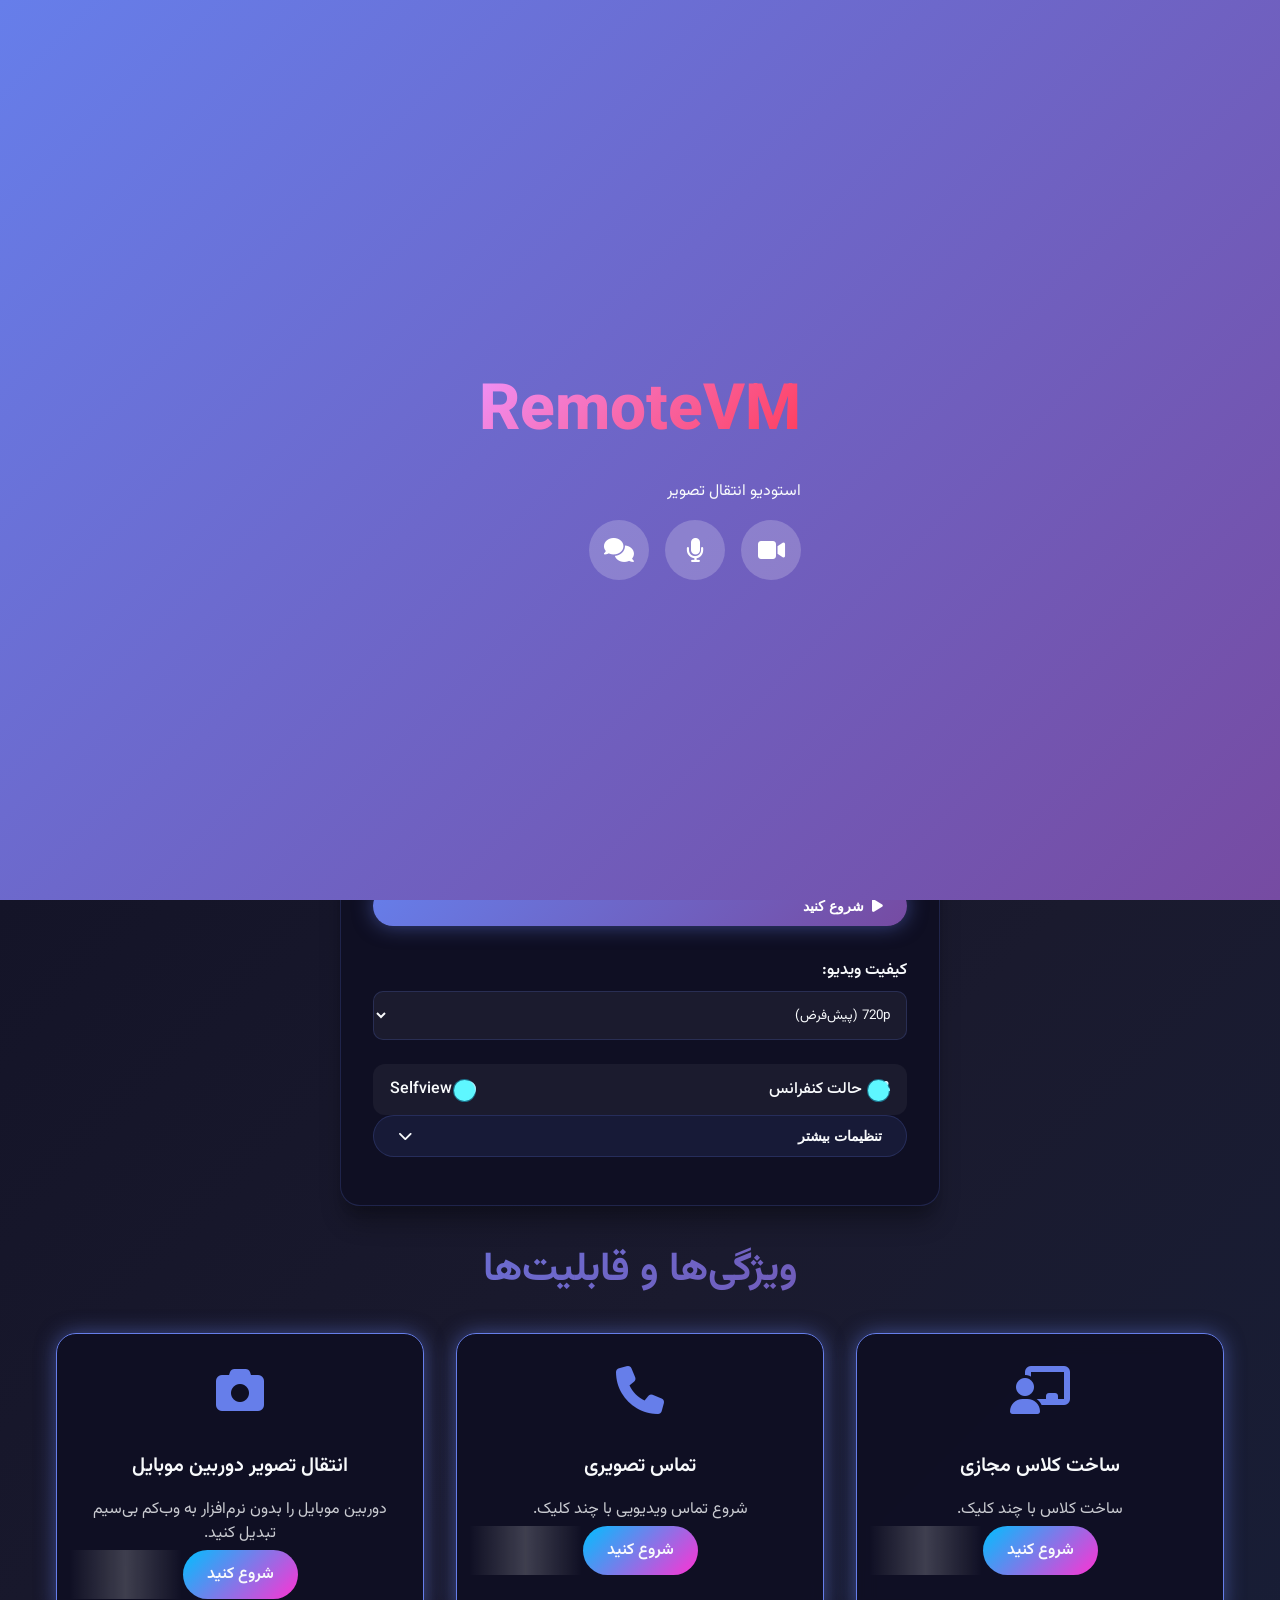
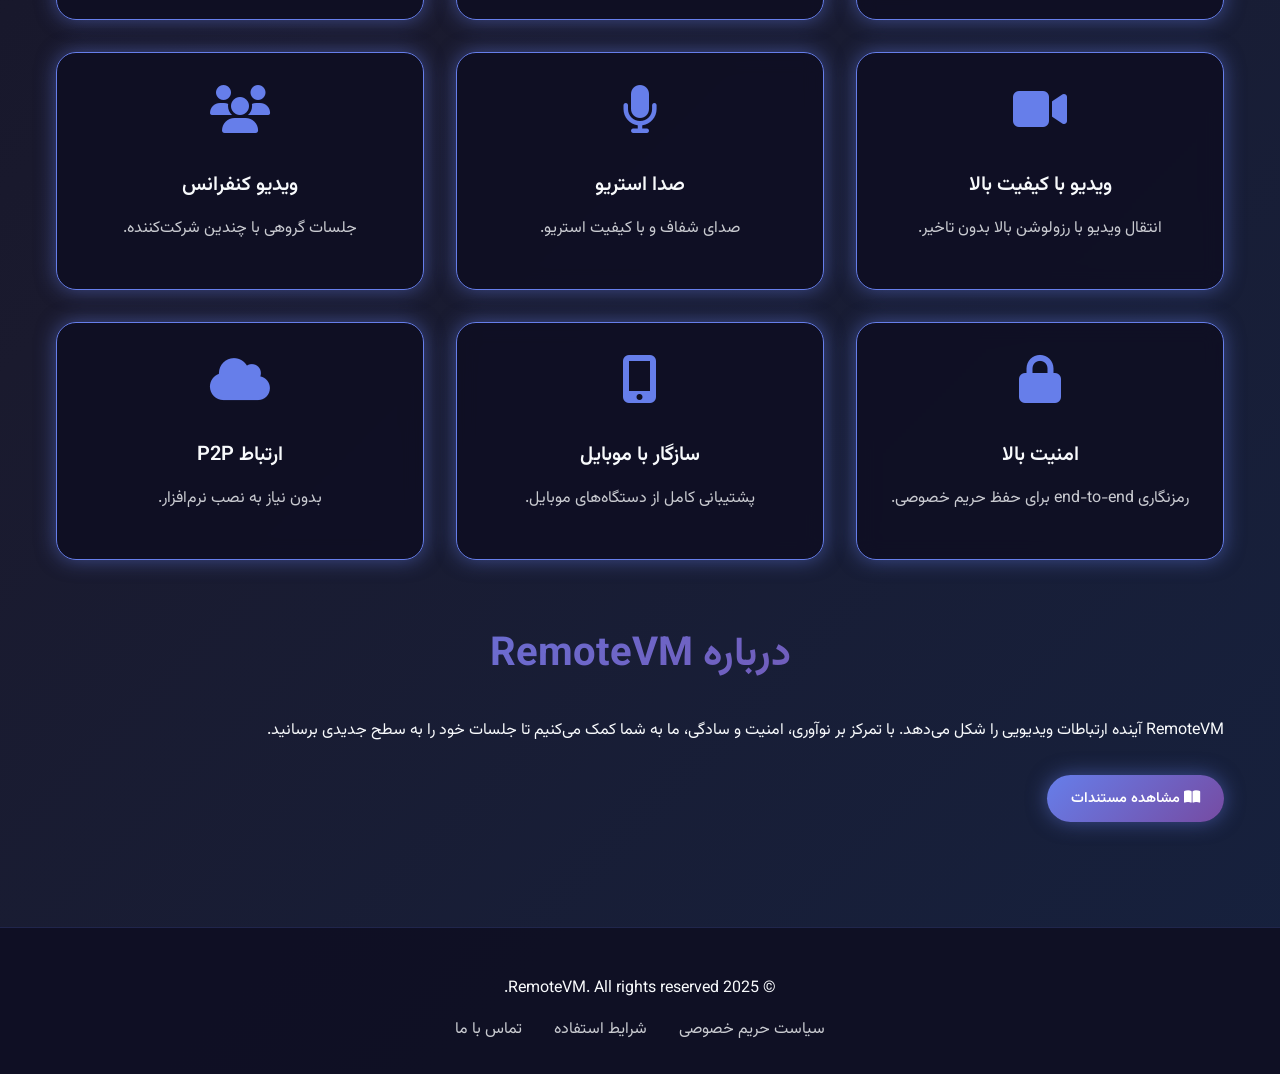
==== commit c93511be: "Update index.html" ====
--- a/index.html
+++ b/index.html
@@ -6,7 +6,7 @@
     <meta name="description" content="استودیو انتقال تصویر با کیفیت بالا با RemoteVM - پلتفرم حرفه‌ای برای کنفرانس‌های ویدیویی">
     <meta name="keywords" content="تماس تصویری, RemoteVM, ویدیو کنفرانس, استریم, پخش آنلاین">
     <meta name="author" content="RemoteVM">
-    <title>RemoteVM - استودیو انتقال تصویر مدرن</title>
+    <title>RemoteVM - استودیو انتقال تصویر</title>
     <link rel="stylesheet" type="text/css" href="./assets/style.css" />
     <link rel="icon" type="image/png" href="favicon.png" sizes="32x32">
     <link rel="stylesheet" href="https://cdnjs.cloudflare.com/ajax/libs/font-awesome/6.4.0/css/all.min.css" async>
@@ -328,4 +328,5 @@
 
 <script src="assets/main.js" defer></script>
 </body>
-</html>+
+</html>
